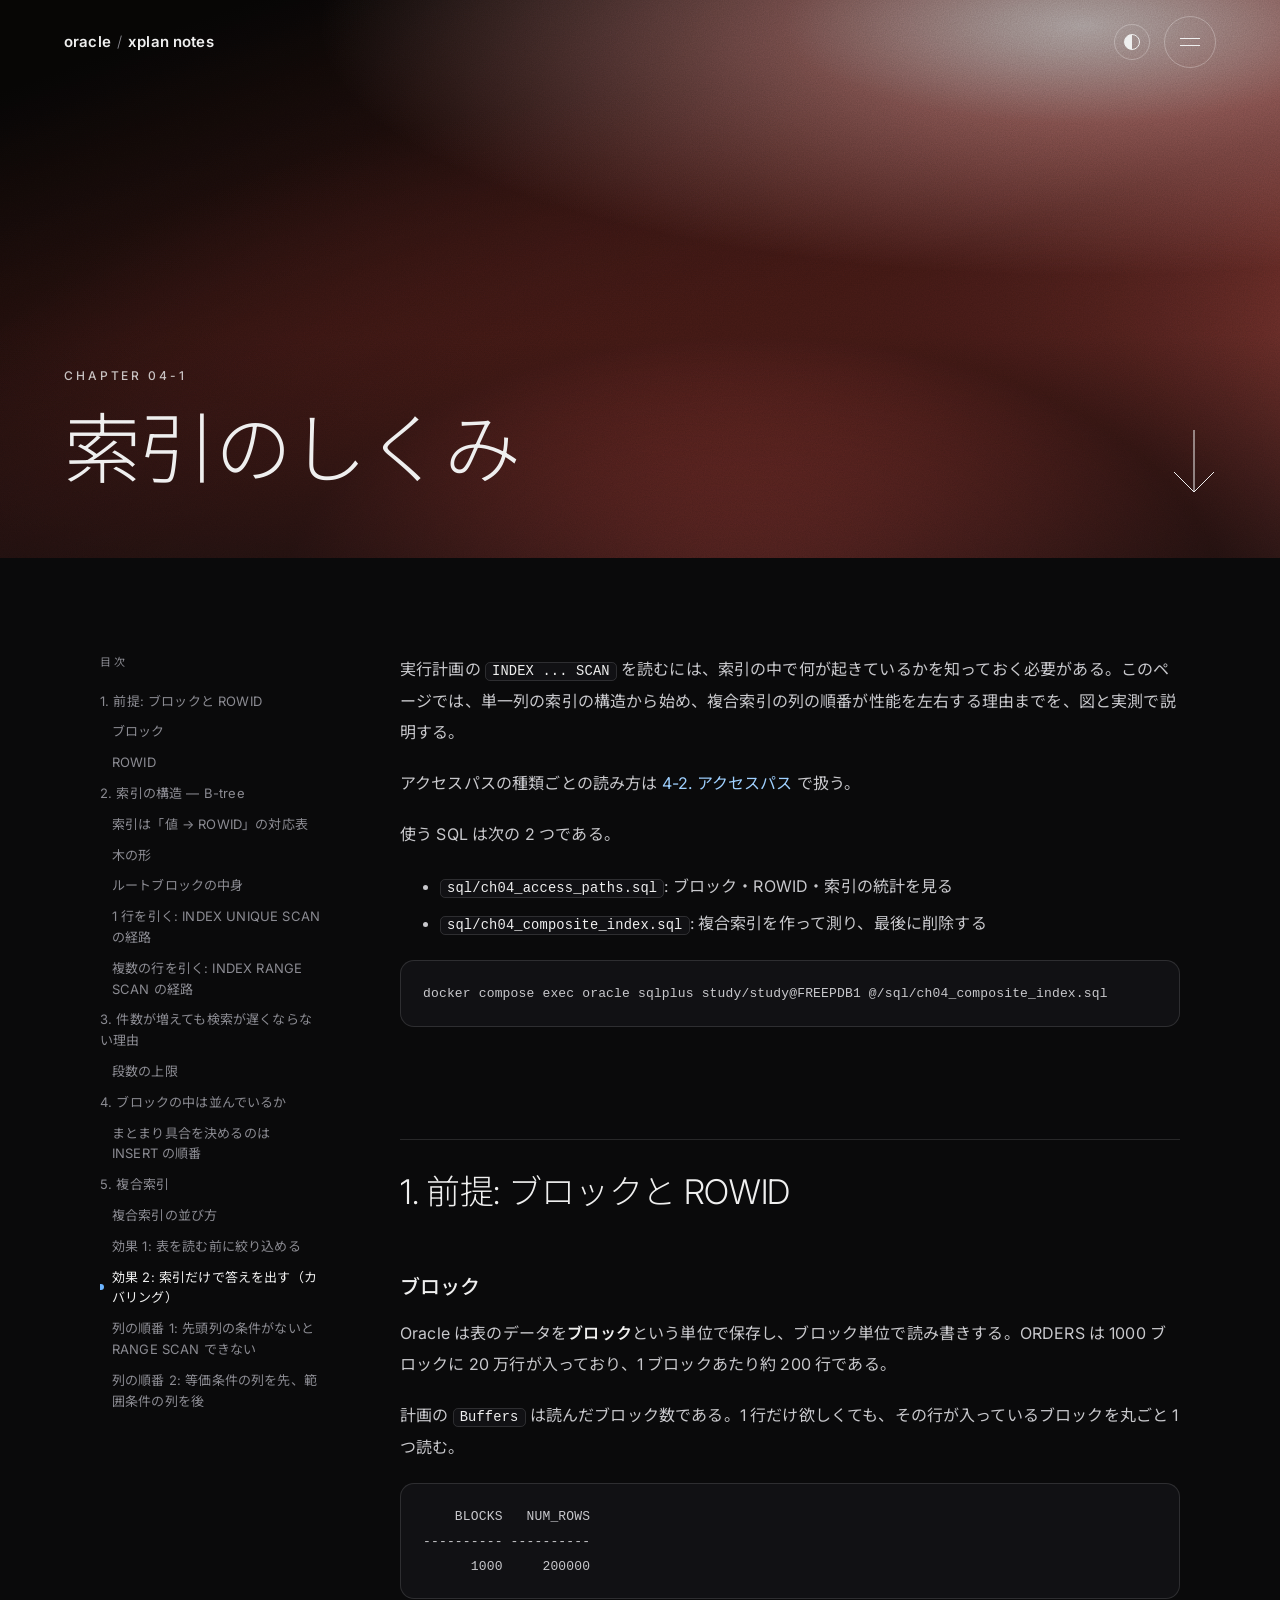
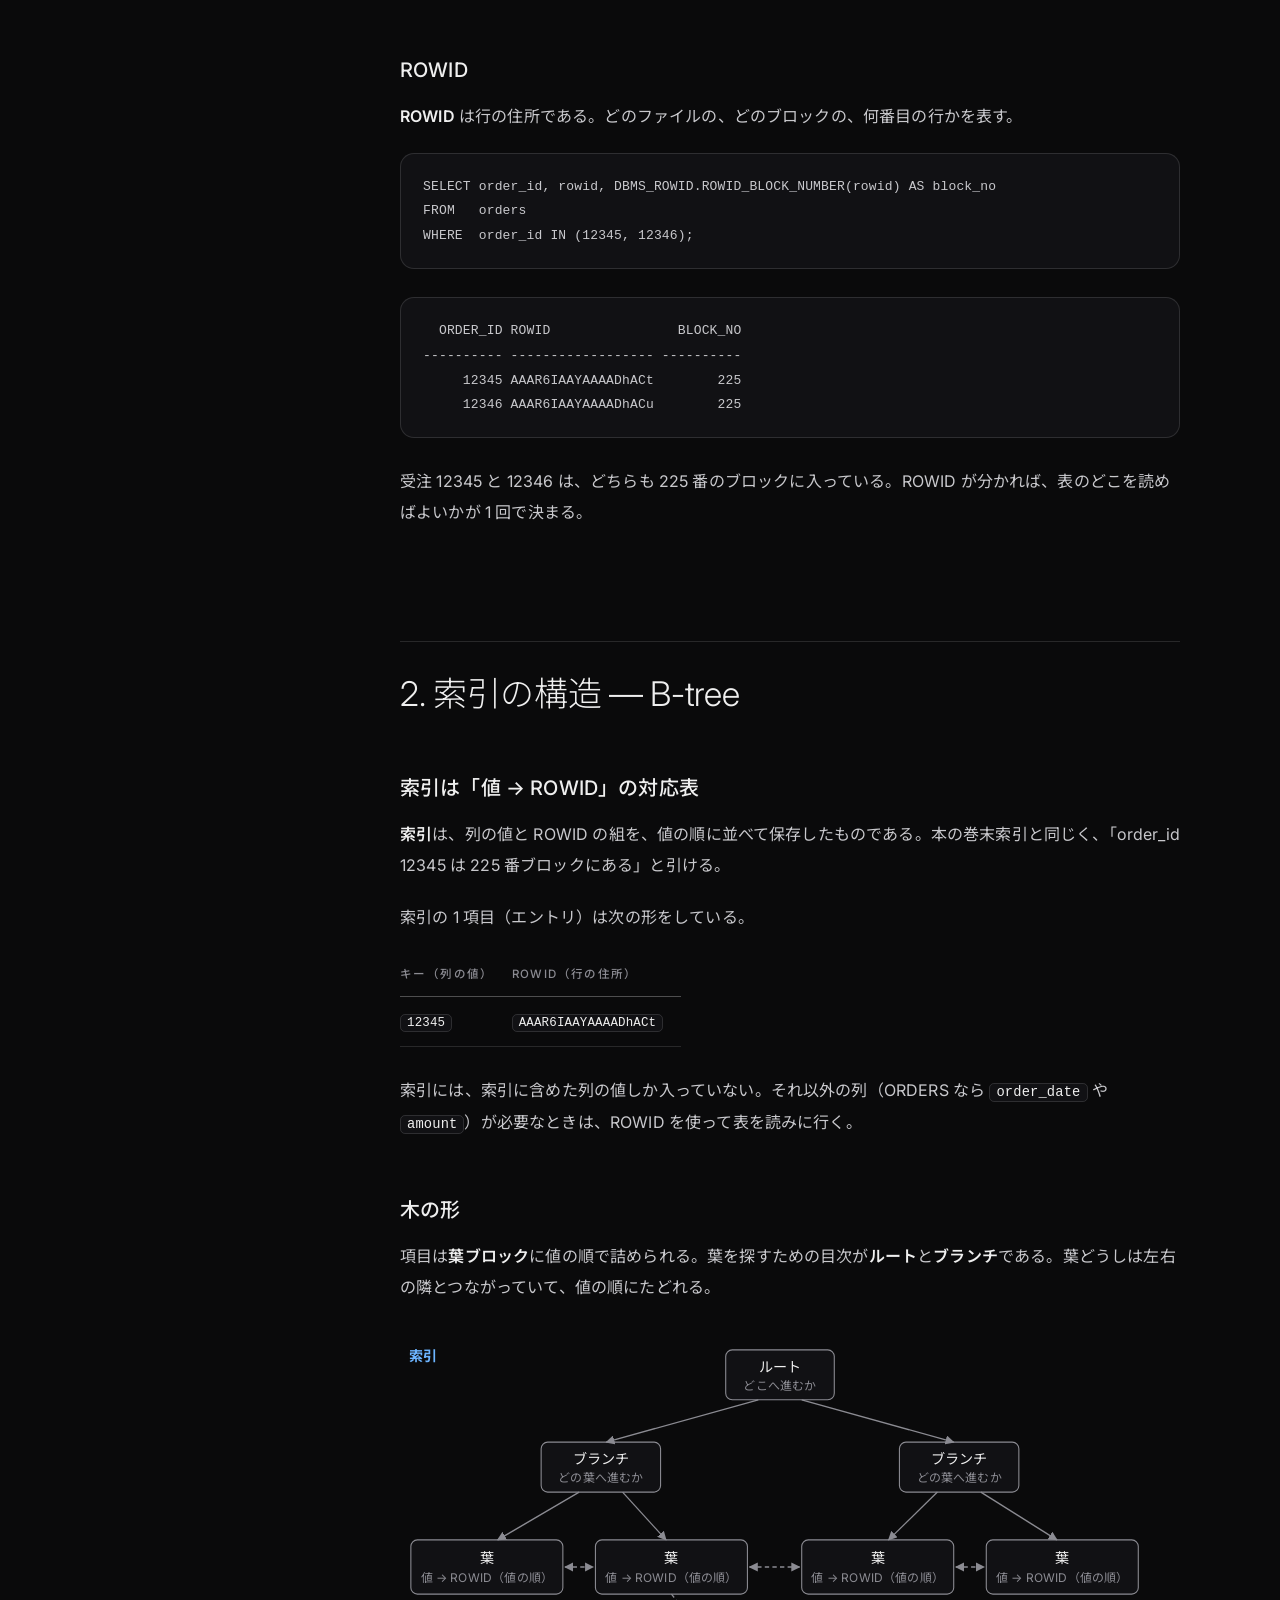
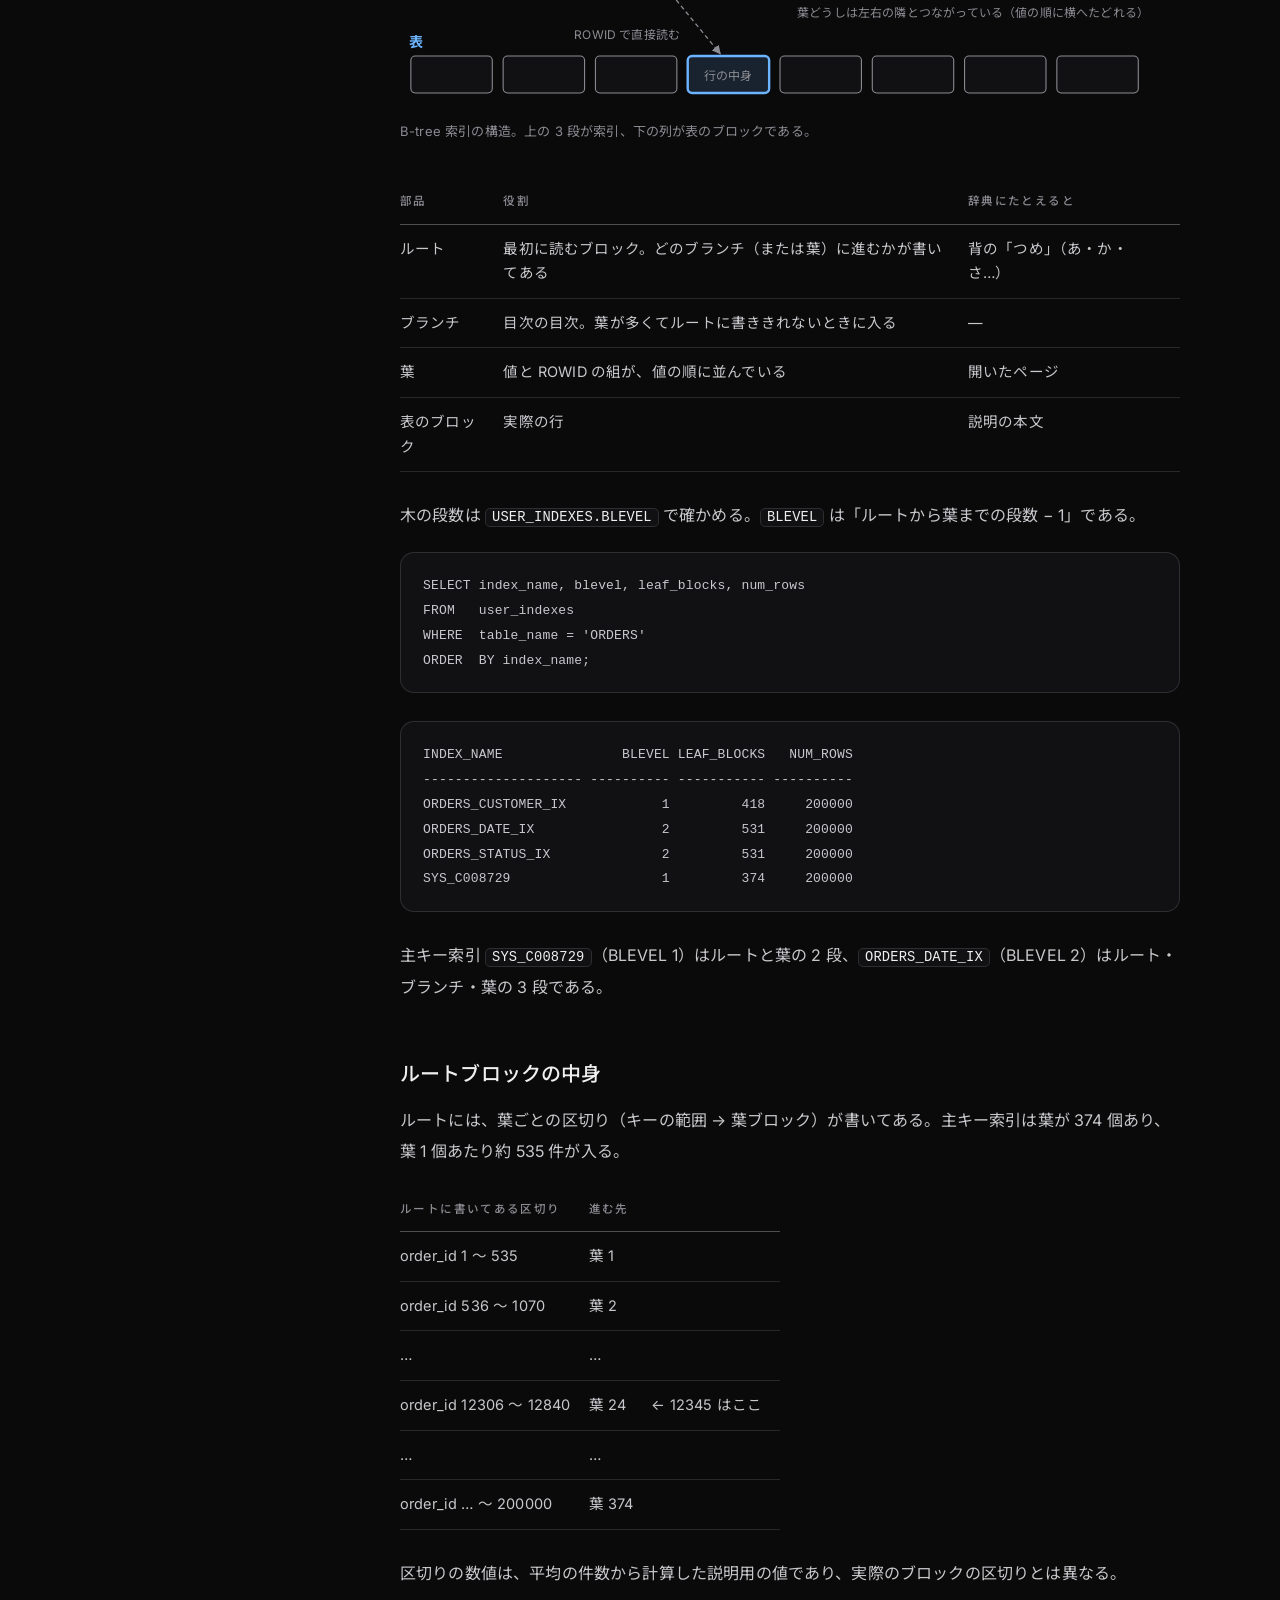
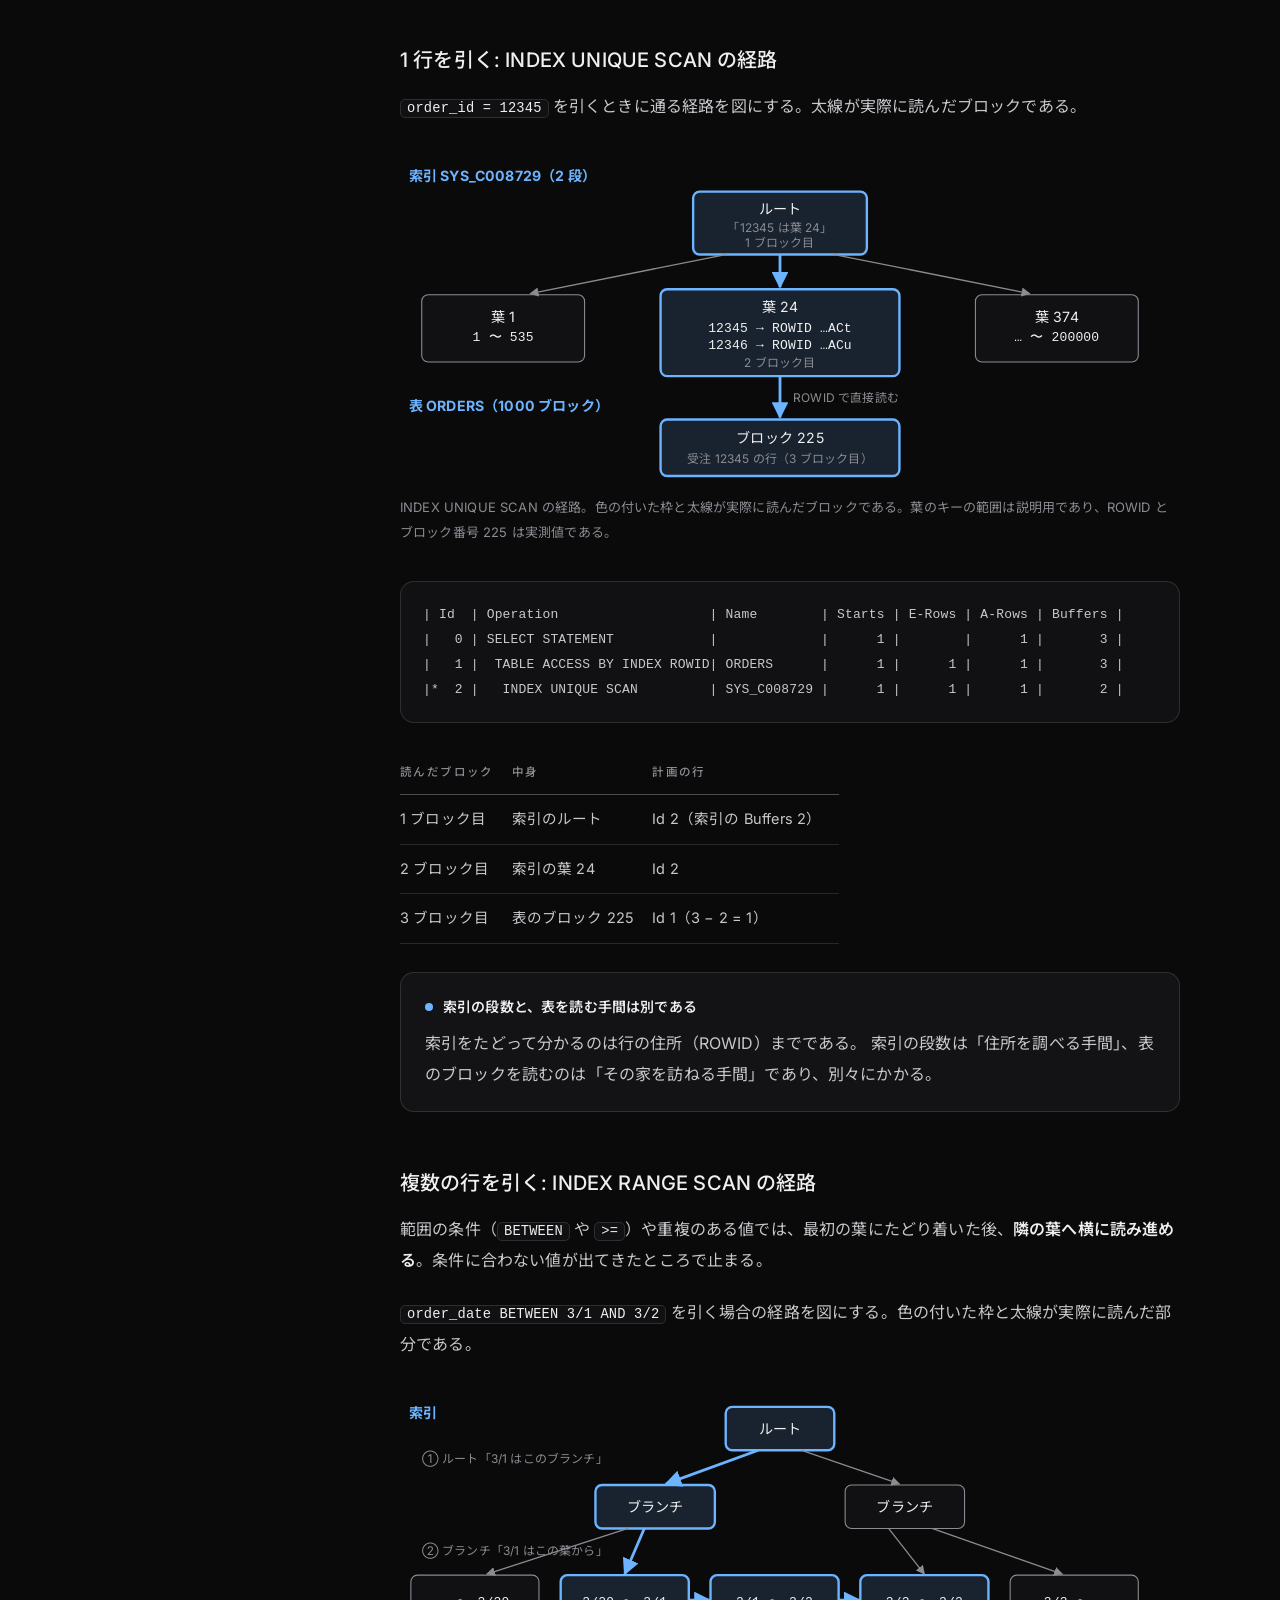
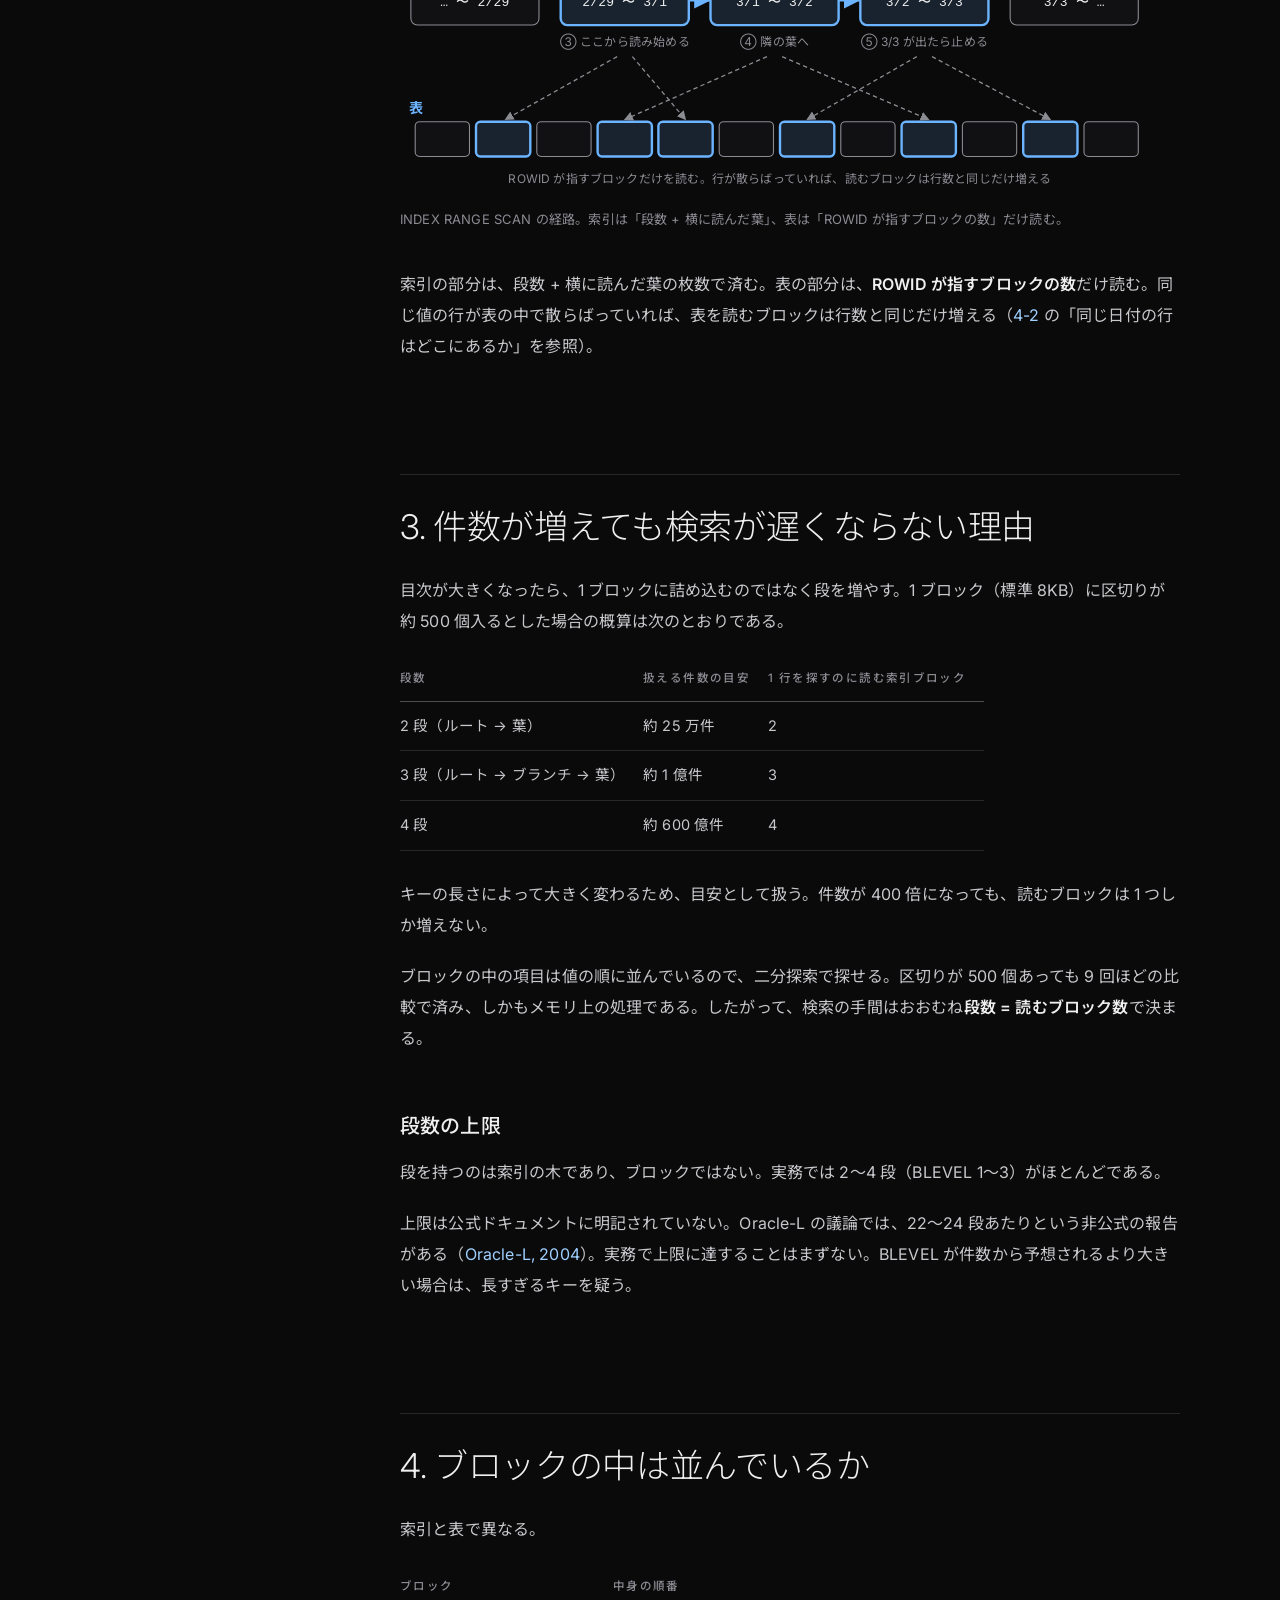
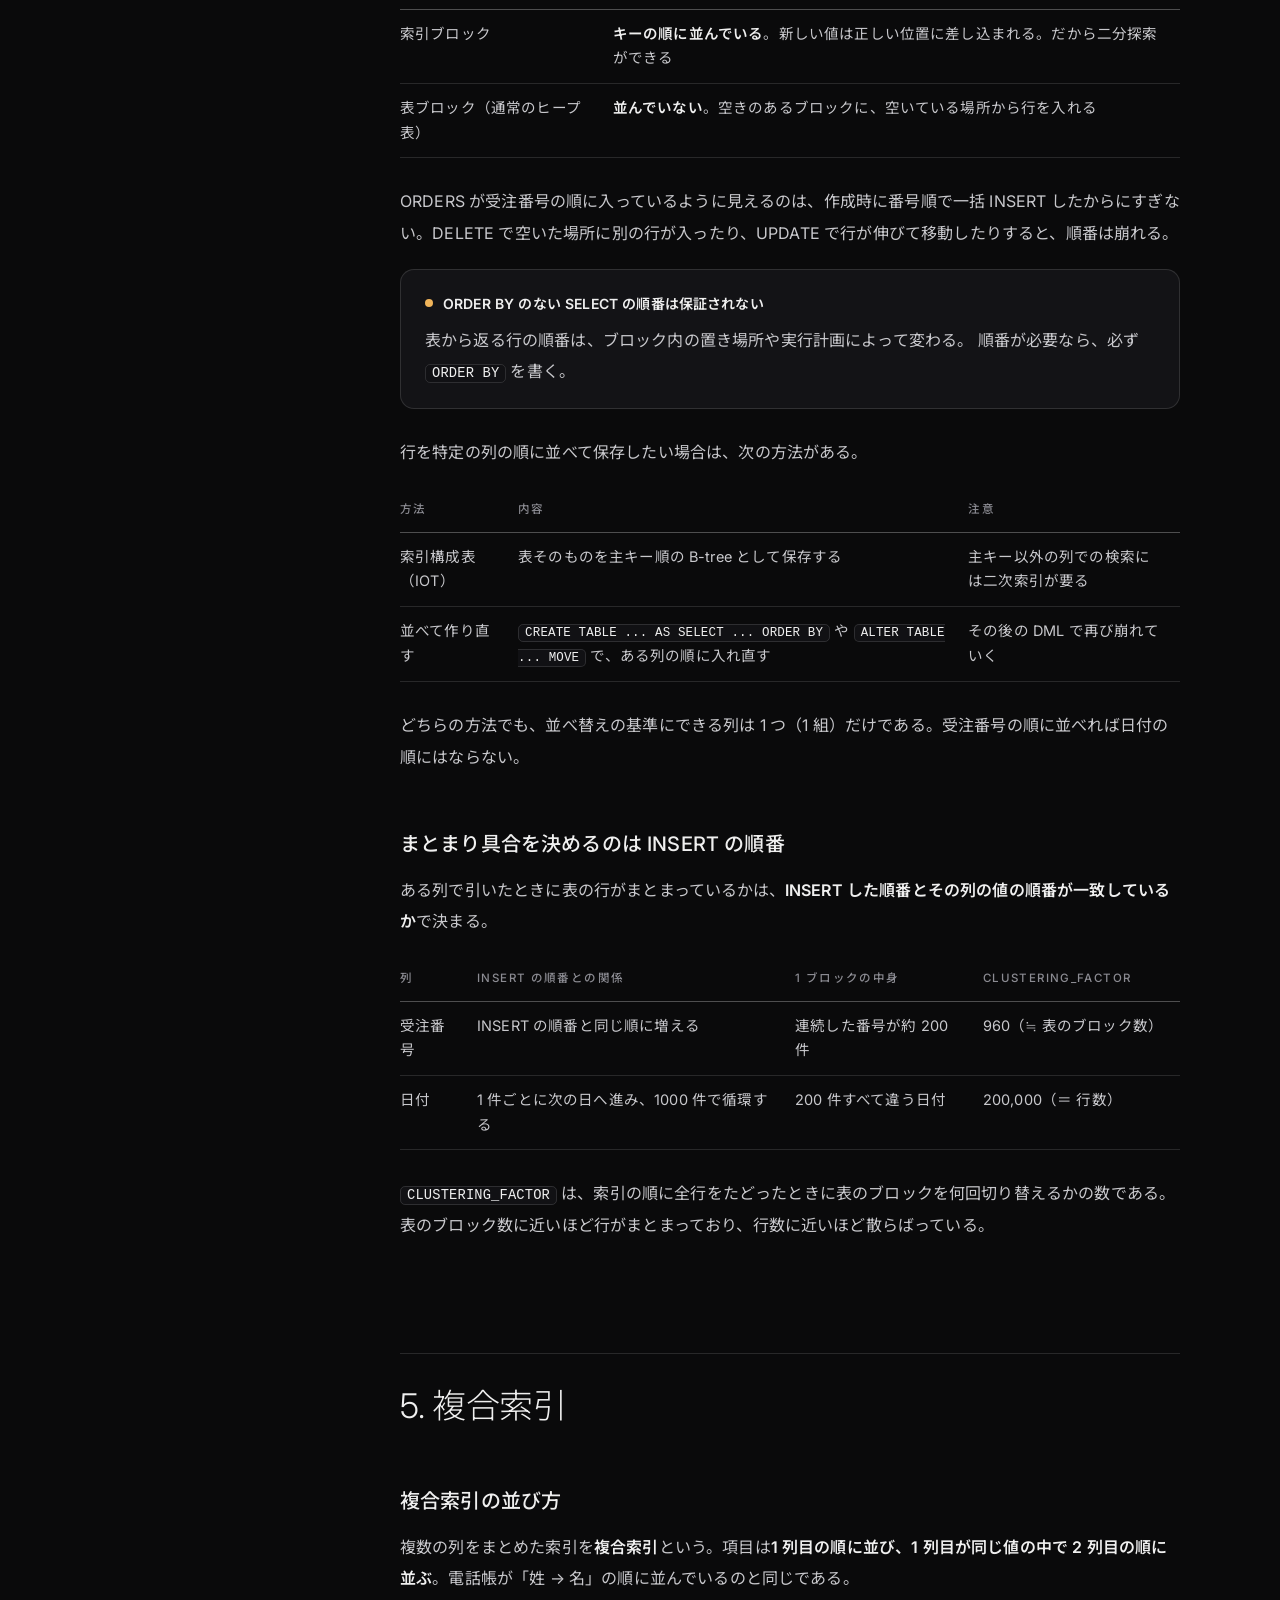
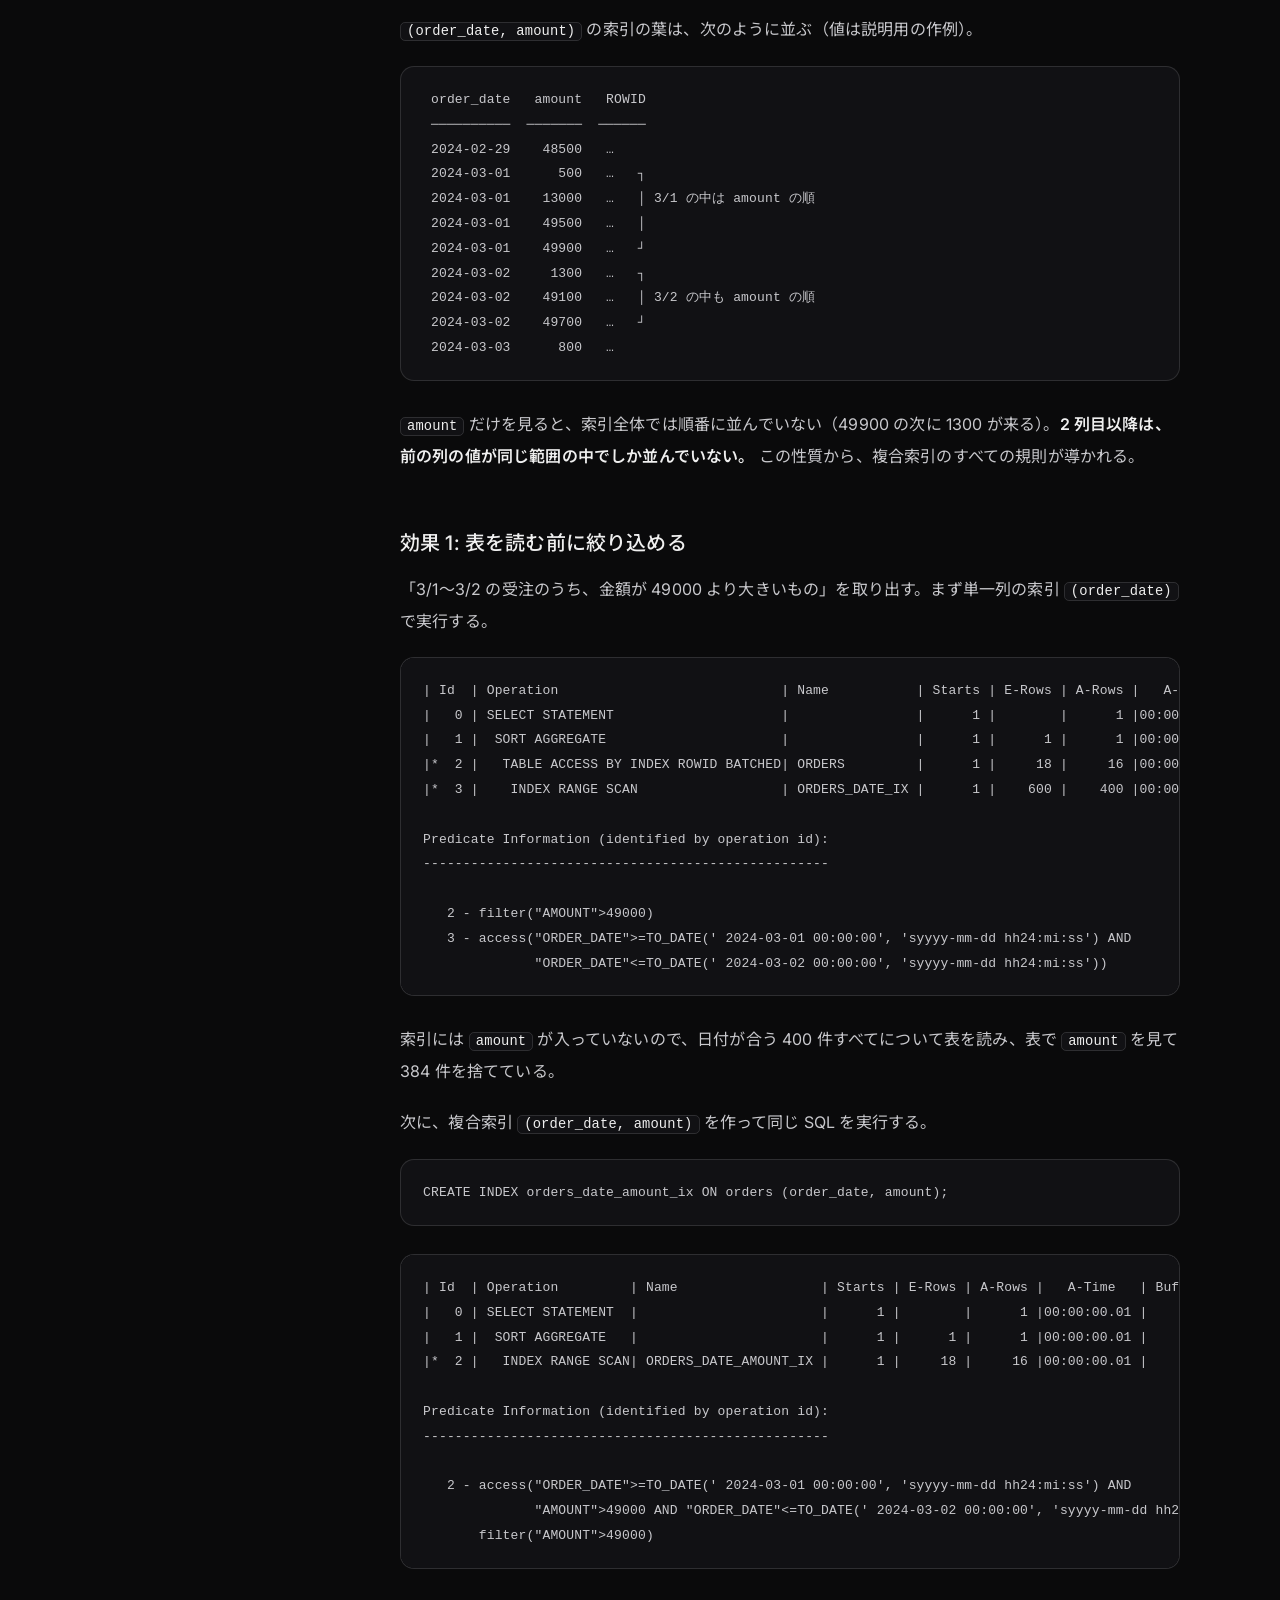
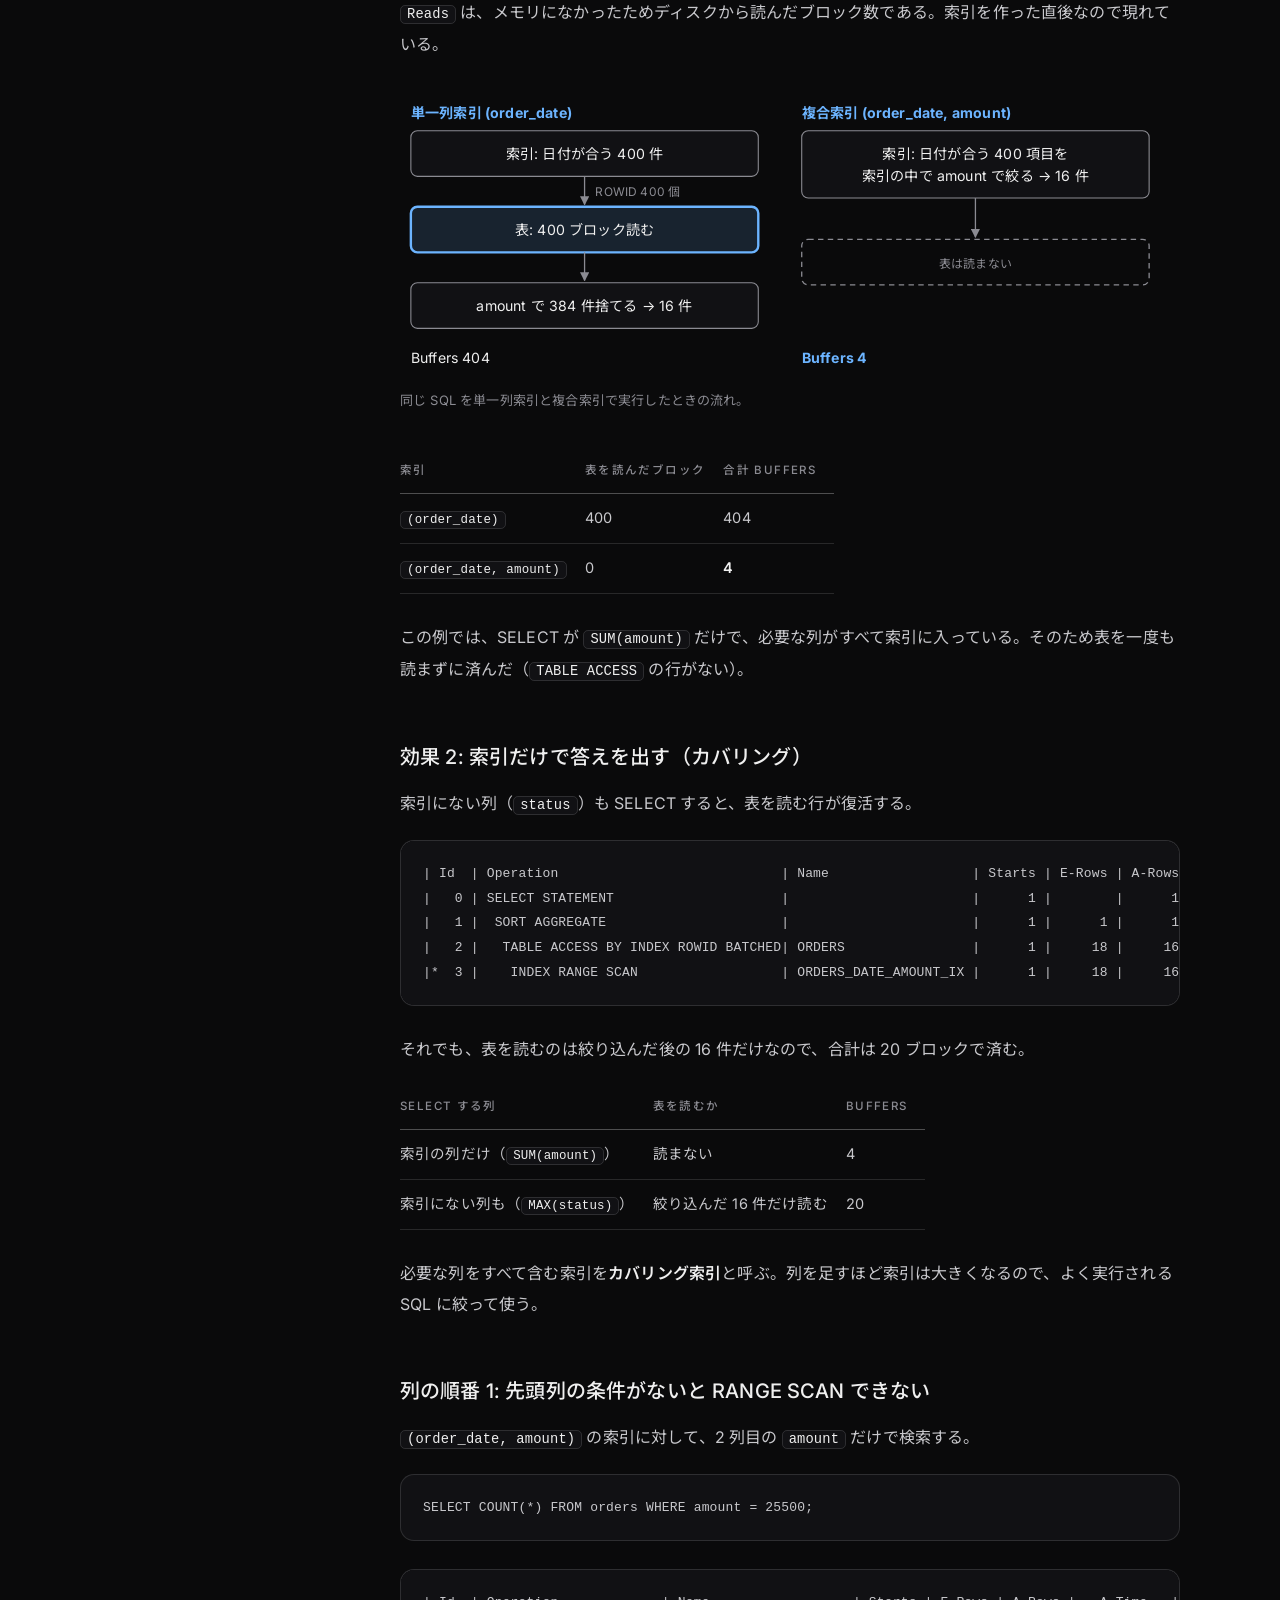
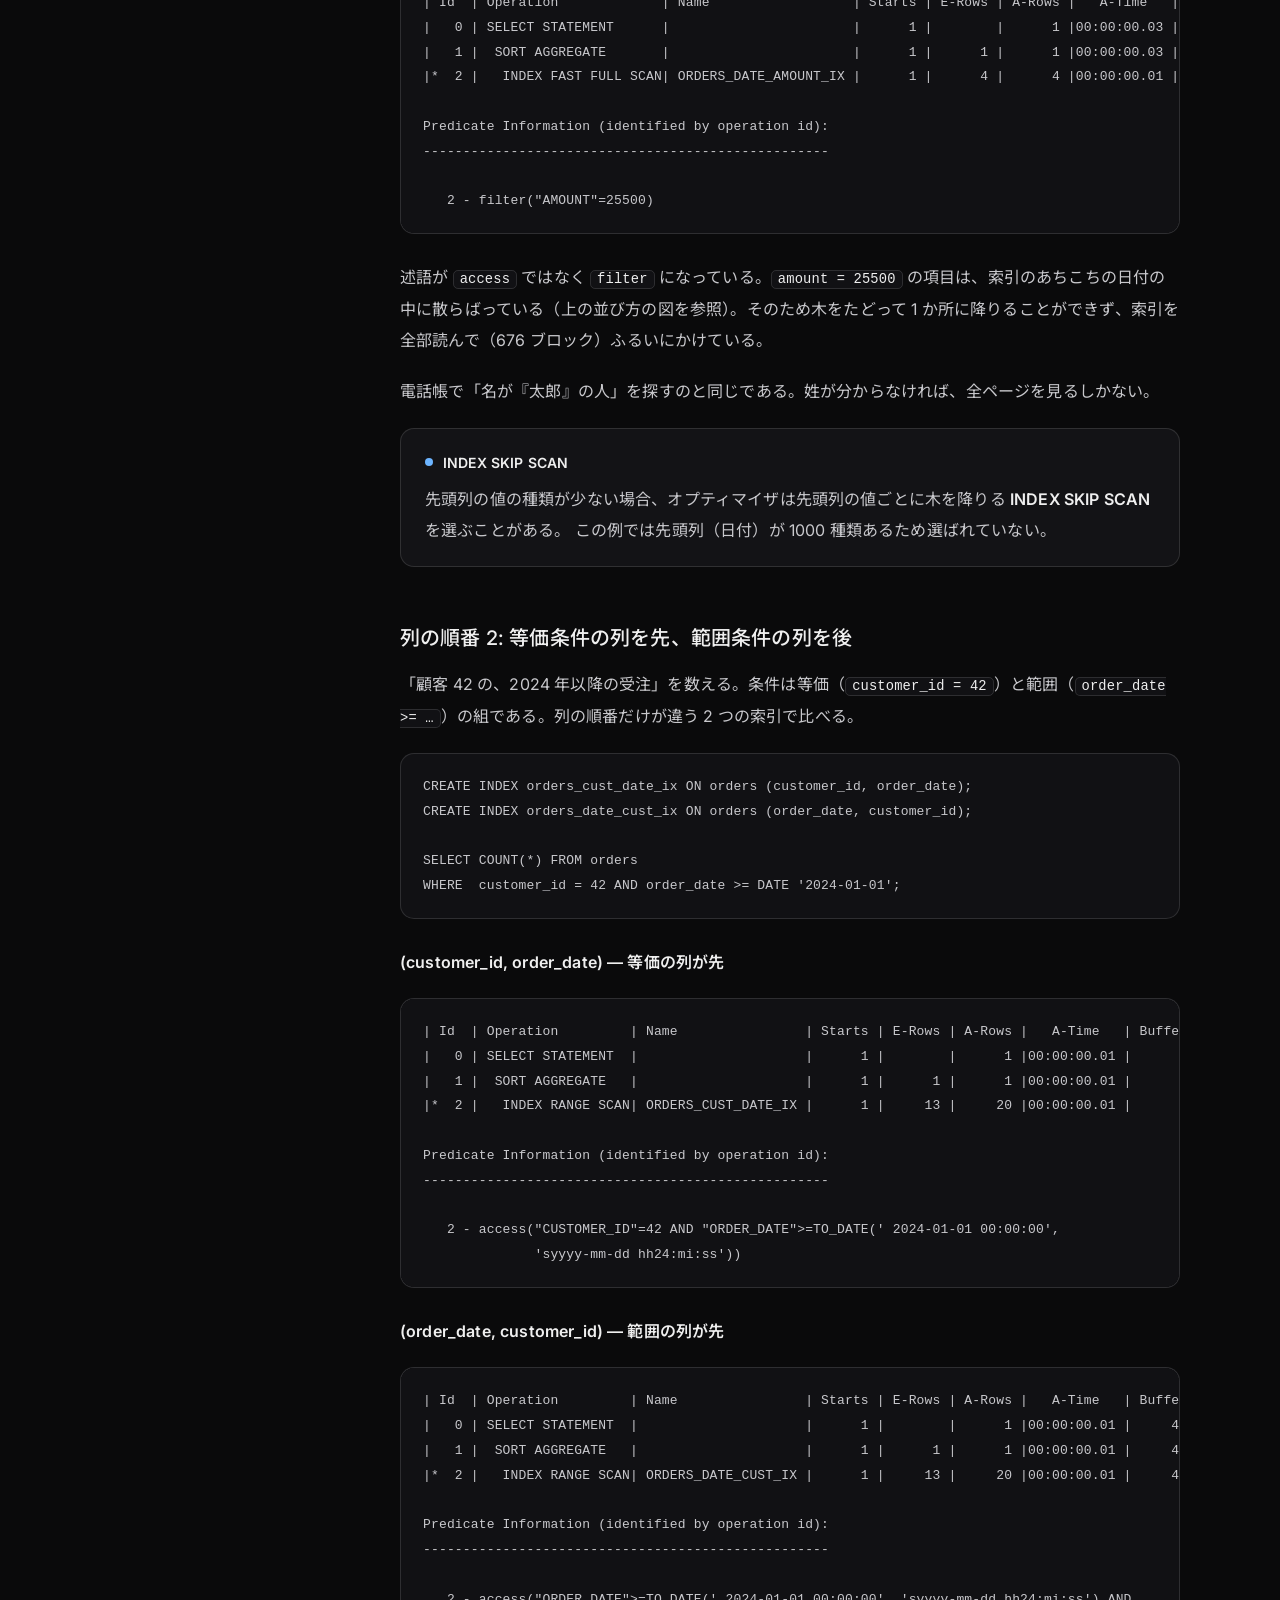
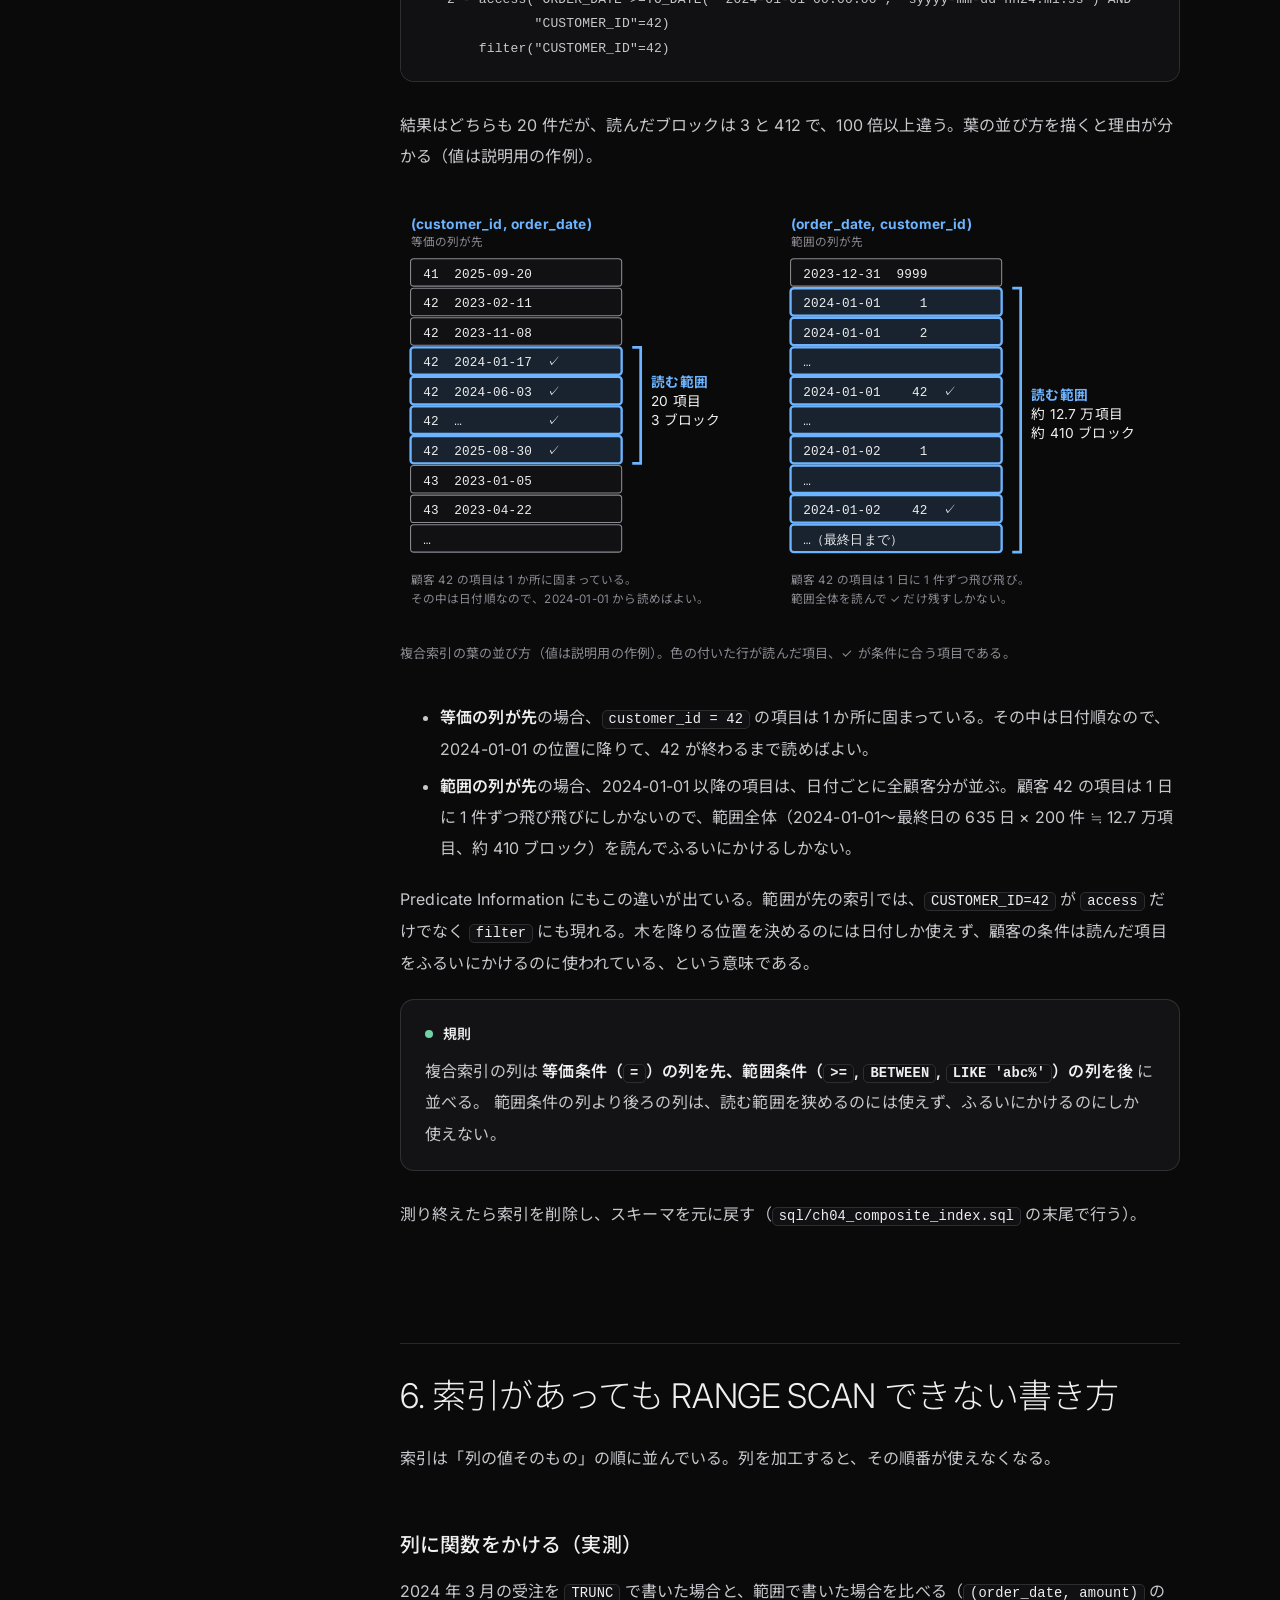
==== docs/chapters/04-index.html @ 9c8fb898 "Oracle 実行計画の学習ノートを追加する - 学習用の Oracle 26ai Free を Docker で起動する compose.yaml と、題材のスキーマ・各章の SQL を追加する -" ====
<!doctype html>
<html lang="ja">
<head>
<meta charset="utf-8">
<meta name="viewport" content="width=device-width, initial-scale=1">
<title>04-1 索引のしくみ — Oracle 実行計画の読み方</title>
<meta name="description" content="実行計画の INDEX ... SCAN を読むには、索引の中で何が起きているかを知っておく必要がある。このページでは、単一列の索引の構造から始め、複合索引の列の順番が性能を左右する理由までを、図と実測で説明する。">
<link rel="preconnect" href="https://fonts.googleapis.com">
<link rel="preconnect" href="https://fonts.gstatic.com" crossorigin>
<link rel="stylesheet" href="https://fonts.googleapis.com/css2?family=Inter:wght@200;300;400;500;600&amp;family=Noto+Sans+JP:wght@300;400;500;700&amp;display=swap">
<link rel="stylesheet" href="../assets/site.css">
<script src="../assets/theme.js"></script>
</head>
<body data-root="../" data-page="chapters/04-index.html">
<header class="site-header">
  <a class="brand" href="../index.html">oracle<span>/</span>xplan notes</a>
  <div class="header-actions">
    <button class="theme-toggle" type="button" aria-label="配色を切り替える"></button>
    <button class="menu-toggle" type="button" aria-label="章の一覧を開く" aria-expanded="false" aria-controls="menu"><span></span><span></span></button>
  </div>
</header>
<div class="menu-overlay" id="menu"><nav class="menu-list" aria-label="章の一覧"></nav></div>

<section class="hero">
  <div class="hero-bg" aria-hidden="true"></div>
  <div class="hero-inner">
    <p class="eyebrow">Chapter 04-1</p>
    <h1>索引のしくみ</h1>
  </div>
  <svg class="hero-arrow" viewBox="0 0 44 64" aria-hidden="true"><path d="M22 0v62M2 42l20 20 20-20"/></svg>
</section>

<div class="page-body">
  <aside class="page-toc" aria-label="このページの目次"><p class="toc-title">目次</p><ul><li><a href="#1-rowid">1. 前提: ブロックと ROWID</a><ul><li><a href="#_1">ブロック</a></li><li><a href="#rowid">ROWID</a></li></ul></li><li><a href="#2-b-tree">2. 索引の構造 — B-tree</a><ul><li><a href="#rowid_1">索引は「値 → ROWID」の対応表</a></li><li><a href="#_2">木の形</a></li><li><a href="#_3">ルートブロックの中身</a></li><li><a href="#1-index-unique-scan">1 行を引く: INDEX UNIQUE SCAN の経路</a></li><li><a href="#index-range-scan">複数の行を引く: INDEX RANGE SCAN の経路</a></li></ul></li><li><a href="#3">3. 件数が増えても検索が遅くならない理由</a><ul><li><a href="#_4">段数の上限</a></li></ul></li><li><a href="#4">4. ブロックの中は並んでいるか</a><ul><li><a href="#insert">まとまり具合を決めるのは INSERT の順番</a></li></ul></li><li><a href="#5">5. 複合索引</a><ul><li><a href="#_5">複合索引の並び方</a></li><li><a href="#1">効果 1: 表を読む前に絞り込める</a></li><li><a href="#2">効果 2: 索引だけで答えを出す（カバリング）</a></li><li><a href="#1-range-scan">列の順番 1: 先頭列の条件がないと RANGE SCAN できない</a></li><li><a href="#2_1">列の順番 2: 等価条件の列を先、範囲条件の列を後</a></li></ul></li><li><a href="#6-range-scan">6. 索引があっても RANGE SCAN できない書き方</a><ul><li><a href="#_6">列に関数をかける（実測）</a></li><li><a href="#_7">そのほかの典型例（この環境では測っていない）</a></li></ul></li><li><a href="#7">7. 索引の代償</a></li><li><a href="#_8">まとめ</a></li></ul></aside>
  <main class="content">
<article>
<p>実行計画の <code>INDEX ... SCAN</code> を読むには、索引の中で何が起きているかを知っておく必要がある。このページでは、単一列の索引の構造から始め、複合索引の列の順番が性能を左右する理由までを、図と実測で説明する。</p>
<p>アクセスパスの種類ごとの読み方は <a href="04-access-paths.html">4-2. アクセスパス</a> で扱う。</p>
<p>使う SQL は次の 2 つである。</p>
<ul>
<li><code>sql/ch04_access_paths.sql</code>: ブロック・ROWID・索引の統計を見る</li>
<li><code>sql/ch04_composite_index.sql</code>: 複合索引を作って測り、最後に削除する</li>
</ul>
<pre><code class="language-sh">docker compose exec oracle sqlplus study/study@FREEPDB1 @/sql/ch04_composite_index.sql
</code></pre>
<h2 id="1-rowid">1. 前提: ブロックと ROWID</h2>
<h3 id="_1">ブロック</h3>
<p>Oracle は表のデータを<strong>ブロック</strong>という単位で保存し、ブロック単位で読み書きする。ORDERS は 1000 ブロックに 20 万行が入っており、1 ブロックあたり約 200 行である。</p>
<p>計画の <code>Buffers</code> は読んだブロック数である。1 行だけ欲しくても、その行が入っているブロックを丸ごと 1 つ読む。</p>
<pre><code class="language-text">    BLOCKS   NUM_ROWS
---------- ----------
      1000     200000
</code></pre>
<h3 id="rowid">ROWID</h3>
<p><strong>ROWID</strong> は行の住所である。どのファイルの、どのブロックの、何番目の行かを表す。</p>
<pre><code class="language-sql">SELECT order_id, rowid, DBMS_ROWID.ROWID_BLOCK_NUMBER(rowid) AS block_no
FROM   orders
WHERE  order_id IN (12345, 12346);
</code></pre>
<pre><code class="language-text">  ORDER_ID ROWID                BLOCK_NO
---------- ------------------ ----------
     12345 AAAR6IAAYAAAADhACt        225
     12346 AAAR6IAAYAAAADhACu        225
</code></pre>
<p>受注 12345 と 12346 は、どちらも 225 番のブロックに入っている。ROWID が分かれば、表のどこを読めばよいかが 1 回で決まる。</p>
<h2 id="2-b-tree">2. 索引の構造 — B-tree</h2>
<h3 id="rowid_1">索引は「値 → ROWID」の対応表</h3>
<p><strong>索引</strong>は、列の値と ROWID の組を、値の順に並べて保存したものである。本の巻末索引と同じく、「order_id 12345 は 225 番ブロックにある」と引ける。</p>
<p>索引の 1 項目（エントリ）は次の形をしている。</p>
<table>
<thead>
<tr>
<th>キー（列の値）</th>
<th>ROWID（行の住所）</th>
</tr>
</thead>
<tbody>
<tr>
<td><code>12345</code></td>
<td><code>AAAR6IAAYAAAADhACt</code></td>
</tr>
</tbody>
</table>
<p>索引には、索引に含めた列の値しか入っていない。それ以外の列（ORDERS なら <code>order_date</code> や <code>amount</code>）が必要なときは、ROWID を使って表を読みに行く。</p>
<h3 id="_2">木の形</h3>
<p>項目は<strong>葉ブロック</strong>に値の順で詰められる。葉を探すための目次が<strong>ルート</strong>と<strong>ブランチ</strong>である。葉どうしは左右の隣とつながっていて、値の順にたどれる。</p>
<figure class="xp-figure">
<svg viewBox="0 0 700 340" role="img" aria-label="B-tree 索引の構造。ルートから 2 つのブランチ、4 つの葉へ枝分かれし、葉どうしは左右につながる。葉の ROWID から表のブロックを読む">
<defs>
<marker id="t-arr" viewBox="0 0 10 10" refX="9" refY="5" markerWidth="7" markerHeight="7" orient="auto-start-reverse"><path d="M0,0 L10,5 L0,10 z" class="xp-arrow"/></marker>
</defs>
<text x="8" y="20" class="xp-accent">索引</text>
<rect x="300" y="10" width="100" height="46" rx="6" class="xp-box"/>
<text x="350" y="30" text-anchor="middle" class="xp-text">ルート</text>
<text x="350" y="47" text-anchor="middle" class="xp-small">どこへ進むか</text>
<rect x="130" y="95" width="110" height="46" rx="6" class="xp-box"/>
<text x="185" y="115" text-anchor="middle" class="xp-text">ブランチ</text>
<text x="185" y="132" text-anchor="middle" class="xp-small">どの葉へ進むか</text>
<rect x="460" y="95" width="110" height="46" rx="6" class="xp-box"/>
<text x="515" y="115" text-anchor="middle" class="xp-text">ブランチ</text>
<text x="515" y="132" text-anchor="middle" class="xp-small">どの葉へ進むか</text>
<line x1="330" y1="56" x2="190" y2="95" class="xp-line" marker-end="url(#t-arr)"/>
<line x1="370" y1="56" x2="510" y2="95" class="xp-line" marker-end="url(#t-arr)"/>
<rect x="10" y="185" width="140" height="50" rx="6" class="xp-box"/>
<rect x="180" y="185" width="140" height="50" rx="6" class="xp-box"/>
<rect x="370" y="185" width="140" height="50" rx="6" class="xp-box"/>
<rect x="540" y="185" width="140" height="50" rx="6" class="xp-box"/>
<text x="80" y="206" text-anchor="middle" class="xp-text">葉</text>
<text x="80" y="224" text-anchor="middle" class="xp-small">値 → ROWID（値の順）</text>
<text x="250" y="206" text-anchor="middle" class="xp-text">葉</text>
<text x="250" y="224" text-anchor="middle" class="xp-small">値 → ROWID（値の順）</text>
<text x="440" y="206" text-anchor="middle" class="xp-text">葉</text>
<text x="440" y="224" text-anchor="middle" class="xp-small">値 → ROWID（値の順）</text>
<text x="610" y="206" text-anchor="middle" class="xp-text">葉</text>
<text x="610" y="224" text-anchor="middle" class="xp-small">値 → ROWID（値の順）</text>
<line x1="165" y1="141" x2="90" y2="185" class="xp-line" marker-end="url(#t-arr)"/>
<line x1="205" y1="141" x2="245" y2="185" class="xp-line" marker-end="url(#t-arr)"/>
<line x1="495" y1="141" x2="450" y2="185" class="xp-line" marker-end="url(#t-arr)"/>
<line x1="535" y1="141" x2="605" y2="185" class="xp-line" marker-end="url(#t-arr)"/>
<line x1="152" y1="210" x2="178" y2="210" class="xp-dash" marker-start="url(#t-arr)" marker-end="url(#t-arr)"/>
<line x1="322" y1="210" x2="368" y2="210" class="xp-dash" marker-start="url(#t-arr)" marker-end="url(#t-arr)"/>
<line x1="512" y1="210" x2="538" y2="210" class="xp-dash" marker-start="url(#t-arr)" marker-end="url(#t-arr)"/>
<text x="690" y="256" text-anchor="end" class="xp-small">葉どうしは左右の隣とつながっている（値の順に横へたどれる）</text>
<text x="8" y="284" class="xp-accent">表</text>
<rect x="10" y="292" width="75" height="34" rx="4" class="xp-box"/>
<rect x="95" y="292" width="75" height="34" rx="4" class="xp-box"/>
<rect x="180" y="292" width="75" height="34" rx="4" class="xp-box"/>
<rect x="265" y="292" width="75" height="34" rx="4" class="xp-hot"/>
<rect x="350" y="292" width="75" height="34" rx="4" class="xp-box"/>
<rect x="435" y="292" width="75" height="34" rx="4" class="xp-box"/>
<rect x="520" y="292" width="75" height="34" rx="4" class="xp-box"/>
<rect x="605" y="292" width="75" height="34" rx="4" class="xp-box"/>
<text x="302" y="314" text-anchor="middle" class="xp-small">行の中身</text>
<line x1="250" y1="235" x2="295" y2="290" class="xp-dash" marker-end="url(#t-arr)"/>
<text x="258" y="276" text-anchor="end" class="xp-small">ROWID で直接読む</text>
</svg>
<figcaption>B-tree 索引の構造。上の 3 段が索引、下の列が表のブロックである。</figcaption>
</figure>

<table>
<thead>
<tr>
<th>部品</th>
<th>役割</th>
<th>辞典にたとえると</th>
</tr>
</thead>
<tbody>
<tr>
<td>ルート</td>
<td>最初に読むブロック。どのブランチ（または葉）に進むかが書いてある</td>
<td>背の「つめ」（あ・か・さ…）</td>
</tr>
<tr>
<td>ブランチ</td>
<td>目次の目次。葉が多くてルートに書ききれないときに入る</td>
<td>—</td>
</tr>
<tr>
<td>葉</td>
<td>値と ROWID の組が、値の順に並んでいる</td>
<td>開いたページ</td>
</tr>
<tr>
<td>表のブロック</td>
<td>実際の行</td>
<td>説明の本文</td>
</tr>
</tbody>
</table>
<p>木の段数は <code>USER_INDEXES.BLEVEL</code> で確かめる。<code>BLEVEL</code> は「ルートから葉までの段数 − 1」である。</p>
<pre><code class="language-sql">SELECT index_name, blevel, leaf_blocks, num_rows
FROM   user_indexes
WHERE  table_name = 'ORDERS'
ORDER  BY index_name;
</code></pre>
<pre><code class="language-text">INDEX_NAME               BLEVEL LEAF_BLOCKS   NUM_ROWS
-------------------- ---------- ----------- ----------
ORDERS_CUSTOMER_IX            1         418     200000
ORDERS_DATE_IX                2         531     200000
ORDERS_STATUS_IX              2         531     200000
SYS_C008729                   1         374     200000
</code></pre>
<p>主キー索引 <code>SYS_C008729</code>（BLEVEL 1）はルートと葉の 2 段、<code>ORDERS_DATE_IX</code>（BLEVEL 2）はルート・ブランチ・葉の 3 段である。</p>
<h3 id="_3">ルートブロックの中身</h3>
<p>ルートには、葉ごとの区切り（キーの範囲 → 葉ブロック）が書いてある。主キー索引は葉が 374 個あり、葉 1 個あたり約 535 件が入る。</p>
<table>
<thead>
<tr>
<th>ルートに書いてある区切り</th>
<th>進む先</th>
<th></th>
</tr>
</thead>
<tbody>
<tr>
<td>order_id 1 〜 535</td>
<td>葉 1</td>
<td></td>
</tr>
<tr>
<td>order_id 536 〜 1070</td>
<td>葉 2</td>
<td></td>
</tr>
<tr>
<td>…</td>
<td>…</td>
<td></td>
</tr>
<tr>
<td>order_id 12306 〜 12840</td>
<td>葉 24</td>
<td>← 12345 はここ</td>
</tr>
<tr>
<td>…</td>
<td>…</td>
<td></td>
</tr>
<tr>
<td>order_id … 〜 200000</td>
<td>葉 374</td>
<td></td>
</tr>
</tbody>
</table>
<p>区切りの数値は、平均の件数から計算した説明用の値であり、実際のブロックの区切りとは異なる。</p>
<h3 id="1-index-unique-scan">1 行を引く: INDEX UNIQUE SCAN の経路</h3>
<p><code>order_id = 12345</code> を引くときに通る経路を図にする。太線が実際に読んだブロックである。</p>
<figure class="xp-figure">
<svg viewBox="0 0 700 300" role="img" aria-label="INDEX UNIQUE SCAN の経路。ルートで葉 24 と分かり、葉 24 で ROWID が分かり、表のブロック 225 を読む。合計 3 ブロック">
<defs>
<marker id="u-arr" viewBox="0 0 10 10" refX="9" refY="5" markerWidth="7" markerHeight="7" orient="auto"><path d="M0,0 L10,5 L0,10 z" class="xp-arrow"/></marker>
<marker id="u-hot" viewBox="0 0 10 10" refX="9" refY="5" markerWidth="6" markerHeight="6" orient="auto"><path d="M0,0 L10,5 L0,10 z" class="xp-arrow-hot"/></marker>
</defs>
<text x="8" y="20" class="xp-accent">索引 SYS_C008729（2 段）</text>
<rect x="270" y="30" width="160" height="58" rx="6" class="xp-hot"/>
<text x="350" y="51" text-anchor="middle" class="xp-text">ルート</text>
<text x="350" y="67" text-anchor="middle" class="xp-small">「12345 は葉 24」</text>
<text x="350" y="81" text-anchor="middle" class="xp-small">1 ブロック目</text>
<rect x="20" y="125" width="150" height="62" rx="6" class="xp-box"/>
<text x="95" y="150" text-anchor="middle" class="xp-text">葉 1</text>
<text x="95" y="168" text-anchor="middle" class="xp-mono">1 〜 535</text>
<rect x="240" y="120" width="220" height="80" rx="6" class="xp-hot"/>
<text x="350" y="141" text-anchor="middle" class="xp-text">葉 24</text>
<text x="350" y="159" text-anchor="middle" class="xp-mono">12345 → ROWID …ACt</text>
<text x="350" y="175" text-anchor="middle" class="xp-mono">12346 → ROWID …ACu</text>
<text x="350" y="192" text-anchor="middle" class="xp-small">2 ブロック目</text>
<rect x="530" y="125" width="150" height="62" rx="6" class="xp-box"/>
<text x="605" y="150" text-anchor="middle" class="xp-text">葉 374</text>
<text x="605" y="168" text-anchor="middle" class="xp-mono">… 〜 200000</text>
<line x1="300" y1="88" x2="120" y2="124" class="xp-line" marker-end="url(#u-arr)"/>
<line x1="350" y1="88" x2="350" y2="118" class="xp-path" marker-end="url(#u-hot)"/>
<line x1="400" y1="88" x2="580" y2="124" class="xp-line" marker-end="url(#u-arr)"/>
<text x="8" y="232" class="xp-accent">表 ORDERS（1000 ブロック）</text>
<rect x="240" y="240" width="220" height="52" rx="6" class="xp-hot"/>
<text x="350" y="262" text-anchor="middle" class="xp-text">ブロック 225</text>
<text x="350" y="280" text-anchor="middle" class="xp-small">受注 12345 の行（3 ブロック目）</text>
<line x1="350" y1="200" x2="350" y2="238" class="xp-path" marker-end="url(#u-hot)"/>
<text x="362" y="224" class="xp-small">ROWID で直接読む</text>
</svg>
<figcaption>INDEX UNIQUE SCAN の経路。色の付いた枠と太線が実際に読んだブロックである。葉のキーの範囲は説明用であり、ROWID とブロック番号 225 は実測値である。</figcaption>
</figure>

<pre><code class="language-text">| Id  | Operation                   | Name        | Starts | E-Rows | A-Rows | Buffers |
|   0 | SELECT STATEMENT            |             |      1 |        |      1 |       3 |
|   1 |  TABLE ACCESS BY INDEX ROWID| ORDERS      |      1 |      1 |      1 |       3 |
|*  2 |   INDEX UNIQUE SCAN         | SYS_C008729 |      1 |      1 |      1 |       2 |
</code></pre>
<table>
<thead>
<tr>
<th>読んだブロック</th>
<th>中身</th>
<th>計画の行</th>
</tr>
</thead>
<tbody>
<tr>
<td>1 ブロック目</td>
<td>索引のルート</td>
<td>Id 2（索引の Buffers 2）</td>
</tr>
<tr>
<td>2 ブロック目</td>
<td>索引の葉 24</td>
<td>Id 2</td>
</tr>
<tr>
<td>3 ブロック目</td>
<td>表のブロック 225</td>
<td>Id 1（3 − 2 = 1）</td>
</tr>
</tbody>
</table>
<div class="admonition note">
<p class="admonition-title">索引の段数と、表を読む手間は別である</p>
<p>索引をたどって分かるのは行の住所（ROWID）までである。
索引の段数は「住所を調べる手間」、表のブロックを読むのは「その家を訪ねる手間」であり、別々にかかる。</p>
</div>
<h3 id="index-range-scan">複数の行を引く: INDEX RANGE SCAN の経路</h3>
<p>範囲の条件（<code>BETWEEN</code> や <code>&gt;=</code>）や重複のある値では、最初の葉にたどり着いた後、<strong>隣の葉へ横に読み進める</strong>。条件に合わない値が出てきたところで止まる。</p>
<p><code>order_date BETWEEN 3/1 AND 3/2</code> を引く場合の経路を図にする。色の付いた枠と太線が実際に読んだ部分である。</p>
<figure class="xp-figure">
<svg viewBox="0 0 700 370" role="img" aria-label="INDEX RANGE SCAN の経路。ルートとブランチを降りて 3/1 の葉に着き、隣の葉へ横に読み進め、3/3 が出たら止める。葉の ROWID が指す表のブロックを読む">
<defs>
<marker id="r-arr" viewBox="0 0 10 10" refX="9" refY="5" markerWidth="7" markerHeight="7" orient="auto-start-reverse"><path d="M0,0 L10,5 L0,10 z" class="xp-arrow"/></marker>
<marker id="r-hot" viewBox="0 0 10 10" refX="9" refY="5" markerWidth="6" markerHeight="6" orient="auto"><path d="M0,0 L10,5 L0,10 z" class="xp-arrow-hot"/></marker>
</defs>
<text x="8" y="20" class="xp-accent">索引</text>
<rect x="300" y="10" width="100" height="40" rx="6" class="xp-hot"/>
<text x="350" y="35" text-anchor="middle" class="xp-text">ルート</text>
<rect x="180" y="82" width="110" height="40" rx="6" class="xp-hot"/>
<text x="235" y="107" text-anchor="middle" class="xp-text">ブランチ</text>
<rect x="410" y="82" width="110" height="40" rx="6" class="xp-box"/>
<text x="465" y="107" text-anchor="middle" class="xp-text">ブランチ</text>
<line x1="330" y1="50" x2="245" y2="81" class="xp-path" marker-end="url(#r-hot)"/>
<line x1="370" y1="50" x2="460" y2="81" class="xp-line" marker-end="url(#r-arr)"/>
<text x="20" y="62" class="xp-small">① ルート「3/1 はこのブランチ」</text>
<text x="20" y="146" class="xp-small">② ブランチ「3/1 はこの葉から」</text>
<rect x="10" y="165" width="118" height="46" rx="6" class="xp-box"/>
<rect x="148" y="165" width="118" height="46" rx="6" class="xp-hot"/>
<rect x="286" y="165" width="118" height="46" rx="6" class="xp-hot"/>
<rect x="424" y="165" width="118" height="46" rx="6" class="xp-hot"/>
<rect x="562" y="165" width="118" height="46" rx="6" class="xp-box"/>
<text x="69" y="193" text-anchor="middle" class="xp-mono">… 〜 2/29</text>
<text x="207" y="193" text-anchor="middle" class="xp-mono">2/29 〜 3/1</text>
<text x="345" y="193" text-anchor="middle" class="xp-mono">3/1 〜 3/2</text>
<text x="483" y="193" text-anchor="middle" class="xp-mono">3/2 〜 3/3</text>
<text x="621" y="193" text-anchor="middle" class="xp-mono">3/3 〜 …</text>
<line x1="225" y1="122" x2="207" y2="164" class="xp-path" marker-end="url(#r-hot)"/>
<line x1="210" y1="122" x2="80" y2="164" class="xp-line" marker-end="url(#r-arr)"/>
<line x1="450" y1="122" x2="483" y2="164" class="xp-line" marker-end="url(#r-arr)"/>
<line x1="490" y1="122" x2="610" y2="164" class="xp-line" marker-end="url(#r-arr)"/>
<line x1="266" y1="188" x2="285" y2="188" class="xp-path" marker-end="url(#r-hot)"/>
<line x1="404" y1="188" x2="423" y2="188" class="xp-path" marker-end="url(#r-hot)"/>
<text x="207" y="230" text-anchor="middle" class="xp-small">③ ここから読み始める</text>
<text x="345" y="230" text-anchor="middle" class="xp-small">④ 隣の葉へ</text>
<text x="483" y="230" text-anchor="middle" class="xp-small">⑤ 3/3 が出たら止める</text>
<text x="8" y="292" class="xp-accent">表</text>
<rect x="14" y="300" width="50" height="32" rx="4" class="xp-box"/>
<rect x="70" y="300" width="50" height="32" rx="4" class="xp-hot"/>
<rect x="126" y="300" width="50" height="32" rx="4" class="xp-box"/>
<rect x="182" y="300" width="50" height="32" rx="4" class="xp-hot"/>
<rect x="238" y="300" width="50" height="32" rx="4" class="xp-hot"/>
<rect x="294" y="300" width="50" height="32" rx="4" class="xp-box"/>
<rect x="350" y="300" width="50" height="32" rx="4" class="xp-hot"/>
<rect x="406" y="300" width="50" height="32" rx="4" class="xp-box"/>
<rect x="462" y="300" width="50" height="32" rx="4" class="xp-hot"/>
<rect x="518" y="300" width="50" height="32" rx="4" class="xp-box"/>
<rect x="574" y="300" width="50" height="32" rx="4" class="xp-hot"/>
<rect x="630" y="300" width="50" height="32" rx="4" class="xp-box"/>
<line x1="200" y1="240" x2="97" y2="298" class="xp-dash" marker-end="url(#r-arr)"/>
<line x1="214" y1="240" x2="263" y2="298" class="xp-dash" marker-end="url(#r-arr)"/>
<line x1="338" y1="240" x2="207" y2="298" class="xp-dash" marker-end="url(#r-arr)"/>
<line x1="352" y1="240" x2="487" y2="298" class="xp-dash" marker-end="url(#r-arr)"/>
<line x1="476" y1="240" x2="375" y2="298" class="xp-dash" marker-end="url(#r-arr)"/>
<line x1="490" y1="240" x2="599" y2="298" class="xp-dash" marker-end="url(#r-arr)"/>
<text x="350" y="356" text-anchor="middle" class="xp-small">ROWID が指すブロックだけを読む。行が散らばっていれば、読むブロックは行数と同じだけ増える</text>
</svg>
<figcaption>INDEX RANGE SCAN の経路。索引は「段数 + 横に読んだ葉」、表は「ROWID が指すブロックの数」だけ読む。</figcaption>
</figure>

<p>索引の部分は、段数 + 横に読んだ葉の枚数で済む。表の部分は、<strong>ROWID が指すブロックの数</strong>だけ読む。同じ値の行が表の中で散らばっていれば、表を読むブロックは行数と同じだけ増える（<a href="04-access-paths.html">4-2</a> の「同じ日付の行はどこにあるか」を参照）。</p>
<h2 id="3">3. 件数が増えても検索が遅くならない理由</h2>
<p>目次が大きくなったら、1 ブロックに詰め込むのではなく段を増やす。1 ブロック（標準 8KB）に区切りが約 500 個入るとした場合の概算は次のとおりである。</p>
<table>
<thead>
<tr>
<th>段数</th>
<th>扱える件数の目安</th>
<th>1 行を探すのに読む索引ブロック</th>
</tr>
</thead>
<tbody>
<tr>
<td>2 段（ルート → 葉）</td>
<td>約 25 万件</td>
<td>2</td>
</tr>
<tr>
<td>3 段（ルート → ブランチ → 葉）</td>
<td>約 1 億件</td>
<td>3</td>
</tr>
<tr>
<td>4 段</td>
<td>約 600 億件</td>
<td>4</td>
</tr>
</tbody>
</table>
<p>キーの長さによって大きく変わるため、目安として扱う。件数が 400 倍になっても、読むブロックは 1 つしか増えない。</p>
<p>ブロックの中の項目は値の順に並んでいるので、二分探索で探せる。区切りが 500 個あっても 9 回ほどの比較で済み、しかもメモリ上の処理である。したがって、検索の手間はおおむね<strong>段数 = 読むブロック数</strong>で決まる。</p>
<h3 id="_4">段数の上限</h3>
<p>段を持つのは索引の木であり、ブロックではない。実務では 2〜4 段（BLEVEL 1〜3）がほとんどである。</p>
<p>上限は公式ドキュメントに明記されていない。Oracle-L の議論では、22〜24 段あたりという非公式の報告がある（<a href="https://www.orafaq.com/maillist/oracle-l/2004/03/10/1339.htm">Oracle-L, 2004</a>）。実務で上限に達することはまずない。BLEVEL が件数から予想されるより大きい場合は、長すぎるキーを疑う。</p>
<h2 id="4">4. ブロックの中は並んでいるか</h2>
<p>索引と表で異なる。</p>
<table>
<thead>
<tr>
<th>ブロック</th>
<th>中身の順番</th>
</tr>
</thead>
<tbody>
<tr>
<td>索引ブロック</td>
<td><strong>キーの順に並んでいる</strong>。新しい値は正しい位置に差し込まれる。だから二分探索ができる</td>
</tr>
<tr>
<td>表ブロック（通常のヒープ表）</td>
<td><strong>並んでいない</strong>。空きのあるブロックに、空いている場所から行を入れる</td>
</tr>
</tbody>
</table>
<p>ORDERS が受注番号の順に入っているように見えるのは、作成時に番号順で一括 INSERT したからにすぎない。DELETE で空いた場所に別の行が入ったり、UPDATE で行が伸びて移動したりすると、順番は崩れる。</p>
<div class="admonition warning">
<p class="admonition-title">ORDER BY のない SELECT の順番は保証されない</p>
<p>表から返る行の順番は、ブロック内の置き場所や実行計画によって変わる。
順番が必要なら、必ず <code>ORDER BY</code> を書く。</p>
</div>
<p>行を特定の列の順に並べて保存したい場合は、次の方法がある。</p>
<table>
<thead>
<tr>
<th>方法</th>
<th>内容</th>
<th>注意</th>
</tr>
</thead>
<tbody>
<tr>
<td>索引構成表（IOT）</td>
<td>表そのものを主キー順の B-tree として保存する</td>
<td>主キー以外の列での検索には二次索引が要る</td>
</tr>
<tr>
<td>並べて作り直す</td>
<td><code>CREATE TABLE ... AS SELECT ... ORDER BY</code> や <code>ALTER TABLE ... MOVE</code> で、ある列の順に入れ直す</td>
<td>その後の DML で再び崩れていく</td>
</tr>
</tbody>
</table>
<p>どちらの方法でも、並べ替えの基準にできる列は 1 つ（1 組）だけである。受注番号の順に並べれば日付の順にはならない。</p>
<h3 id="insert">まとまり具合を決めるのは INSERT の順番</h3>
<p>ある列で引いたときに表の行がまとまっているかは、<strong>INSERT した順番とその列の値の順番が一致しているか</strong>で決まる。</p>
<table>
<thead>
<tr>
<th>列</th>
<th>INSERT の順番との関係</th>
<th>1 ブロックの中身</th>
<th>CLUSTERING_FACTOR</th>
</tr>
</thead>
<tbody>
<tr>
<td>受注番号</td>
<td>INSERT の順番と同じ順に増える</td>
<td>連続した番号が約 200 件</td>
<td>960（≒ 表のブロック数）</td>
</tr>
<tr>
<td>日付</td>
<td>1 件ごとに次の日へ進み、1000 件で循環する</td>
<td>200 件すべて違う日付</td>
<td>200,000（＝ 行数）</td>
</tr>
</tbody>
</table>
<p><code>CLUSTERING_FACTOR</code> は、索引の順に全行をたどったときに表のブロックを何回切り替えるかの数である。表のブロック数に近いほど行がまとまっており、行数に近いほど散らばっている。</p>
<h2 id="5">5. 複合索引</h2>
<h3 id="_5">複合索引の並び方</h3>
<p>複数の列をまとめた索引を<strong>複合索引</strong>という。項目は<strong>1 列目の順に並び、1 列目が同じ値の中で 2 列目の順に並ぶ</strong>。電話帳が「姓 → 名」の順に並んでいるのと同じである。</p>
<p><code>(order_date, amount)</code> の索引の葉は、次のように並ぶ（値は説明用の作例）。</p>
<pre><code class="language-text"> order_date   amount   ROWID
 ──────────  ───────  ──────
 2024-02-29    48500   …
 2024-03-01      500   …   ┐
 2024-03-01    13000   …   │ 3/1 の中は amount の順
 2024-03-01    49500   …   │
 2024-03-01    49900   …   ┘
 2024-03-02     1300   …   ┐
 2024-03-02    49100   …   │ 3/2 の中も amount の順
 2024-03-02    49700   …   ┘
 2024-03-03      800   …
</code></pre>
<p><code>amount</code> だけを見ると、索引全体では順番に並んでいない（49900 の次に 1300 が来る）。<strong>2 列目以降は、前の列の値が同じ範囲の中でしか並んでいない。</strong> この性質から、複合索引のすべての規則が導かれる。</p>
<h3 id="1">効果 1: 表を読む前に絞り込める</h3>
<p>「3/1〜3/2 の受注のうち、金額が 49000 より大きいもの」を取り出す。まず単一列の索引 <code>(order_date)</code> で実行する。</p>
<pre><code class="language-text">| Id  | Operation                            | Name           | Starts | E-Rows | A-Rows |   A-Time   | Buffers |
|   0 | SELECT STATEMENT                     |                |      1 |        |      1 |00:00:00.01 |     404 |
|   1 |  SORT AGGREGATE                      |                |      1 |      1 |      1 |00:00:00.01 |     404 |
|*  2 |   TABLE ACCESS BY INDEX ROWID BATCHED| ORDERS         |      1 |     18 |     16 |00:00:00.01 |     404 |
|*  3 |    INDEX RANGE SCAN                  | ORDERS_DATE_IX |      1 |    600 |    400 |00:00:00.01 |       4 |

Predicate Information (identified by operation id):
---------------------------------------------------

   2 - filter(&quot;AMOUNT&quot;&gt;49000)
   3 - access(&quot;ORDER_DATE&quot;&gt;=TO_DATE(' 2024-03-01 00:00:00', 'syyyy-mm-dd hh24:mi:ss') AND
              &quot;ORDER_DATE&quot;&lt;=TO_DATE(' 2024-03-02 00:00:00', 'syyyy-mm-dd hh24:mi:ss'))
</code></pre>
<p>索引には <code>amount</code> が入っていないので、日付が合う 400 件すべてについて表を読み、表で <code>amount</code> を見て 384 件を捨てている。</p>
<p>次に、複合索引 <code>(order_date, amount)</code> を作って同じ SQL を実行する。</p>
<pre><code class="language-sql">CREATE INDEX orders_date_amount_ix ON orders (order_date, amount);
</code></pre>
<pre><code class="language-text">| Id  | Operation         | Name                  | Starts | E-Rows | A-Rows |   A-Time   | Buffers | Reads  |
|   0 | SELECT STATEMENT  |                       |      1 |        |      1 |00:00:00.01 |       4 |      3 |
|   1 |  SORT AGGREGATE   |                       |      1 |      1 |      1 |00:00:00.01 |       4 |      3 |
|*  2 |   INDEX RANGE SCAN| ORDERS_DATE_AMOUNT_IX |      1 |     18 |     16 |00:00:00.01 |       4 |      3 |

Predicate Information (identified by operation id):
---------------------------------------------------

   2 - access(&quot;ORDER_DATE&quot;&gt;=TO_DATE(' 2024-03-01 00:00:00', 'syyyy-mm-dd hh24:mi:ss') AND
              &quot;AMOUNT&quot;&gt;49000 AND &quot;ORDER_DATE&quot;&lt;=TO_DATE(' 2024-03-02 00:00:00', 'syyyy-mm-dd hh24:mi:ss'))
       filter(&quot;AMOUNT&quot;&gt;49000)
</code></pre>
<p><code>Reads</code> は、メモリになかったためディスクから読んだブロック数である。索引を作った直後なので現れている。</p>
<figure class="xp-figure">
<svg viewBox="0 0 700 260" role="img" aria-label="単一列索引では 400 件分の表ブロックを読んでから 384 件を捨てる。複合索引では索引の中で 16 件に絞り、表は読まない">
<defs>
<marker id="c-arr" viewBox="0 0 10 10" refX="9" refY="5" markerWidth="7" markerHeight="7" orient="auto"><path d="M0,0 L10,5 L0,10 z" class="xp-arrow"/></marker>
</defs>
<text x="10" y="20" class="xp-accent">単一列索引 (order_date)</text>
<rect x="10" y="32" width="320" height="42" rx="6" class="xp-box"/>
<text x="170" y="58" text-anchor="middle" class="xp-text">索引: 日付が合う 400 件</text>
<line x1="170" y1="74" x2="170" y2="100" class="xp-line" marker-end="url(#c-arr)"/>
<text x="180" y="92" class="xp-small">ROWID 400 個</text>
<rect x="10" y="102" width="320" height="42" rx="6" class="xp-hot"/>
<text x="170" y="128" text-anchor="middle" class="xp-text">表: 400 ブロック読む</text>
<line x1="170" y1="144" x2="170" y2="170" class="xp-line" marker-end="url(#c-arr)"/>
<rect x="10" y="172" width="320" height="42" rx="6" class="xp-box"/>
<text x="170" y="198" text-anchor="middle" class="xp-text">amount で 384 件捨てる → 16 件</text>
<text x="10" y="246" class="xp-text">Buffers 404</text>
<text x="370" y="20" class="xp-accent">複合索引 (order_date, amount)</text>
<rect x="370" y="32" width="320" height="62" rx="6" class="xp-box"/>
<text x="530" y="58" text-anchor="middle" class="xp-text">索引: 日付が合う 400 項目を</text>
<text x="530" y="78" text-anchor="middle" class="xp-text">索引の中で amount で絞る → 16 件</text>
<line x1="530" y1="94" x2="530" y2="130" class="xp-line" marker-end="url(#c-arr)"/>
<rect x="370" y="132" width="320" height="42" rx="6" class="xp-dashbox"/>
<text x="530" y="158" text-anchor="middle" class="xp-small">表は読まない</text>
<text x="370" y="246" class="xp-accent">Buffers 4</text>
</svg>
<figcaption>同じ SQL を単一列索引と複合索引で実行したときの流れ。</figcaption>
</figure>

<table>
<thead>
<tr>
<th>索引</th>
<th>表を読んだブロック</th>
<th>合計 Buffers</th>
</tr>
</thead>
<tbody>
<tr>
<td><code>(order_date)</code></td>
<td>400</td>
<td>404</td>
</tr>
<tr>
<td><code>(order_date, amount)</code></td>
<td>0</td>
<td><strong>4</strong></td>
</tr>
</tbody>
</table>
<p>この例では、SELECT が <code>SUM(amount)</code> だけで、必要な列がすべて索引に入っている。そのため表を一度も読まずに済んだ（<code>TABLE ACCESS</code> の行がない）。</p>
<h3 id="2">効果 2: 索引だけで答えを出す（カバリング）</h3>
<p>索引にない列（<code>status</code>）も SELECT すると、表を読む行が復活する。</p>
<pre><code class="language-text">| Id  | Operation                            | Name                  | Starts | E-Rows | A-Rows |   A-Time   | Buffers |
|   0 | SELECT STATEMENT                     |                       |      1 |        |      1 |00:00:00.01 |      20 |
|   1 |  SORT AGGREGATE                      |                       |      1 |      1 |      1 |00:00:00.01 |      20 |
|   2 |   TABLE ACCESS BY INDEX ROWID BATCHED| ORDERS                |      1 |     18 |     16 |00:00:00.01 |      20 |
|*  3 |    INDEX RANGE SCAN                  | ORDERS_DATE_AMOUNT_IX |      1 |     18 |     16 |00:00:00.01 |       4 |
</code></pre>
<p>それでも、表を読むのは絞り込んだ後の 16 件だけなので、合計は 20 ブロックで済む。</p>
<table>
<thead>
<tr>
<th>SELECT する列</th>
<th>表を読むか</th>
<th>Buffers</th>
</tr>
</thead>
<tbody>
<tr>
<td>索引の列だけ（<code>SUM(amount)</code>）</td>
<td>読まない</td>
<td>4</td>
</tr>
<tr>
<td>索引にない列も（<code>MAX(status)</code>）</td>
<td>絞り込んだ 16 件だけ読む</td>
<td>20</td>
</tr>
</tbody>
</table>
<p>必要な列をすべて含む索引を<strong>カバリング索引</strong>と呼ぶ。列を足すほど索引は大きくなるので、よく実行される SQL に絞って使う。</p>
<h3 id="1-range-scan">列の順番 1: 先頭列の条件がないと RANGE SCAN できない</h3>
<p><code>(order_date, amount)</code> の索引に対して、2 列目の <code>amount</code> だけで検索する。</p>
<pre><code class="language-sql">SELECT COUNT(*) FROM orders WHERE amount = 25500;
</code></pre>
<pre><code class="language-text">| Id  | Operation             | Name                  | Starts | E-Rows | A-Rows |   A-Time   | Buffers | Reads  |
|   0 | SELECT STATEMENT      |                       |      1 |        |      1 |00:00:00.03 |     676 |    664 |
|   1 |  SORT AGGREGATE       |                       |      1 |      1 |      1 |00:00:00.03 |     676 |    664 |
|*  2 |   INDEX FAST FULL SCAN| ORDERS_DATE_AMOUNT_IX |      1 |      4 |      4 |00:00:00.01 |     676 |    664 |

Predicate Information (identified by operation id):
---------------------------------------------------

   2 - filter(&quot;AMOUNT&quot;=25500)
</code></pre>
<p>述語が <code>access</code> ではなく <code>filter</code> になっている。<code>amount = 25500</code> の項目は、索引のあちこちの日付の中に散らばっている（上の並び方の図を参照）。そのため木をたどって 1 か所に降りることができず、索引を全部読んで（676 ブロック）ふるいにかけている。</p>
<p>電話帳で「名が『太郎』の人」を探すのと同じである。姓が分からなければ、全ページを見るしかない。</p>
<div class="admonition note">
<p class="admonition-title">INDEX SKIP SCAN</p>
<p>先頭列の値の種類が少ない場合、オプティマイザは先頭列の値ごとに木を降りる <strong>INDEX SKIP SCAN</strong> を選ぶことがある。
この例では先頭列（日付）が 1000 種類あるため選ばれていない。</p>
</div>
<h3 id="2_1">列の順番 2: 等価条件の列を先、範囲条件の列を後</h3>
<p>「顧客 42 の、2024 年以降の受注」を数える。条件は等価（<code>customer_id = 42</code>）と範囲（<code>order_date &gt;= …</code>）の組である。列の順番だけが違う 2 つの索引で比べる。</p>
<pre><code class="language-sql">CREATE INDEX orders_cust_date_ix ON orders (customer_id, order_date);
CREATE INDEX orders_date_cust_ix ON orders (order_date, customer_id);

SELECT COUNT(*) FROM orders
WHERE  customer_id = 42 AND order_date &gt;= DATE '2024-01-01';
</code></pre>
<p><strong>(customer_id, order_date) — 等価の列が先</strong></p>
<pre><code class="language-text">| Id  | Operation         | Name                | Starts | E-Rows | A-Rows |   A-Time   | Buffers |
|   0 | SELECT STATEMENT  |                     |      1 |        |      1 |00:00:00.01 |       3 |
|   1 |  SORT AGGREGATE   |                     |      1 |      1 |      1 |00:00:00.01 |       3 |
|*  2 |   INDEX RANGE SCAN| ORDERS_CUST_DATE_IX |      1 |     13 |     20 |00:00:00.01 |       3 |

Predicate Information (identified by operation id):
---------------------------------------------------

   2 - access(&quot;CUSTOMER_ID&quot;=42 AND &quot;ORDER_DATE&quot;&gt;=TO_DATE(' 2024-01-01 00:00:00',
              'syyyy-mm-dd hh24:mi:ss'))
</code></pre>
<p><strong>(order_date, customer_id) — 範囲の列が先</strong></p>
<pre><code class="language-text">| Id  | Operation         | Name                | Starts | E-Rows | A-Rows |   A-Time   | Buffers | Reads  |
|   0 | SELECT STATEMENT  |                     |      1 |        |      1 |00:00:00.01 |     412 |    410 |
|   1 |  SORT AGGREGATE   |                     |      1 |      1 |      1 |00:00:00.01 |     412 |    410 |
|*  2 |   INDEX RANGE SCAN| ORDERS_DATE_CUST_IX |      1 |     13 |     20 |00:00:00.01 |     412 |    410 |

Predicate Information (identified by operation id):
---------------------------------------------------

   2 - access(&quot;ORDER_DATE&quot;&gt;=TO_DATE(' 2024-01-01 00:00:00', 'syyyy-mm-dd hh24:mi:ss') AND
              &quot;CUSTOMER_ID&quot;=42)
       filter(&quot;CUSTOMER_ID&quot;=42)
</code></pre>
<p>結果はどちらも 20 件だが、読んだブロックは 3 と 412 で、100 倍以上違う。葉の並び方を描くと理由が分かる（値は説明用の作例）。</p>
<figure class="xp-figure">
<svg viewBox="0 0 720 400" role="img" aria-label="複合索引の列の順番による違い。等価の列が先なら顧客 42 の項目は連続しており 20 項目だけ読む。範囲の列が先なら 2024-01-01 以降の全項目を読んで顧客 42 をふるいにかける">
<text x="10" y="20" class="xp-accent">(customer_id, order_date)</text>
<text x="10" y="36" class="xp-small">等価の列が先</text>
<text x="370" y="20" class="xp-accent">(order_date, customer_id)</text>
<text x="370" y="36" class="xp-small">範囲の列が先</text>
<rect x="10" y="48" width="200" height="26" rx="3" class="xp-box"/>
<rect x="10" y="76" width="200" height="26" rx="3" class="xp-box"/>
<rect x="10" y="104" width="200" height="26" rx="3" class="xp-box"/>
<rect x="10" y="132" width="200" height="26" rx="3" class="xp-hot"/>
<rect x="10" y="160" width="200" height="26" rx="3" class="xp-hot"/>
<rect x="10" y="188" width="200" height="26" rx="3" class="xp-hot"/>
<rect x="10" y="216" width="200" height="26" rx="3" class="xp-hot"/>
<rect x="10" y="244" width="200" height="26" rx="3" class="xp-box"/>
<rect x="10" y="272" width="200" height="26" rx="3" class="xp-box"/>
<rect x="10" y="300" width="200" height="26" rx="3" class="xp-box"/>
<text x="22" y="66" class="xp-mono">41  2025-09-20</text>
<text x="22" y="94" class="xp-mono">42  2023-02-11</text>
<text x="22" y="122" class="xp-mono">42  2023-11-08</text>
<text x="22" y="150" class="xp-mono">42  2024-01-17  ✓</text>
<text x="22" y="178" class="xp-mono">42  2024-06-03  ✓</text>
<text x="22" y="206" class="xp-mono">42  …           ✓</text>
<text x="22" y="234" class="xp-mono">42  2025-08-30  ✓</text>
<text x="22" y="262" class="xp-mono">43  2023-01-05</text>
<text x="22" y="290" class="xp-mono">43  2023-04-22</text>
<text x="22" y="318" class="xp-mono">…</text>
<path d="M220,132 h8 v110 h-8" class="xp-path"/>
<text x="238" y="170" class="xp-accent">読む範囲</text>
<text x="238" y="188" class="xp-text">20 項目</text>
<text x="238" y="206" class="xp-text">3 ブロック</text>
<rect x="370" y="48" width="200" height="26" rx="3" class="xp-box"/>
<rect x="370" y="76" width="200" height="26" rx="3" class="xp-hot"/>
<rect x="370" y="104" width="200" height="26" rx="3" class="xp-hot"/>
<rect x="370" y="132" width="200" height="26" rx="3" class="xp-hot"/>
<rect x="370" y="160" width="200" height="26" rx="3" class="xp-hot"/>
<rect x="370" y="188" width="200" height="26" rx="3" class="xp-hot"/>
<rect x="370" y="216" width="200" height="26" rx="3" class="xp-hot"/>
<rect x="370" y="244" width="200" height="26" rx="3" class="xp-hot"/>
<rect x="370" y="272" width="200" height="26" rx="3" class="xp-hot"/>
<rect x="370" y="300" width="200" height="26" rx="3" class="xp-hot"/>
<text x="382" y="66" class="xp-mono">2023-12-31  9999</text>
<text x="382" y="94" class="xp-mono">2024-01-01     1</text>
<text x="382" y="122" class="xp-mono">2024-01-01     2</text>
<text x="382" y="150" class="xp-mono">…</text>
<text x="382" y="178" class="xp-mono">2024-01-01    42  ✓</text>
<text x="382" y="206" class="xp-mono">…</text>
<text x="382" y="234" class="xp-mono">2024-01-02     1</text>
<text x="382" y="262" class="xp-mono">…</text>
<text x="382" y="290" class="xp-mono">2024-01-02    42  ✓</text>
<text x="382" y="318" class="xp-mono">…（最終日まで）</text>
<path d="M580,76 h8 v250 h-8" class="xp-path"/>
<text x="598" y="182" class="xp-accent">読む範囲</text>
<text x="598" y="200" class="xp-text">約 12.7 万項目</text>
<text x="598" y="218" class="xp-text">約 410 ブロック</text>
<text x="10" y="356" class="xp-small">顧客 42 の項目は 1 か所に固まっている。</text>
<text x="10" y="374" class="xp-small">その中は日付順なので、2024-01-01 から読めばよい。</text>
<text x="370" y="356" class="xp-small">顧客 42 の項目は 1 日に 1 件ずつ飛び飛び。</text>
<text x="370" y="374" class="xp-small">範囲全体を読んで ✓ だけ残すしかない。</text>
</svg>
<figcaption>複合索引の葉の並び方（値は説明用の作例）。色の付いた行が読んだ項目、✓ が条件に合う項目である。</figcaption>
</figure>

<ul>
<li><strong>等価の列が先</strong>の場合、<code>customer_id = 42</code> の項目は 1 か所に固まっている。その中は日付順なので、2024-01-01 の位置に降りて、42 が終わるまで読めばよい。</li>
<li><strong>範囲の列が先</strong>の場合、2024-01-01 以降の項目は、日付ごとに全顧客分が並ぶ。顧客 42 の項目は 1 日に 1 件ずつ飛び飛びにしかないので、範囲全体（2024-01-01〜最終日の 635 日 × 200 件 ≒ 12.7 万項目、約 410 ブロック）を読んでふるいにかけるしかない。</li>
</ul>
<p>Predicate Information にもこの違いが出ている。範囲が先の索引では、<code>CUSTOMER_ID=42</code> が <code>access</code> だけでなく <code>filter</code> にも現れる。木を降りる位置を決めるのには日付しか使えず、顧客の条件は読んだ項目をふるいにかけるのに使われている、という意味である。</p>
<div class="admonition tip">
<p class="admonition-title">規則</p>
<p>複合索引の列は <strong>等価条件（<code>=</code>）の列を先、範囲条件（<code>&gt;=</code>, <code>BETWEEN</code>, <code>LIKE 'abc%'</code>）の列を後</strong> に並べる。
範囲条件の列より後ろの列は、読む範囲を狭めるのには使えず、ふるいにかけるのにしか使えない。</p>
</div>
<p>測り終えたら索引を削除し、スキーマを元に戻す（<code>sql/ch04_composite_index.sql</code> の末尾で行う）。</p>
<h2 id="6-range-scan">6. 索引があっても RANGE SCAN できない書き方</h2>
<p>索引は「列の値そのもの」の順に並んでいる。列を加工すると、その順番が使えなくなる。</p>
<h3 id="_6">列に関数をかける（実測）</h3>
<p>2024 年 3 月の受注を <code>TRUNC</code> で書いた場合と、範囲で書いた場合を比べる（<code>(order_date, amount)</code> の索引がある状態で測った）。</p>
<pre><code class="language-sql">-- 列に関数をかける
WHERE TRUNC(order_date, 'MM') = DATE '2024-03-01'
-- 同じ意味を範囲で書く
WHERE order_date &gt;= DATE '2024-03-01' AND order_date &lt; DATE '2024-04-01'
</code></pre>
<pre><code class="language-text">TRUNC で書いた場合
| Id  | Operation             | Name                  | Starts | E-Rows | A-Rows |   A-Time   | Buffers |
|*  2 |   INDEX FAST FULL SCAN| ORDERS_DATE_AMOUNT_IX |      1 |   2000 |   6200 |00:00:00.02 |     676 |

   2 - filter(TRUNC(INTERNAL_FUNCTION(&quot;ORDER_DATE&quot;),'fmmm')=TO_DATE(' 2024-03-01 00:00:00',
              'syyyy-mm-dd hh24:mi:ss'))

範囲で書いた場合
| Id  | Operation         | Name                  | Starts | E-Rows | A-Rows |   A-Time   | Buffers |
|*  2 |   INDEX RANGE SCAN| ORDERS_DATE_AMOUNT_IX |      1 |   6406 |   6200 |00:00:00.01 |      23 |

   2 - access(&quot;ORDER_DATE&quot;&gt;=TO_DATE(' 2024-03-01 00:00:00', 'syyyy-mm-dd hh24:mi:ss') AND
              &quot;ORDER_DATE&quot;&lt;TO_DATE(' 2024-04-01 00:00:00', 'syyyy-mm-dd hh24:mi:ss'))
</code></pre>
<table>
<thead>
<tr>
<th>書き方</th>
<th>操作</th>
<th>Buffers</th>
</tr>
</thead>
<tbody>
<tr>
<td><code>TRUNC(order_date, 'MM') = …</code></td>
<td>INDEX FAST FULL SCAN（全部読んでふるい）</td>
<td>676</td>
</tr>
<tr>
<td><code>order_date &gt;= … AND order_date &lt; …</code></td>
<td>INDEX RANGE SCAN</td>
<td><strong>23</strong></td>
</tr>
</tbody>
</table>
<p>索引に入っているのは <code>order_date</code> の値であり、<code>TRUNC(order_date, 'MM')</code> の値ではない。そのため木を降りる位置を決められない。関数の結果で探す必要があるなら、関数の式そのものに索引を作る（<strong>ファンクション索引</strong>）。</p>
<p>TRUNC 版では見積りも外れている（E-Rows 2000 に対して A-Rows 6200）。関数をかけた列には統計がないので、オプティマイザが決め打ちの選択率で見積もるためである。</p>
<h3 id="_7">そのほかの典型例（この環境では測っていない）</h3>
<table>
<thead>
<tr>
<th>書き方</th>
<th>RANGE SCAN できない理由</th>
<th>書き換えの例</th>
</tr>
</thead>
<tbody>
<tr>
<td>文字列の列と数値を比べる <code>WHERE code = 123</code></td>
<td>暗黙の型変換で <code>TO_NUMBER(code) = 123</code> になり、列に関数がかかる</td>
<td><code>WHERE code = '123'</code></td>
</tr>
<tr>
<td>前方が不定の LIKE <code>WHERE name LIKE '%田'</code></td>
<td>先頭の文字が決まらないと、木を降りる位置が決まらない</td>
<td>後方一致で探す設計を見直す</td>
</tr>
<tr>
<td>単一列の索引で <code>IS NULL</code></td>
<td>すべての列が NULL の項目は B-tree 索引に格納されない</td>
<td>NOT NULL の列と組み合わせた複合索引にする</td>
</tr>
<tr>
<td>複合索引の先頭列に条件がない</td>
<td>2 列目以降は飛び飛びにしか並んでいない（5 節）</td>
<td>よく使う条件の列を先頭にする</td>
</tr>
</tbody>
</table>
<h2 id="7">7. 索引の代償</h2>
<p>索引は検索を速くするが、無料ではない。</p>
<ul>
<li><strong>更新が遅くなる</strong>: 行を INSERT・DELETE するたびに、すべての索引の項目も追加・削除する。索引の列を UPDATE すると、項目を削除して正しい位置に入れ直す</li>
<li><strong>領域を使う</strong>: ORDERS の索引は 1 つあたり葉が 374〜531 ブロックあり、表（1000 ブロック）の半分前後の大きさがある</li>
<li><strong>重複した索引は無駄になる</strong>: <code>(order_date)</code> と <code>(order_date, amount)</code> があれば、前者でできることは後者でもほぼできる。先頭の列が同じ索引は統合を検討する</li>
</ul>
<h2 id="_8">まとめ</h2>
<ul>
<li>索引は「値 → ROWID」の組を値の順に並べた B-tree である。ルート・ブランチが目次、葉が本体で、葉どうしは隣とつながっている</li>
<li>索引でたどり着けるのは ROWID（住所）までである。索引にない列が必要なら、表のブロックを読む</li>
<li>検索の手間は、索引の段数（ほぼ一定）と、表を読むブロック数（ROWID の散らばり方しだい）の合計である</li>
<li>複合索引は 1 列目の順に並び、2 列目は 1 列目が同じ範囲の中でしか並ばない</li>
<li>複合索引に条件の列を含めると、表を読む前に索引の中で絞り込める。必要な列がすべて揃えば表を読まない</li>
<li>複合索引の列は「等価条件の列を先、範囲条件の列を後」に並べる。先頭列の条件がなければ RANGE SCAN できない</li>
<li>列に関数をかけたり、型変換を起こしたりすると、索引の順番が使えなくなる</li>
</ul>
</article>
  </main>
</div>

<nav class="pager" aria-label="ほかの章へ"></nav>
<footer class="site-footer">
  <span>Oracle 実行計画の読み方 — 学習ノート</span>
  <span>実行計画はすべて Oracle AI Database 26ai Free（23.26.3）で実測</span>
</footer>
<script src="../assets/nav.js"></script>
</body>
</html>
---- docs/assets/site.css ----
/* Oracle 実行計画の読み方 — サイト共通スタイル
   既定は暗い配色。:root[data-theme="light"] で明るい配色に切り替える */

:root {
  --bg: #0a0a0b;
  --bg-elev: #131316;
  --fg: #efefef;
  --fg-soft: #c8c8cc;
  --muted: #8b8b92;
  --line: rgba(255, 255, 255, 0.12);
  --line-strong: rgba(255, 255, 255, 0.28);
  --code-bg: #111114;
  --accent: #6cb4ff;
  --accent-weak: rgba(108, 180, 255, 0.15);
  --link: #9fd0ff;
  --note: #6cb4ff;
  --warn: #f0b45a;
  --tip: #6fd3a4;
  --hero-a: rgba(255, 255, 255, 0.55);
  --hero-b: rgba(150, 195, 230, 0.35);
  --hero-c: #1c5d93;
  --hero-d: #0b2236;
  --hero-e: #3f7fb3;
  --hero-base: #050506;
  --grain-opacity: 0.22;
  --display: "Inter", "Noto Sans JP", "Hiragino Sans", sans-serif;
  --font: "Inter", "Noto Sans JP", "Hiragino Sans", "Hiragino Kaku Gothic ProN", "Yu Gothic UI", sans-serif;
  --mono: "SFMono-Regular", "Menlo", "Consolas", "Liberation Mono", monospace;
  --gutter: clamp(16px, 5vw, 96px);
  color-scheme: dark;
}

:root[data-theme="light"] {
  --bg: #f3f3f1;
  --bg-elev: #ffffff;
  --fg: #111113;
  --fg-soft: #2b2b30;
  --muted: #6b6b72;
  --line: rgba(0, 0, 0, 0.12);
  --line-strong: rgba(0, 0, 0, 0.3);
  --code-bg: #e9e9e6;
  --accent: #1d5fd1;
  --accent-weak: rgba(29, 95, 209, 0.12);
  --link: #1d5fd1;
  --note: #1d5fd1;
  --warn: #a96a12;
  --tip: #1f7a52;
  --hero-a: rgba(255, 255, 255, 0.9);
  --hero-b: rgba(255, 255, 255, 0.5);
  --hero-c: #7fb0de;
  --hero-d: #c9dcee;
  --hero-e: #4b86bf;
  --hero-base: #eef1f4;
  --grain-opacity: 0.16;
  color-scheme: light;
}

* { box-sizing: border-box; }
html { scroll-padding-top: 96px; }

body {
  margin: 0;
  background: var(--bg);
  color: var(--fg-soft);
  font-family: var(--font);
  font-size: 16px;
  line-height: 1.95;
  letter-spacing: 0.01em;
  -webkit-font-smoothing: antialiased;
  -webkit-text-size-adjust: 100%;
}

a { color: var(--link); text-decoration: none; }
a:hover { text-decoration: underline; text-underline-offset: 3px; }
::selection { background: var(--accent); color: var(--bg); }

/* ───── ヘッダー ───── */
.site-header {
  position: fixed;
  inset: 0 0 auto 0;
  z-index: 30;
  display: flex;
  align-items: center;
  justify-content: space-between;
  height: 84px;
  padding: 0 var(--gutter);
  transition: background 0.3s ease, height 0.3s ease;
}
.site-header.is-scrolled {
  height: 68px;
  background: color-mix(in srgb, var(--bg) 82%, transparent);
  backdrop-filter: blur(14px);
  -webkit-backdrop-filter: blur(14px);
  border-bottom: 1px solid var(--line);
}
.brand {
  color: var(--fg);
  font-family: var(--display);
  font-weight: 600;
  font-size: 15px;
  letter-spacing: 0.01em;
}
.brand span { font-weight: 300; color: var(--muted); margin: 0 6px; }
.brand:hover { text-decoration: none; }
.header-actions { display: flex; align-items: center; gap: 14px; }

.theme-toggle, .menu-toggle {
  display: grid;
  place-items: center;
  border: 1px solid var(--line-strong);
  background: transparent;
  color: var(--fg);
  border-radius: 50%;
  cursor: pointer;
  transition: border-color 0.2s ease, transform 0.2s ease;
}
.theme-toggle { width: 36px; height: 36px; }
.theme-toggle::before {
  content: "";
  width: 14px;
  height: 14px;
  border-radius: 50%;
  border: 1px solid var(--fg);
  background: linear-gradient(90deg, var(--fg) 50%, transparent 50%);
}
.menu-toggle { width: 52px; height: 52px; gap: 6px; align-content: center; }
.menu-toggle span {
  display: block;
  width: 20px;
  height: 1px;
  background: var(--fg);
  transition: transform 0.3s ease;
}
.theme-toggle:hover, .menu-toggle:hover { border-color: var(--fg); }
.menu-toggle[aria-expanded="true"] span:first-child { transform: translateY(3.5px) rotate(45deg); }
.menu-toggle[aria-expanded="true"] span:last-child { transform: translateY(-3.5px) rotate(-45deg); }

/* ───── 全画面メニュー ───── */
.menu-overlay {
  position: fixed;
  inset: 0;
  z-index: 25;
  overflow-y: auto;
  padding: 120px var(--gutter) 64px;
  background: var(--bg);
  opacity: 0;
  visibility: hidden;
  transition: opacity 0.35s ease, visibility 0.35s ease;
}
.menu-overlay.is-open { opacity: 1; visibility: visible; }
body.menu-open { overflow: hidden; }
.menu-list ol { list-style: none; margin: 0; padding: 0; max-width: 1100px; }
.menu-list li { border-top: 1px solid var(--line); }
.menu-list li:last-child { border-bottom: 1px solid var(--line); }
.menu-list a, .menu-list .is-planned {
  display: grid;
  grid-template-columns: 88px 1fr auto;
  align-items: baseline;
  gap: 16px;
  padding: 18px 0;
  color: var(--fg);
  font-family: var(--display);
  font-weight: 300;
  font-size: clamp(20px, 3vw, 34px);
  line-height: 1.35;
}
.menu-list a:hover { text-decoration: none; color: var(--accent); }
.menu-list .num { font-size: 13px; font-weight: 400; color: var(--muted); letter-spacing: 0.16em; }
.menu-list a[aria-current="page"] { color: var(--accent); }
.menu-list .is-planned { color: var(--muted); }
.menu-list .state { font-size: 12px; font-weight: 400; color: var(--muted); letter-spacing: 0.08em; }

/* ───── ヒーロー（冒頭の帯） ───── */
.hero {
  position: relative;
  display: flex;
  align-items: flex-end;
  min-height: 62vh;
  padding: 140px var(--gutter) 64px;
  overflow: hidden;
  color: var(--fg);
  isolation: isolate;
}
.hero--top { min-height: 92vh; }
.hero-bg {
  position: absolute;
  inset: 0;
  z-index: -2;
  background:
    radial-gradient(120% 90% at 82% 8%, var(--hero-a) 0%, var(--hero-b) 18%, transparent 46%),
    radial-gradient(90% 120% at 58% 105%, var(--hero-c) 0%, var(--hero-d) 38%, transparent 72%),
    linear-gradient(160deg, var(--hero-base) 12%, var(--hero-d) 58%, var(--hero-e) 100%);
  filter: hue-rotate(var(--hue, 0deg)) saturate(1.05);
  transform: scale(1.08);
  animation: drift 22s ease-in-out infinite alternate;
}
.hero::after {
  content: "";
  position: absolute;
  inset: 0;
  z-index: -1;
  pointer-events: none;
  opacity: var(--grain-opacity);
  mix-blend-mode: overlay;
  background-image: url("data:image/svg+xml;utf8,<svg xmlns='http://www.w3.org/2000/svg' width='180' height='180'><filter id='n'><feTurbulence type='fractalNoise' baseFrequency='0.85' numOctaves='3' stitchTiles='stitch'/><feColorMatrix values='0 0 0 0 1 0 0 0 0 1 0 0 0 0 1 0 0 0 0.9 0'/></filter><rect width='100%25' height='100%25' filter='url(%23n)'/></svg>");
}
.hero::before {
  content: "";
  position: absolute;
  inset: auto 0 0 0;
  height: 40%;
  z-index: -1;
  background: linear-gradient(to bottom, transparent, color-mix(in srgb, var(--bg) 55%, transparent));
}
@keyframes drift {
  from { transform: scale(1.08) translate3d(0, 0, 0); }
  to   { transform: scale(1.16) translate3d(-2%, 1.5%, 0); }
}
@media (prefers-reduced-motion: reduce) {
  .hero-bg { animation: none; }
}
.hero-inner { position: relative; width: 100%; max-width: 1280px; }
.eyebrow {
  margin: 0 0 18px;
  font-family: var(--display);
  font-size: 12px;
  font-weight: 500;
  letter-spacing: 0.24em;
  text-transform: uppercase;
  color: var(--fg);
  opacity: 0.8;
}
.hero h1 {
  margin: 0;
  font-family: var(--display);
  font-weight: 300;
  font-size: clamp(36px, 6vw, 84px);
  line-height: 1.15;
  letter-spacing: -0.02em;
  color: var(--fg);
}
.hero--top h1 {
  font-weight: 200;
  font-size: clamp(56px, 11vw, 168px);
  line-height: 0.98;
  letter-spacing: -0.045em;
}
.hero .sub {
  margin: 22px 0 0;
  max-width: 720px;
  font-size: clamp(15px, 1.6vw, 19px);
  line-height: 1.8;
  color: var(--fg);
  opacity: 0.82;
}
.hero-arrow {
  position: absolute;
  right: var(--gutter);
  bottom: 64px;
  width: 44px;
  height: 64px;
  stroke: var(--fg);
  stroke-width: 1;
  fill: none;
}

/* ───── トップ: 章のカード ───── */
.section { padding: 120px var(--gutter) 0; max-width: 1440px; margin: 0 auto; }
.section-head {
  display: flex;
  flex-wrap: wrap;
  align-items: baseline;
  justify-content: space-between;
  gap: 24px;
  margin-bottom: 40px;
}
.section-title {
  margin: 0;
  font-family: var(--display);
  font-weight: 200;
  font-size: clamp(40px, 6vw, 80px);
  line-height: 1;
  letter-spacing: -0.03em;
  color: var(--fg);
}
.lead {
  max-width: 760px;
  font-size: clamp(17px, 1.8vw, 21px);
  line-height: 1.9;
  font-weight: 300;
  color: var(--fg);
}
.goals { list-style: none; padding: 0; margin: 48px 0 0; display: grid; grid-template-columns: repeat(auto-fit, minmax(260px, 1fr)); gap: 0; border-top: 1px solid var(--line); }
.goals li { padding: 28px 28px 28px 0; border-bottom: 1px solid var(--line); }
.goals .n { display: block; font-family: var(--display); font-size: 12px; letter-spacing: 0.2em; color: var(--muted); margin-bottom: 10px; }


.grid {
  display: grid;
  grid-template-columns: repeat(3, minmax(0, 1fr));
  gap: 64px 40px;
}
.card { display: block; color: var(--fg); }
.card:hover { text-decoration: none; }
.card-cover {
  position: relative;
  aspect-ratio: 4 / 3;
  overflow: hidden;
  isolation: isolate;
  background:
    radial-gradient(90% 80% at var(--bx, 80%) var(--by, 15%), var(--hero-a) 0%, transparent 45%),
    radial-gradient(100% 100% at var(--cx, 30%) 110%, var(--hero-c) 0%, transparent 65%),
    linear-gradient(150deg, var(--hero-base) 10%, var(--hero-d) 60%, var(--hero-e) 100%);
  filter: hue-rotate(var(--hue, 0deg));
  transition: transform 0.6s cubic-bezier(0.2, 0.7, 0.2, 1);
}
.card-cover::after {
  content: "";
  position: absolute;
  inset: 0;
  opacity: var(--grain-opacity);
  mix-blend-mode: overlay;
  background-image: url("data:image/svg+xml;utf8,<svg xmlns='http://www.w3.org/2000/svg' width='180' height='180'><filter id='n'><feTurbulence type='fractalNoise' baseFrequency='0.85' numOctaves='3' stitchTiles='stitch'/><feColorMatrix values='0 0 0 0 1 0 0 0 0 1 0 0 0 0 1 0 0 0 0.9 0'/></filter><rect width='100%25' height='100%25' filter='url(%23n)'/></svg>");
}
.card-num {
  position: absolute;
  left: 22px;
  bottom: 10px;
  font-family: var(--display);
  font-weight: 200;
  font-size: clamp(64px, 8vw, 120px);
  line-height: 1;
  letter-spacing: -0.05em;
  color: #fff;
  mix-blend-mode: overlay;
}
:root[data-theme="light"] .card-num { color: #0a0a0b; mix-blend-mode: soft-light; }
.card:hover .card-cover { transform: scale(0.97); }
.card.is-planned { cursor: default; }
.card.is-planned .card-cover { opacity: 0.45; }
.card.is-planned:hover .card-cover { transform: none; }
.card.is-planned .card-title, .card.is-planned .card-tags { color: var(--muted); }
.card-state {
  display: inline-block;
  margin-top: 14px;
  padding: 3px 12px;
  border: 1px solid var(--line-strong);
  border-radius: 999px;
  font-size: 11px;
  letter-spacing: 0.08em;
  color: var(--muted);
}
.card-title {
  margin: 22px 0 10px;
  font-family: var(--display);
  font-size: 20px;
  font-weight: 400;
  line-height: 1.5;
  color: var(--fg);
}
.card-tags {
  margin: 0;
  font-family: var(--display);
  font-size: 12px;
  line-height: 1.7;
  letter-spacing: 0.04em;
  text-transform: uppercase;
  color: var(--muted);
}

.policy { list-style: none; padding: 0; margin: 0; max-width: 900px; }
.policy li { padding: 22px 0; border-top: 1px solid var(--line); }
.policy li:last-child { border-bottom: 1px solid var(--line); }

/* ───── 章のページ: 本文 ───── */
.page-body {
  display: grid;
  grid-template-columns: 220px minmax(0, 780px);
  gap: 80px;
  justify-content: center;
  padding: 96px var(--gutter) 0;
}
.page-toc {
  position: sticky;
  top: 100px;
  align-self: start;
  max-height: calc(100vh - 130px);
  overflow-y: auto;
  font-size: 13px;
  line-height: 1.6;
}
.page-toc .toc-title {
  margin: 0 0 14px;
  font-family: var(--display);
  font-size: 11px;
  letter-spacing: 0.24em;
  text-transform: uppercase;
  color: var(--muted);
}
.page-toc ul { list-style: none; margin: 0; padding: 0; }
.page-toc li a { display: block; padding: 5px 0; color: var(--muted); transition: color 0.2s ease; }
.page-toc li a:hover, .page-toc li a.is-active { color: var(--fg); text-decoration: none; }
.page-toc li a.is-active { position: relative; }
.page-toc li a.is-active::before {
  content: "";
  position: absolute;
  left: -14px;
  top: 50%;
  width: 6px;
  height: 6px;
  margin-top: -3px;
  border-radius: 50%;
  background: var(--accent);
}
.page-toc ul ul { padding-left: 12px; }

.content { min-width: 0; }
article > :first-child { margin-top: 0; }
article h2 {
  margin: 112px 0 24px;
  padding-top: 28px;
  border-top: 1px solid var(--line);
  font-family: var(--display);
  font-size: clamp(26px, 3vw, 34px);
  font-weight: 300;
  line-height: 1.4;
  letter-spacing: -0.01em;
  color: var(--fg);
}
article h3 {
  margin: 56px 0 16px;
  font-family: var(--display);
  font-size: 20px;
  font-weight: 500;
  line-height: 1.5;
  color: var(--fg);
}
article h4 { margin: 32px 0 10px; font-size: 16px; font-weight: 600; color: var(--fg); }
article p, article ul, article ol { margin: 0 0 20px; }
article li { margin: 6px 0; }
article strong { color: var(--fg); font-weight: 600; }

code {
  font-family: var(--mono);
  font-size: 0.86em;
  padding: 1px 6px;
  border: 1px solid var(--line);
  border-radius: 5px;
  background: var(--code-bg);
  color: var(--fg);
}
pre {
  margin: 0 0 28px;
  padding: 20px 22px;
  overflow-x: auto;
  border: 1px solid var(--line);
  border-radius: 14px;
  background: var(--code-bg);
  line-height: 1.55;
}
pre code { padding: 0; border: 0; background: none; font-size: 13px; white-space: pre; color: var(--fg-soft); }

table {
  display: block;
  overflow-x: auto;
  margin: 0 0 28px;
  border-collapse: collapse;
  font-size: 14.5px;
  line-height: 1.7;
}
th, td { padding: 12px 18px 12px 0; text-align: left; vertical-align: top; border-bottom: 1px solid var(--line); }
th {
  font-family: var(--display);
  font-size: 11.5px;
  font-weight: 500;
  letter-spacing: 0.12em;
  text-transform: uppercase;
  color: var(--muted);
  white-space: nowrap;
  border-bottom-color: var(--line-strong);
}
td { color: var(--fg-soft); }

.admonition {
  margin: 0 0 28px;
  padding: 20px 24px;
  border: 1px solid var(--line);
  border-radius: 14px;
  background: var(--bg-elev);
}
.admonition p:last-child { margin-bottom: 0; }
.admonition-title {
  display: flex;
  align-items: center;
  gap: 10px;
  margin-bottom: 8px !important;
  font-family: var(--display);
  font-size: 14px;
  font-weight: 600;
  color: var(--fg);
}
.admonition-title::before { content: ""; width: 8px; height: 8px; border-radius: 50%; background: var(--note); flex: none; }
.admonition.warning .admonition-title::before { background: var(--warn); }
.admonition.tip .admonition-title::before { background: var(--tip); }

/* ───── 次のページ ───── */
.pager { margin: 160px 0 0; border-top: 1px solid var(--line); }
.pager a { display: block; padding: 56px var(--gutter) 64px; color: var(--fg); transition: background 0.3s ease; }
.pager a:hover { text-decoration: none; background: var(--bg-elev); }
.pager .label {
  display: block;
  margin-bottom: 14px;
  font-family: var(--display);
  font-size: 12px;
  letter-spacing: 0.24em;
  text-transform: uppercase;
  color: var(--muted);
}
.pager .title {
  display: flex;
  align-items: center;
  justify-content: space-between;
  gap: 24px;
  font-family: var(--display);
  font-weight: 200;
  font-size: clamp(30px, 5vw, 68px);
  line-height: 1.2;
  letter-spacing: -0.02em;
}
.pager .title svg { flex: none; width: 48px; height: 48px; stroke: currentColor; stroke-width: 1; fill: none; transition: transform 0.3s ease; }
.pager a:hover .title svg { transform: translateX(10px); }
.pager .prev { padding-top: 28px; padding-bottom: 28px; border-top: 1px solid var(--line); }
.pager .prev .title { font-size: 18px; font-weight: 400; justify-content: flex-start; }

.site-footer {
  display: flex;
  flex-wrap: wrap;
  justify-content: space-between;
  gap: 16px;
  padding: 40px var(--gutter);
  border-top: 1px solid var(--line);
  font-size: 12px;
  letter-spacing: 0.06em;
  color: var(--muted);
}
.home .site-footer { margin-top: 160px; }

/* ───── 図（インライン SVG）。色は上のトークンから取る ───── */
.xp-figure { margin: 36px 0; overflow-x: auto; }
.xp-figure svg { display: block; width: 100%; max-width: 760px; height: auto; font-family: var(--font); }
.xp-figure figcaption { margin-top: 10px; font-size: 13px; color: var(--muted); }
.xp-box     { fill: var(--code-bg); stroke: var(--muted); stroke-width: 1; }
.xp-hot     { fill: var(--accent-weak); stroke: var(--accent); stroke-width: 2.2; }
.xp-dashbox { fill: none; stroke: var(--muted); stroke-width: 1.2; stroke-dasharray: 5 4; }
.xp-line    { stroke: var(--muted); stroke-width: 1.2; fill: none; }
.xp-dash    { stroke: var(--muted); stroke-width: 1.2; fill: none; stroke-dasharray: 4 3; }
.xp-path    { stroke: var(--accent); stroke-width: 2.6; fill: none; }
.xp-text    { fill: var(--fg); font-size: 13px; }
.xp-small   { fill: var(--muted); font-size: 11px; }
.xp-mono    { fill: var(--fg); font-size: 12px; font-family: var(--mono); white-space: pre; }
.xp-accent  { fill: var(--accent); font-size: 13px; font-weight: 700; }
.xp-arrow   { fill: var(--muted); }
.xp-arrow-hot { fill: var(--accent); }

/* ───── 画面幅に応じた調整 ───── */
@media (max-width: 1100px) {
  .grid { grid-template-columns: repeat(2, minmax(0, 1fr)); }
  .page-body { grid-template-columns: minmax(0, 780px); }
  .page-toc { display: none; }
}
@media (max-width: 680px) {
  .site-header { height: 68px; }
  .menu-toggle { width: 44px; height: 44px; }
  .grid { grid-template-columns: 1fr; gap: 48px; }
  .hero { min-height: 52vh; padding-bottom: 48px; }
  .hero--top { min-height: 84vh; }
  .hero-arrow { display: none; }
  .section { padding-top: 88px; }
  .page-body { padding-top: 64px; }
  article h2 { margin-top: 80px; }
  .menu-list a, .menu-list .is-planned { grid-template-columns: 56px 1fr; }
  .menu-list .state { grid-column: 2; }
  .pager { margin-top: 112px; }
}
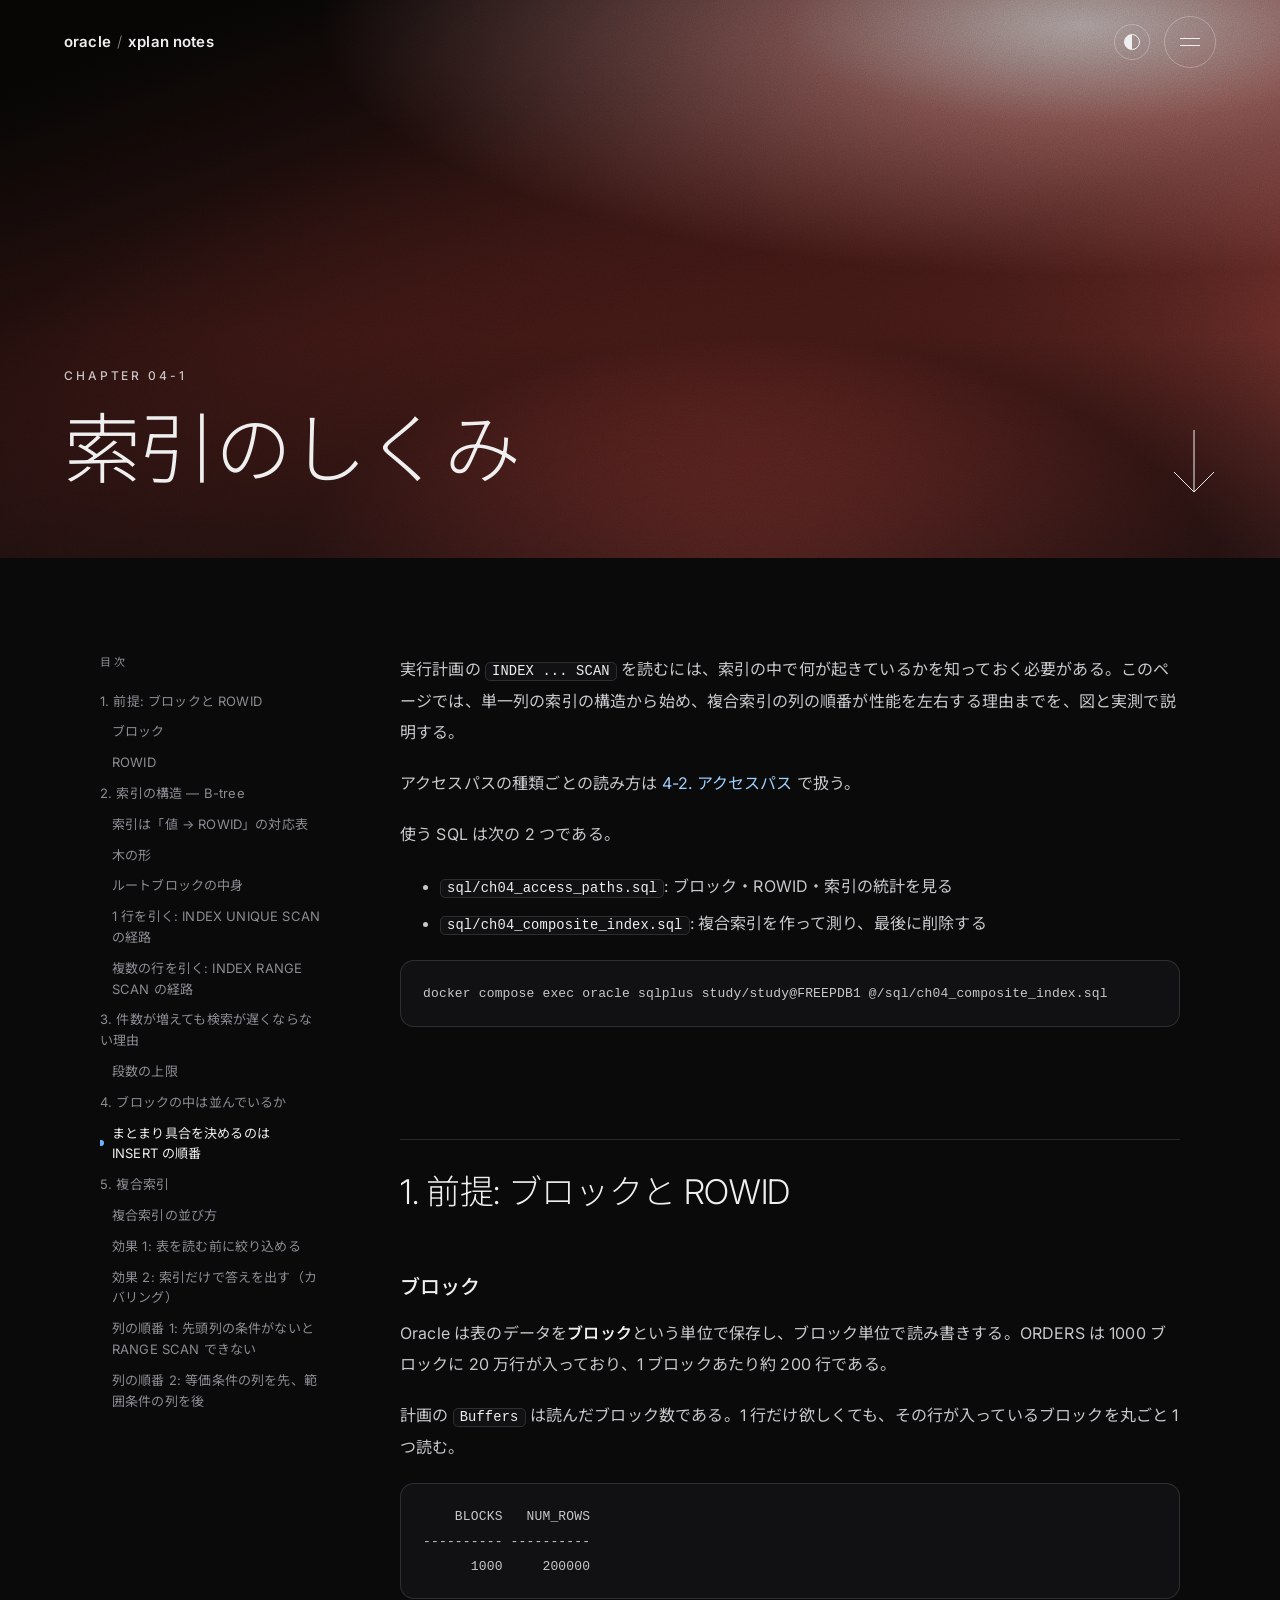
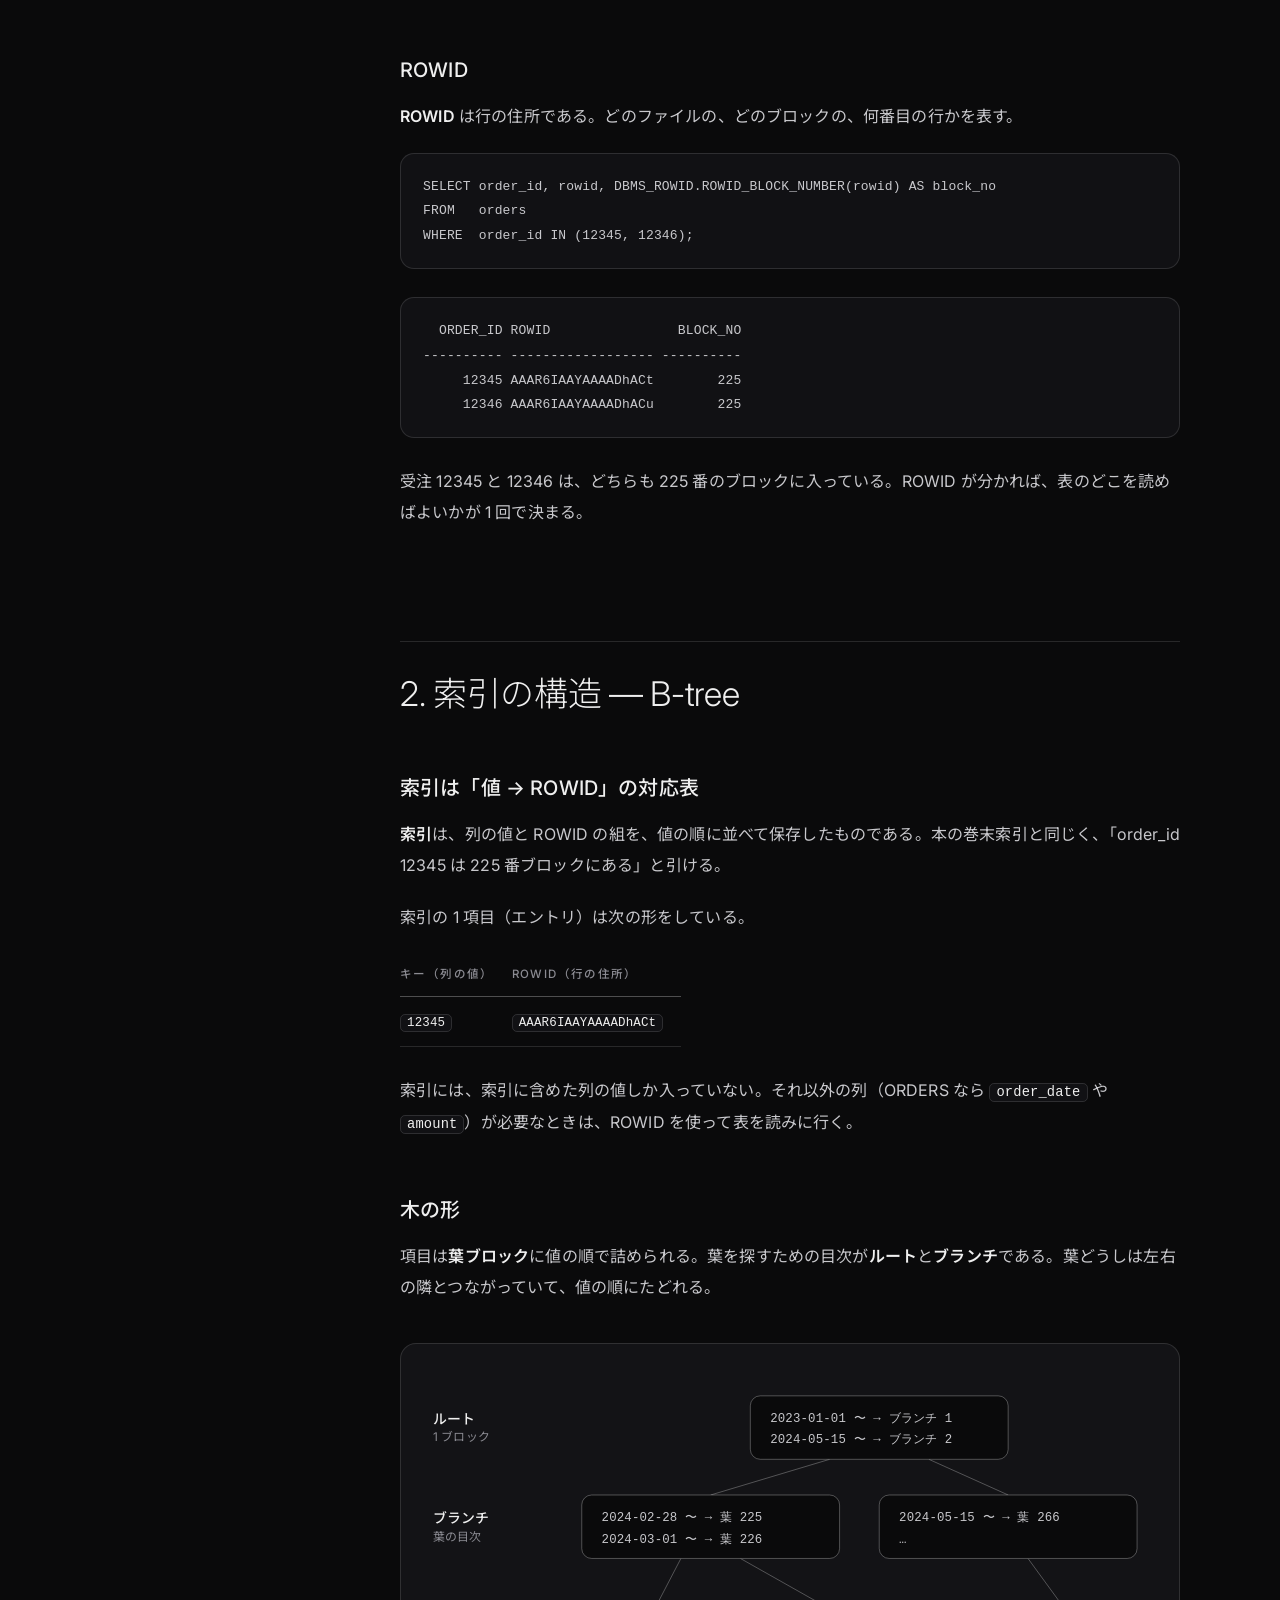
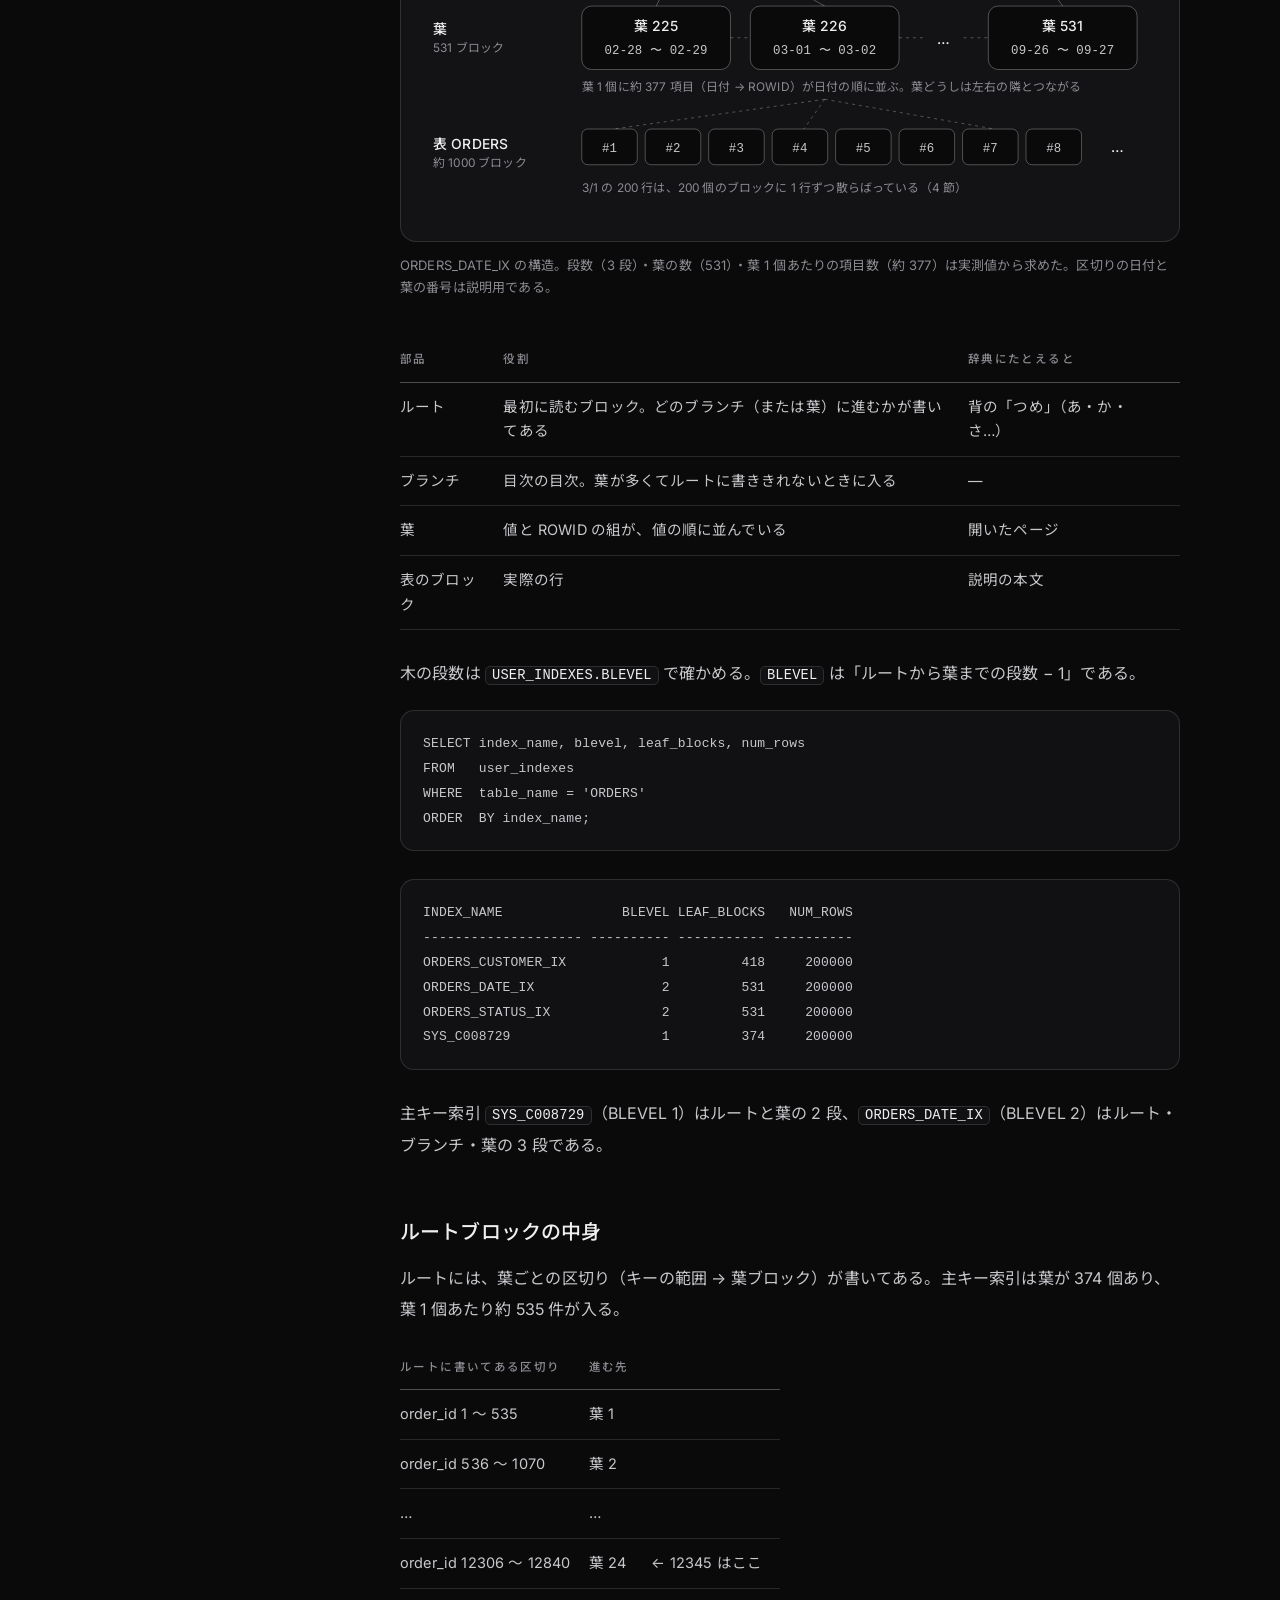
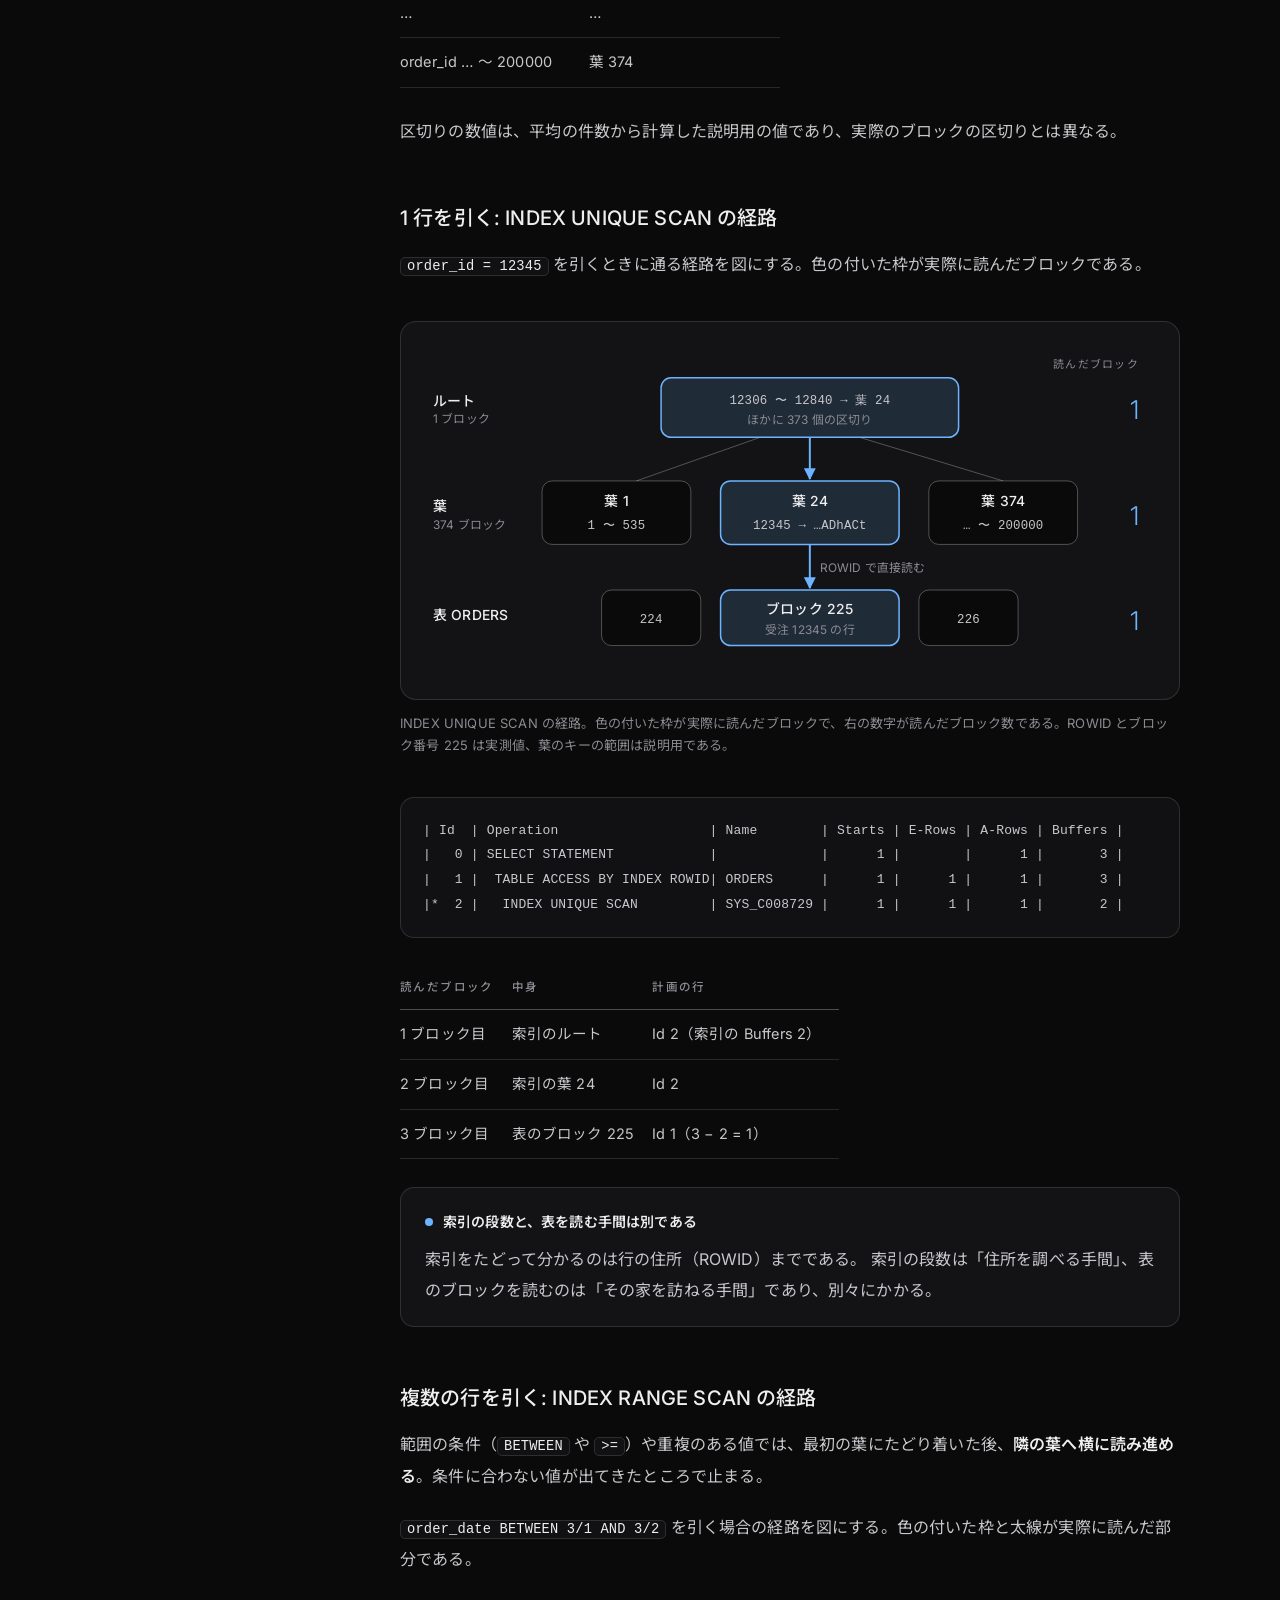
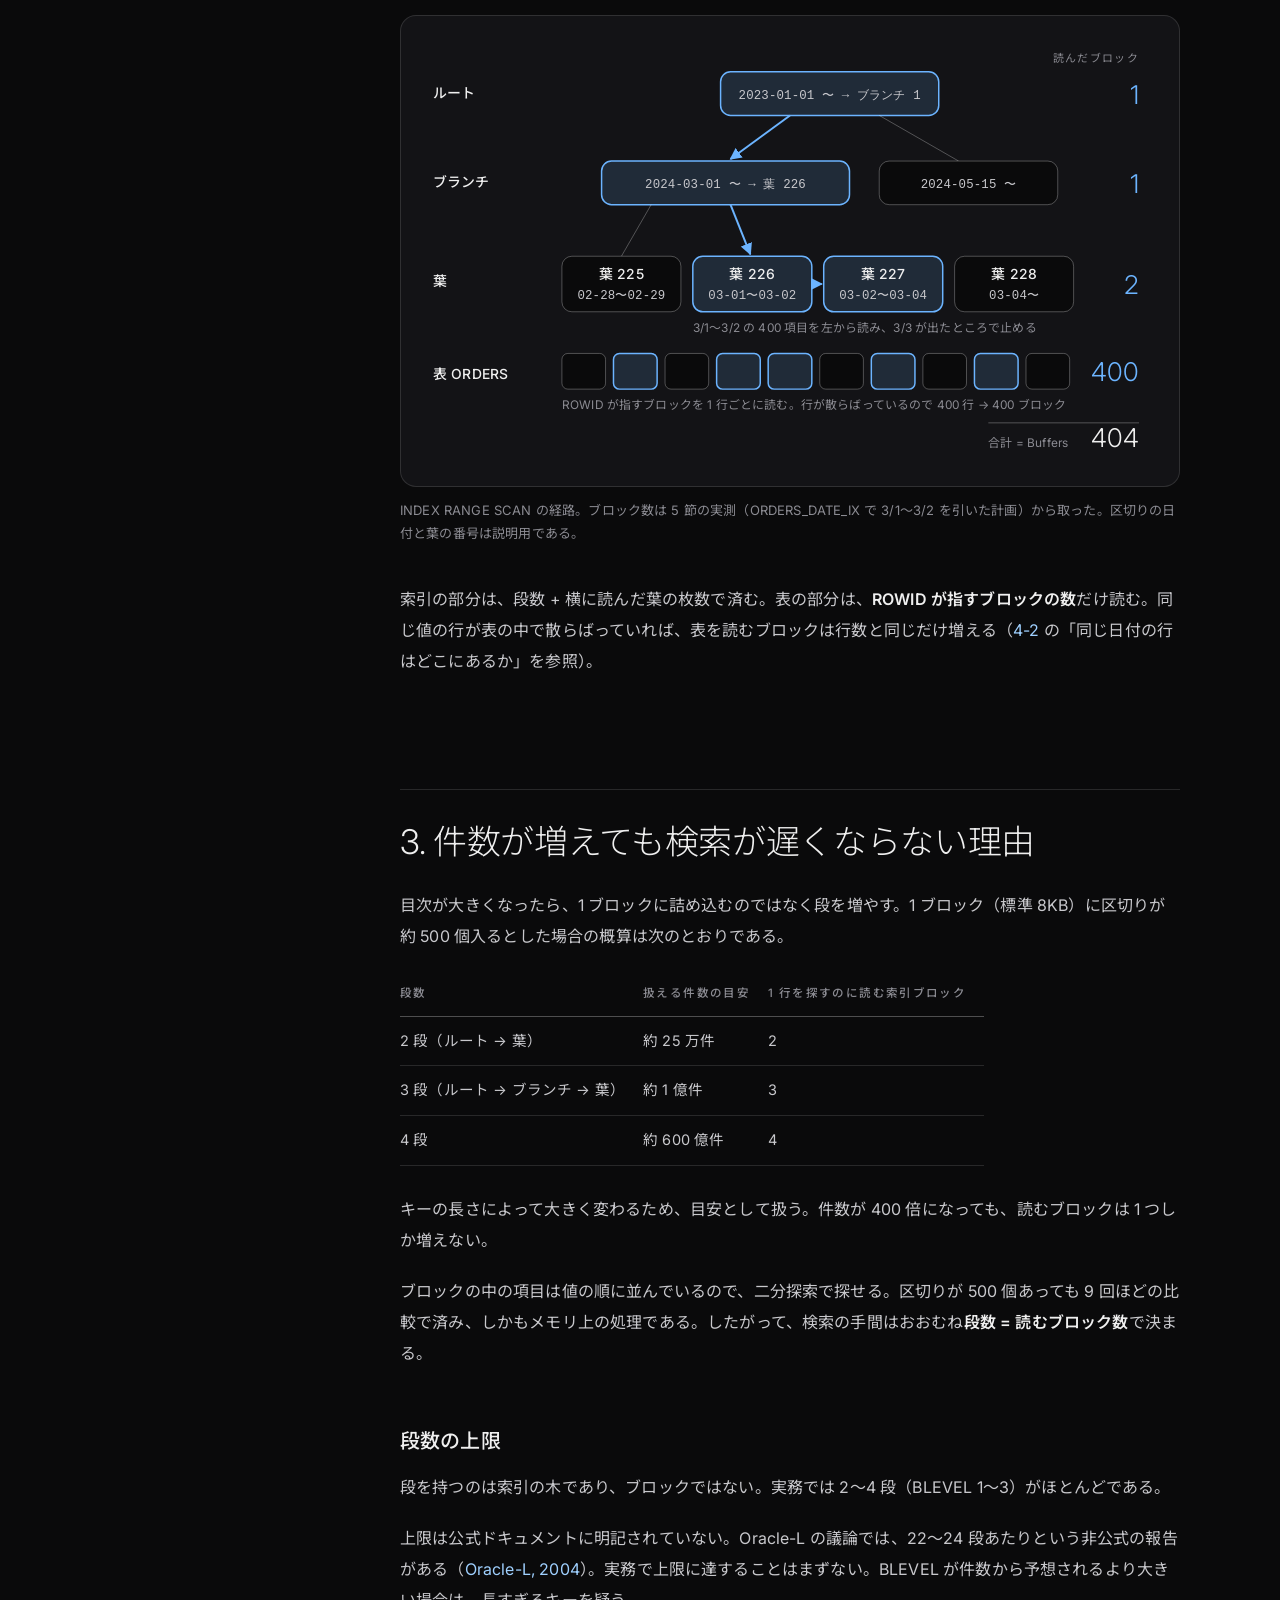
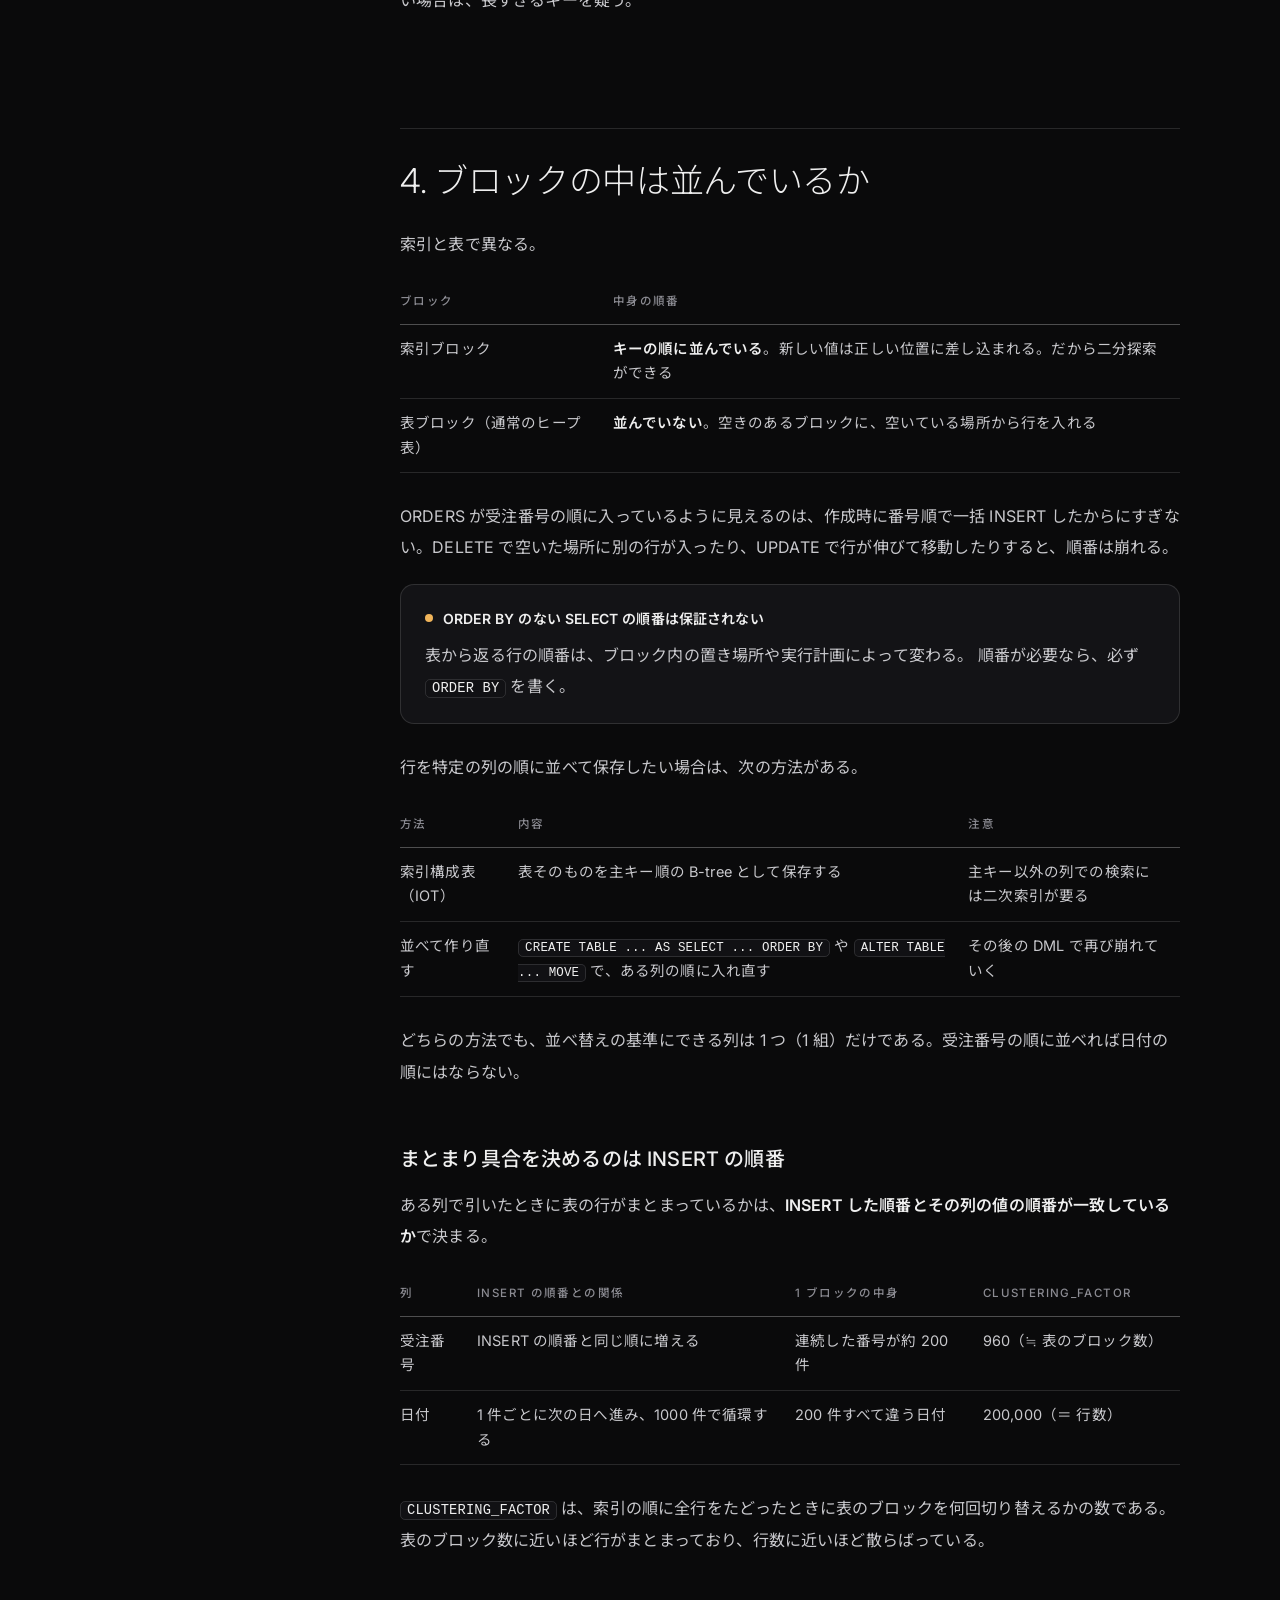
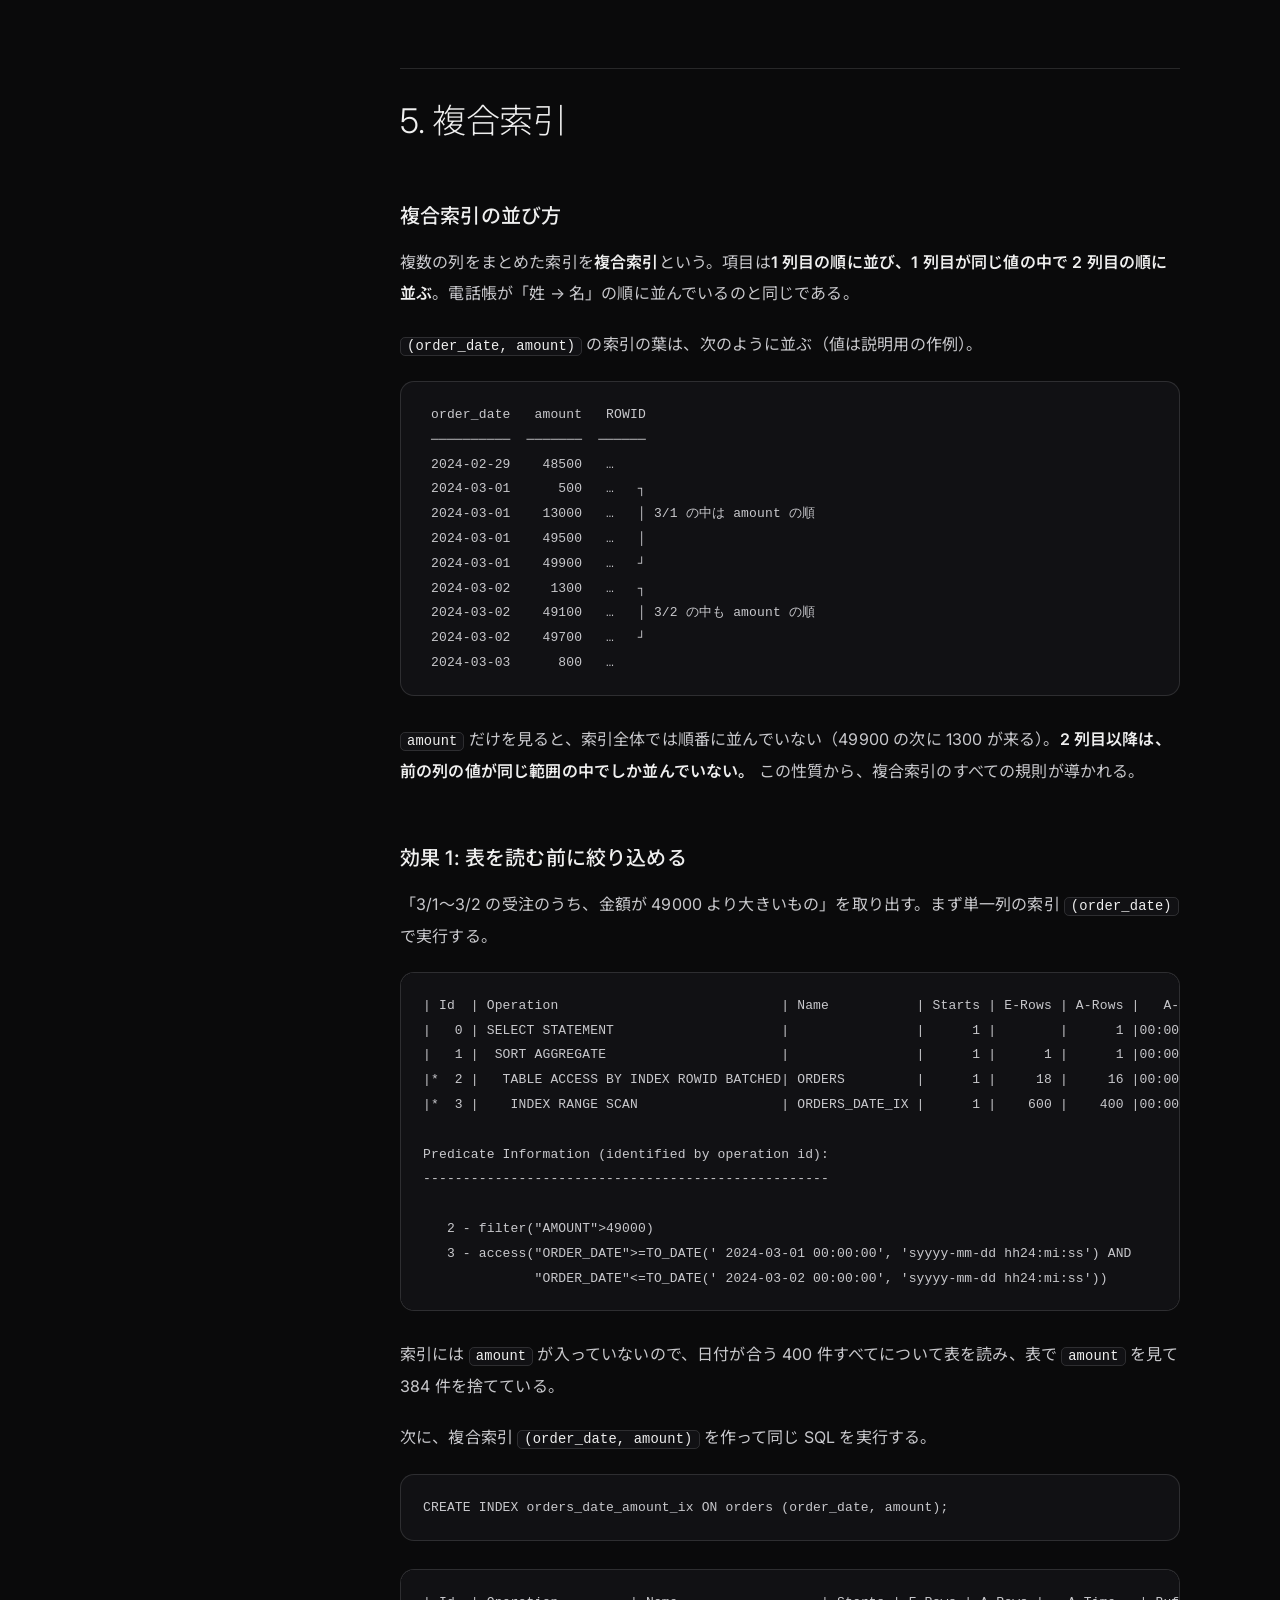
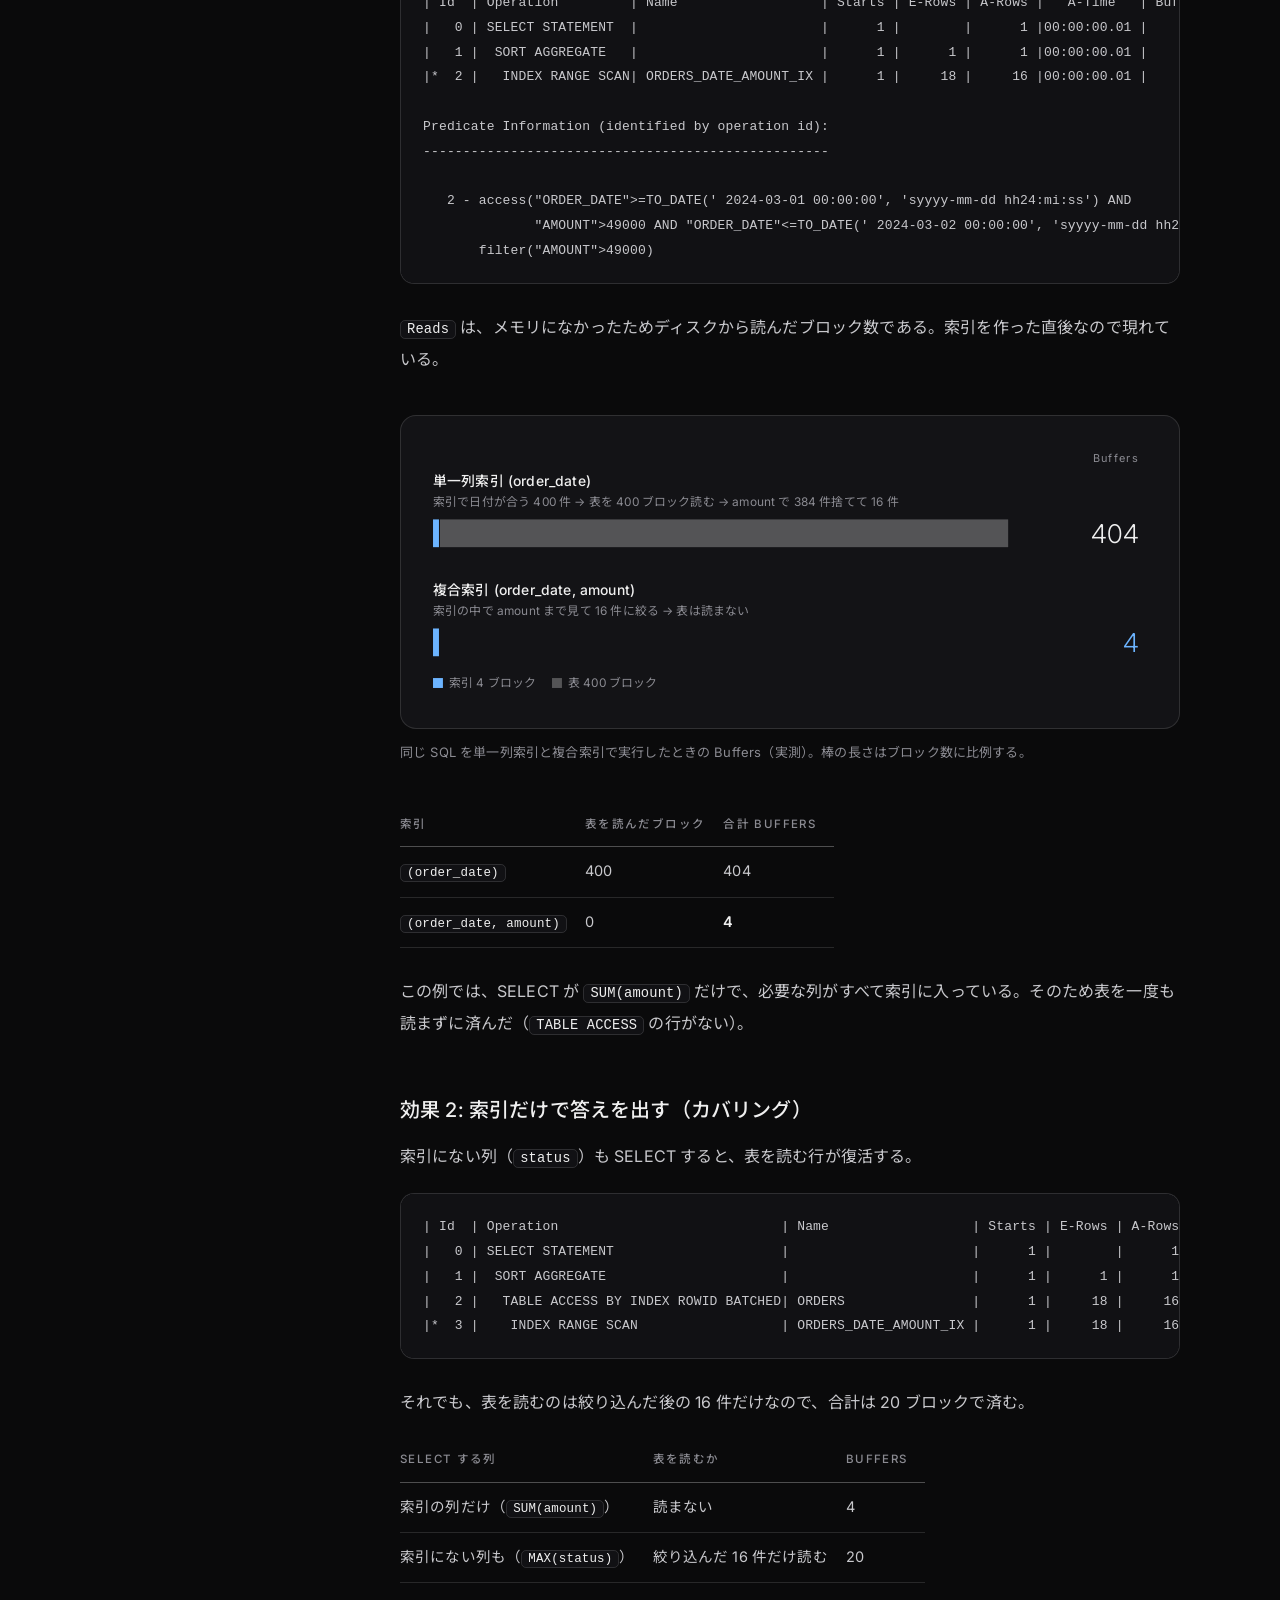
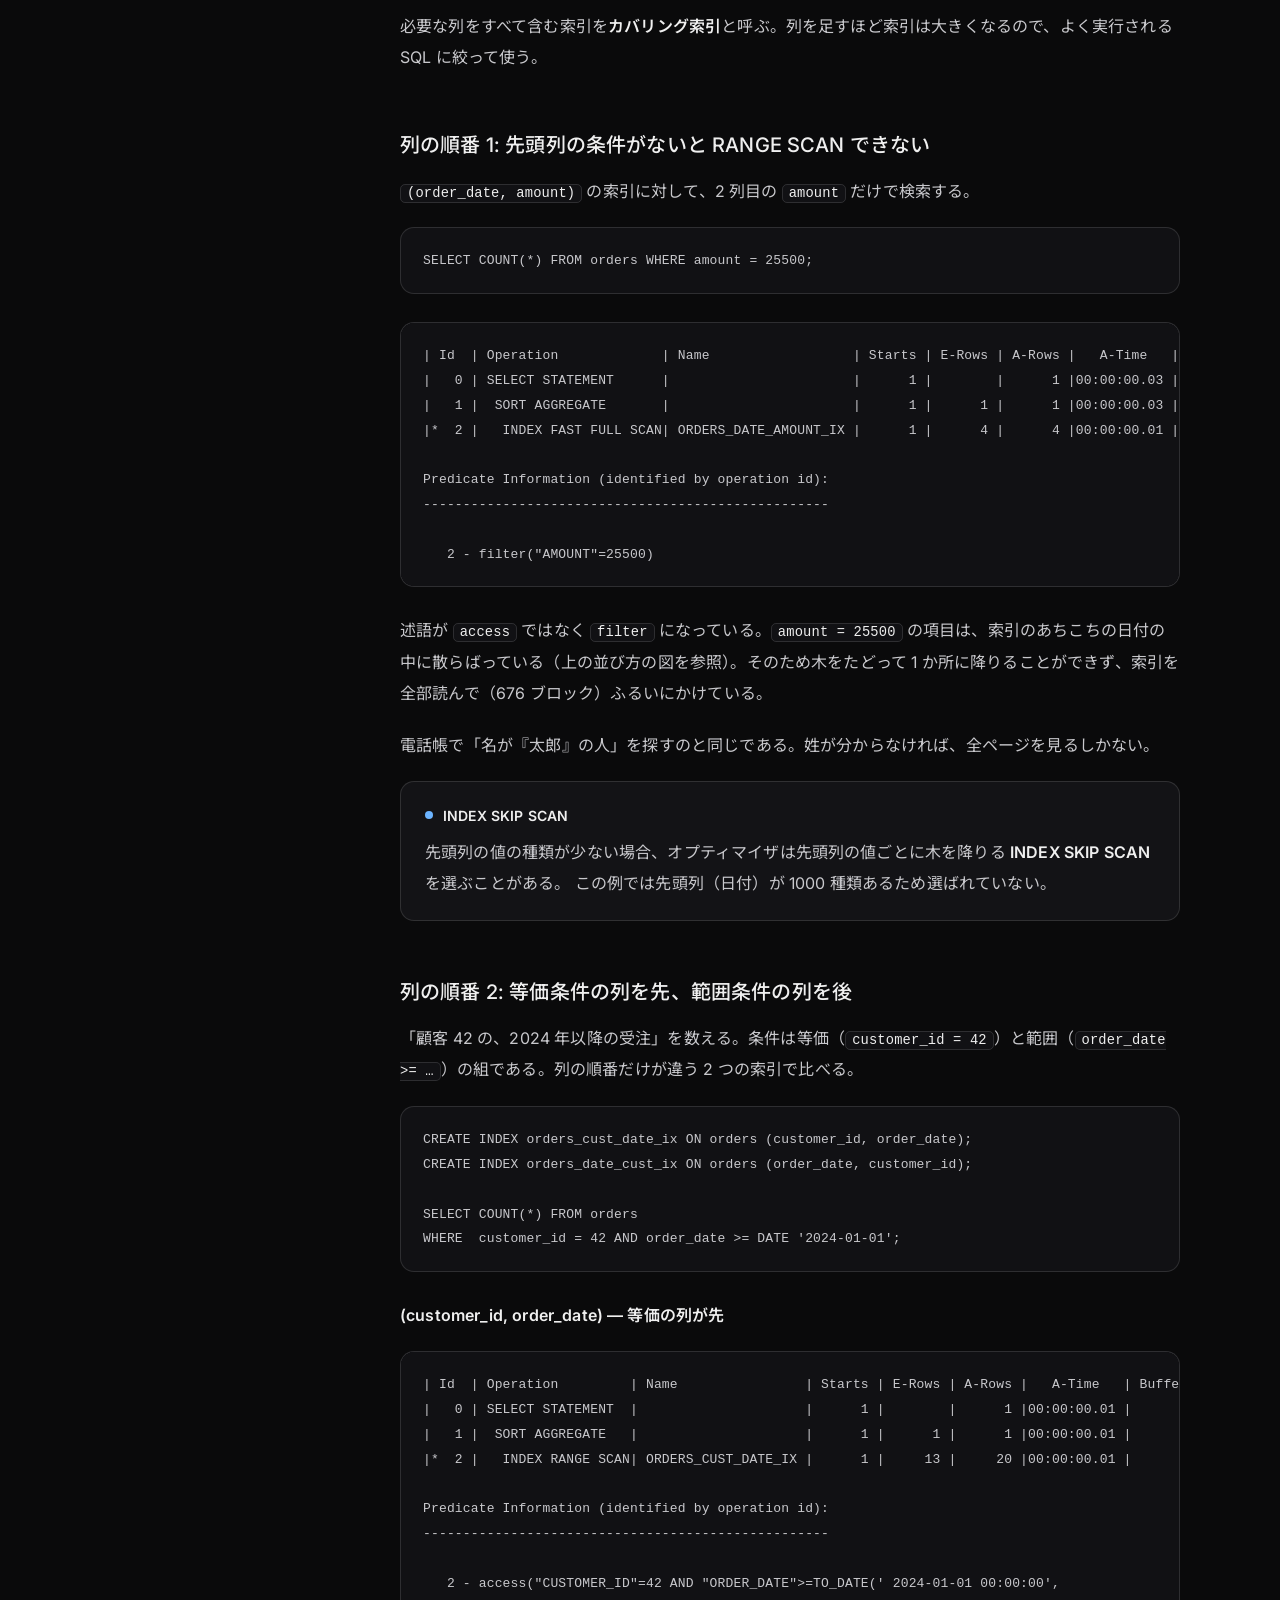
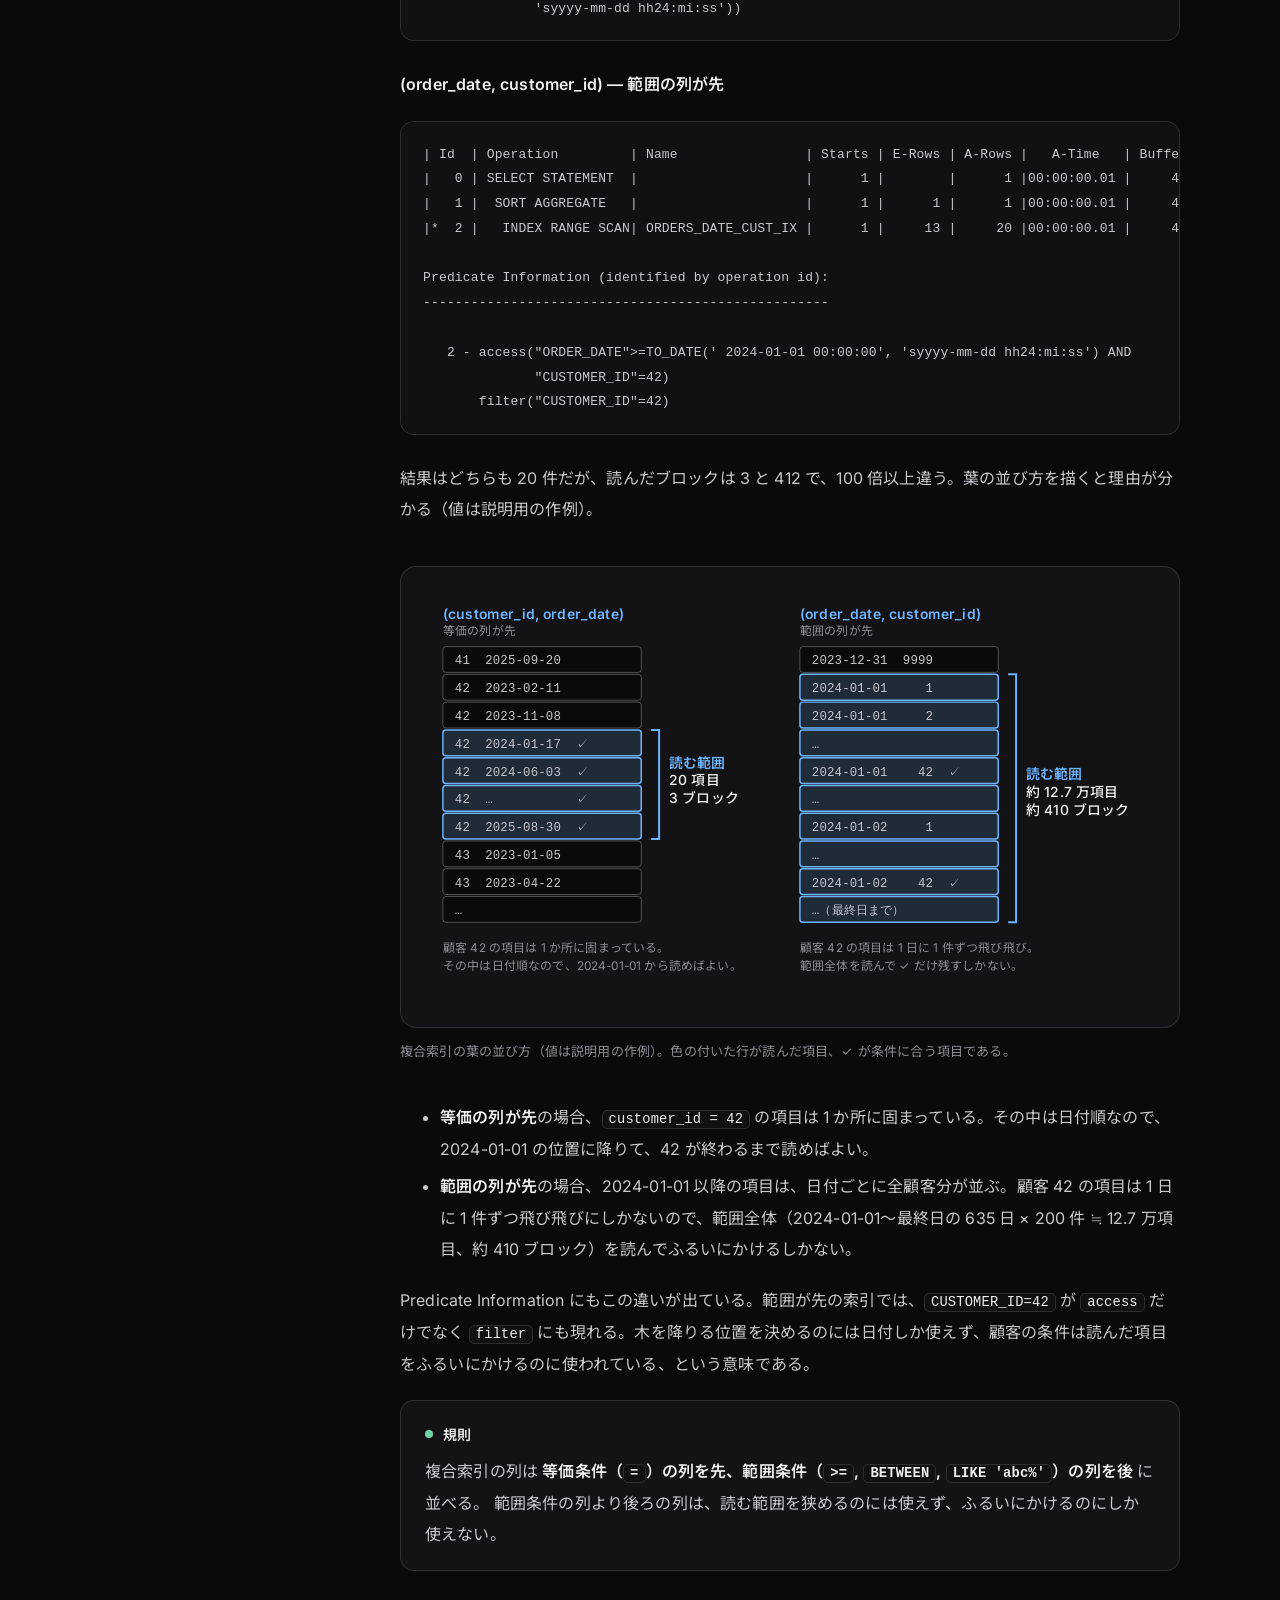
==== commit 51e608c8: "索引の章の図を簡素にし、ブロック数などの数字を入れる Co-Authored-By: Claude Opus 5.5 <noreply@anthropic.com>" ====
--- a/docs/chapters/04-index.html
+++ b/docs/chapters/04-index.html
@@ -85,56 +85,66 @@
 <h3 id="_2">木の形</h3>
 <p>項目は<strong>葉ブロック</strong>に値の順で詰められる。葉を探すための目次が<strong>ルート</strong>と<strong>ブランチ</strong>である。葉どうしは左右の隣とつながっていて、値の順にたどれる。</p>
 <figure class="xp-figure">
-<svg viewBox="0 0 700 340" role="img" aria-label="B-tree 索引の構造。ルートから 2 つのブランチ、4 つの葉へ枝分かれし、葉どうしは左右につながる。葉の ROWID から表のブロックを読む">
-<defs>
-<marker id="t-arr" viewBox="0 0 10 10" refX="9" refY="5" markerWidth="7" markerHeight="7" orient="auto-start-reverse"><path d="M0,0 L10,5 L0,10 z" class="xp-arrow"/></marker>
-</defs>
-<text x="8" y="20" class="xp-accent">索引</text>
-<rect x="300" y="10" width="100" height="46" rx="6" class="xp-box"/>
-<text x="350" y="30" text-anchor="middle" class="xp-text">ルート</text>
-<text x="350" y="47" text-anchor="middle" class="xp-small">どこへ進むか</text>
-<rect x="130" y="95" width="110" height="46" rx="6" class="xp-box"/>
-<text x="185" y="115" text-anchor="middle" class="xp-text">ブランチ</text>
-<text x="185" y="132" text-anchor="middle" class="xp-small">どの葉へ進むか</text>
-<rect x="460" y="95" width="110" height="46" rx="6" class="xp-box"/>
-<text x="515" y="115" text-anchor="middle" class="xp-text">ブランチ</text>
-<text x="515" y="132" text-anchor="middle" class="xp-small">どの葉へ進むか</text>
-<line x1="330" y1="56" x2="190" y2="95" class="xp-line" marker-end="url(#t-arr)"/>
-<line x1="370" y1="56" x2="510" y2="95" class="xp-line" marker-end="url(#t-arr)"/>
-<rect x="10" y="185" width="140" height="50" rx="6" class="xp-box"/>
-<rect x="180" y="185" width="140" height="50" rx="6" class="xp-box"/>
-<rect x="370" y="185" width="140" height="50" rx="6" class="xp-box"/>
-<rect x="540" y="185" width="140" height="50" rx="6" class="xp-box"/>
-<text x="80" y="206" text-anchor="middle" class="xp-text">葉</text>
-<text x="80" y="224" text-anchor="middle" class="xp-small">値 → ROWID（値の順）</text>
-<text x="250" y="206" text-anchor="middle" class="xp-text">葉</text>
-<text x="250" y="224" text-anchor="middle" class="xp-small">値 → ROWID（値の順）</text>
-<text x="440" y="206" text-anchor="middle" class="xp-text">葉</text>
-<text x="440" y="224" text-anchor="middle" class="xp-small">値 → ROWID（値の順）</text>
-<text x="610" y="206" text-anchor="middle" class="xp-text">葉</text>
-<text x="610" y="224" text-anchor="middle" class="xp-small">値 → ROWID（値の順）</text>
-<line x1="165" y1="141" x2="90" y2="185" class="xp-line" marker-end="url(#t-arr)"/>
-<line x1="205" y1="141" x2="245" y2="185" class="xp-line" marker-end="url(#t-arr)"/>
-<line x1="495" y1="141" x2="450" y2="185" class="xp-line" marker-end="url(#t-arr)"/>
-<line x1="535" y1="141" x2="605" y2="185" class="xp-line" marker-end="url(#t-arr)"/>
-<line x1="152" y1="210" x2="178" y2="210" class="xp-dash" marker-start="url(#t-arr)" marker-end="url(#t-arr)"/>
-<line x1="322" y1="210" x2="368" y2="210" class="xp-dash" marker-start="url(#t-arr)" marker-end="url(#t-arr)"/>
-<line x1="512" y1="210" x2="538" y2="210" class="xp-dash" marker-start="url(#t-arr)" marker-end="url(#t-arr)"/>
-<text x="690" y="256" text-anchor="end" class="xp-small">葉どうしは左右の隣とつながっている（値の順に横へたどれる）</text>
-<text x="8" y="284" class="xp-accent">表</text>
-<rect x="10" y="292" width="75" height="34" rx="4" class="xp-box"/>
-<rect x="95" y="292" width="75" height="34" rx="4" class="xp-box"/>
-<rect x="180" y="292" width="75" height="34" rx="4" class="xp-box"/>
-<rect x="265" y="292" width="75" height="34" rx="4" class="xp-hot"/>
-<rect x="350" y="292" width="75" height="34" rx="4" class="xp-box"/>
-<rect x="435" y="292" width="75" height="34" rx="4" class="xp-box"/>
-<rect x="520" y="292" width="75" height="34" rx="4" class="xp-box"/>
-<rect x="605" y="292" width="75" height="34" rx="4" class="xp-box"/>
-<text x="302" y="314" text-anchor="middle" class="xp-small">行の中身</text>
-<line x1="250" y1="235" x2="295" y2="290" class="xp-dash" marker-end="url(#t-arr)"/>
-<text x="258" y="276" text-anchor="end" class="xp-small">ROWID で直接読む</text>
+<svg viewBox="0 0 720 436" role="img" aria-label="ORDERS_DATE_IX の構造。ルート 1 ブロックからブランチ、葉 531 ブロックへ枝分かれする。葉には日付と ROWID が日付の順に約 377 項目ずつ並び、ROWID が表のブロックを指す">
+<text x="0" y="48" class="xp-text">ルート</text>
+<text x="0" y="66" class="xp-small">1 ブロック</text>
+<text x="0" y="148" class="xp-text">ブランチ</text>
+<text x="0" y="166" class="xp-small">葉の目次</text>
+<text x="0" y="260" class="xp-text">葉</text>
+<text x="0" y="278" class="xp-small">531 ブロック</text>
+<text x="0" y="376" class="xp-text">表 ORDERS</text>
+<text x="0" y="394" class="xp-small">約 1000 ブロック</text>
+<line x1="400" y1="84" x2="280" y2="120" class="xp-line"/>
+<line x1="500" y1="84" x2="580" y2="120" class="xp-line"/>
+<line x1="250" y1="184" x2="225" y2="232" class="xp-line"/>
+<line x1="310" y1="184" x2="395" y2="232" class="xp-line"/>
+<line x1="600" y1="184" x2="635" y2="232" class="xp-line"/>
+<rect x="320" y="20" width="260" height="64" rx="10" class="xp-box"/>
+<text x="340" y="46" class="xp-mono">2023-01-01 〜 → ブランチ 1</text>
+<text x="340" y="68" class="xp-mono">2024-05-15 〜 → ブランチ 2</text>
+<rect x="150" y="120" width="260" height="64" rx="10" class="xp-box"/>
+<text x="170" y="146" class="xp-mono">2024-02-28 〜 → 葉 225</text>
+<text x="170" y="168" class="xp-mono">2024-03-01 〜 → 葉 226</text>
+<rect x="450" y="120" width="260" height="64" rx="10" class="xp-box"/>
+<text x="470" y="146" class="xp-mono">2024-05-15 〜 → 葉 266</text>
+<text x="470" y="168" class="xp-mono">…</text>
+<rect x="150" y="232" width="150" height="64" rx="10" class="xp-box"/>
+<text x="225" y="257" text-anchor="middle" class="xp-text">葉 225</text>
+<text x="225" y="280" text-anchor="middle" class="xp-mono">02-28 〜 02-29</text>
+<rect x="320" y="232" width="150" height="64" rx="10" class="xp-box"/>
+<text x="395" y="257" text-anchor="middle" class="xp-text">葉 226</text>
+<text x="395" y="280" text-anchor="middle" class="xp-mono">03-01 〜 03-02</text>
+<text x="515" y="270" text-anchor="middle" class="xp-text">…</text>
+<rect x="560" y="232" width="150" height="64" rx="10" class="xp-box"/>
+<text x="635" y="257" text-anchor="middle" class="xp-text">葉 531</text>
+<text x="635" y="280" text-anchor="middle" class="xp-mono">09-26 〜 09-27</text>
+<line x1="300" y1="264" x2="320" y2="264" class="xp-dash"/>
+<line x1="470" y1="264" x2="495" y2="264" class="xp-dash"/>
+<line x1="535" y1="264" x2="560" y2="264" class="xp-dash"/>
+<text x="150" y="318" class="xp-small">葉 1 個に約 377 項目（日付 → ROWID）が日付の順に並ぶ。葉どうしは左右の隣とつながる</text>
+<line x1="395" y1="326" x2="182" y2="356" class="xp-dash"/>
+<line x1="395" y1="326" x2="374" y2="356" class="xp-dash"/>
+<line x1="395" y1="326" x2="566" y2="356" class="xp-dash"/>
+<rect x="150" y="356" width="56" height="36" rx="6" class="xp-box"/>
+<rect x="214" y="356" width="56" height="36" rx="6" class="xp-box"/>
+<rect x="278" y="356" width="56" height="36" rx="6" class="xp-box"/>
+<rect x="342" y="356" width="56" height="36" rx="6" class="xp-box"/>
+<rect x="406" y="356" width="56" height="36" rx="6" class="xp-box"/>
+<rect x="470" y="356" width="56" height="36" rx="6" class="xp-box"/>
+<rect x="534" y="356" width="56" height="36" rx="6" class="xp-box"/>
+<rect x="598" y="356" width="56" height="36" rx="6" class="xp-box"/>
+<text x="178" y="379" text-anchor="middle" class="xp-mono">#1</text>
+<text x="242" y="379" text-anchor="middle" class="xp-mono">#2</text>
+<text x="306" y="379" text-anchor="middle" class="xp-mono">#3</text>
+<text x="370" y="379" text-anchor="middle" class="xp-mono">#4</text>
+<text x="434" y="379" text-anchor="middle" class="xp-mono">#5</text>
+<text x="498" y="379" text-anchor="middle" class="xp-mono">#6</text>
+<text x="562" y="379" text-anchor="middle" class="xp-mono">#7</text>
+<text x="626" y="379" text-anchor="middle" class="xp-mono">#8</text>
+<text x="690" y="379" text-anchor="middle" class="xp-text">…</text>
+<text x="150" y="420" class="xp-small">3/1 の 200 行は、200 個のブロックに 1 行ずつ散らばっている（4 節）</text>
 </svg>
-<figcaption>B-tree 索引の構造。上の 3 段が索引、下の列が表のブロックである。</figcaption>
+<figcaption>ORDERS_DATE_IX の構造。段数（3 段）・葉の数（531）・葉 1 個あたりの項目数（約 377）は実測値から求めた。区切りの日付と葉の番号は説明用である。</figcaption>
 </figure>
 
 <table>
@@ -227,40 +237,45 @@
 </table>
 <p>区切りの数値は、平均の件数から計算した説明用の値であり、実際のブロックの区切りとは異なる。</p>
 <h3 id="1-index-unique-scan">1 行を引く: INDEX UNIQUE SCAN の経路</h3>
-<p><code>order_id = 12345</code> を引くときに通る経路を図にする。太線が実際に読んだブロックである。</p>
+<p><code>order_id = 12345</code> を引くときに通る経路を図にする。色の付いた枠が実際に読んだブロックである。</p>
 <figure class="xp-figure">
-<svg viewBox="0 0 700 300" role="img" aria-label="INDEX UNIQUE SCAN の経路。ルートで葉 24 と分かり、葉 24 で ROWID が分かり、表のブロック 225 を読む。合計 3 ブロック">
-<defs>
-<marker id="u-arr" viewBox="0 0 10 10" refX="9" refY="5" markerWidth="7" markerHeight="7" orient="auto"><path d="M0,0 L10,5 L0,10 z" class="xp-arrow"/></marker>
-<marker id="u-hot" viewBox="0 0 10 10" refX="9" refY="5" markerWidth="6" markerHeight="6" orient="auto"><path d="M0,0 L10,5 L0,10 z" class="xp-arrow-hot"/></marker>
-</defs>
-<text x="8" y="20" class="xp-accent">索引 SYS_C008729（2 段）</text>
-<rect x="270" y="30" width="160" height="58" rx="6" class="xp-hot"/>
-<text x="350" y="51" text-anchor="middle" class="xp-text">ルート</text>
-<text x="350" y="67" text-anchor="middle" class="xp-small">「12345 は葉 24」</text>
-<text x="350" y="81" text-anchor="middle" class="xp-small">1 ブロック目</text>
-<rect x="20" y="125" width="150" height="62" rx="6" class="xp-box"/>
-<text x="95" y="150" text-anchor="middle" class="xp-text">葉 1</text>
-<text x="95" y="168" text-anchor="middle" class="xp-mono">1 〜 535</text>
-<rect x="240" y="120" width="220" height="80" rx="6" class="xp-hot"/>
-<text x="350" y="141" text-anchor="middle" class="xp-text">葉 24</text>
-<text x="350" y="159" text-anchor="middle" class="xp-mono">12345 → ROWID …ACt</text>
-<text x="350" y="175" text-anchor="middle" class="xp-mono">12346 → ROWID …ACu</text>
-<text x="350" y="192" text-anchor="middle" class="xp-small">2 ブロック目</text>
-<rect x="530" y="125" width="150" height="62" rx="6" class="xp-box"/>
-<text x="605" y="150" text-anchor="middle" class="xp-text">葉 374</text>
-<text x="605" y="168" text-anchor="middle" class="xp-mono">… 〜 200000</text>
-<line x1="300" y1="88" x2="120" y2="124" class="xp-line" marker-end="url(#u-arr)"/>
-<line x1="350" y1="88" x2="350" y2="118" class="xp-path" marker-end="url(#u-hot)"/>
-<line x1="400" y1="88" x2="580" y2="124" class="xp-line" marker-end="url(#u-arr)"/>
-<text x="8" y="232" class="xp-accent">表 ORDERS（1000 ブロック）</text>
-<rect x="240" y="240" width="220" height="52" rx="6" class="xp-hot"/>
-<text x="350" y="262" text-anchor="middle" class="xp-text">ブロック 225</text>
-<text x="350" y="280" text-anchor="middle" class="xp-small">受注 12345 の行（3 ブロック目）</text>
-<line x1="350" y1="200" x2="350" y2="238" class="xp-path" marker-end="url(#u-hot)"/>
-<text x="362" y="224" class="xp-small">ROWID で直接読む</text>
+<svg viewBox="0 0 720 316" role="img" aria-label="INDEX UNIQUE SCAN の経路。ルートで葉 24 と分かり、葉 24 で ROWID が分かり、表のブロック 225 を読む。合計 3 ブロック">
+<defs><marker id="u-hot" viewBox="0 0 10 10" refX="9" refY="5" markerWidth="6" markerHeight="6" orient="auto"><path d="M0,0 L10,5 L0,10 z" class="xp-arrow-hot"/></marker></defs>
+<text x="712" y="14" text-anchor="end" class="xp-label">読んだブロック</text>
+<text x="0" y="52" class="xp-text">ルート</text>
+<text x="0" y="70" class="xp-small">1 ブロック</text>
+<text x="0" y="158" class="xp-text">葉</text>
+<text x="0" y="176" class="xp-small">374 ブロック</text>
+<text x="0" y="268" class="xp-text">表 ORDERS</text>
+<line x1="330" y1="84" x2="205" y2="128" class="xp-line"/>
+<line x1="430" y1="84" x2="575" y2="128" class="xp-line"/>
+<rect x="230" y="24" width="300" height="60" rx="10" class="xp-hot"/>
+<text x="380" y="50" text-anchor="middle" class="xp-mono">12306 〜 12840 → 葉 24</text>
+<text x="380" y="71" text-anchor="middle" class="xp-small">ほかに 373 個の区切り</text>
+<line x1="380" y1="84" x2="380" y2="126" class="xp-path" marker-end="url(#u-hot)"/>
+<rect x="110" y="128" width="150" height="64" rx="10" class="xp-box"/>
+<text x="185" y="153" text-anchor="middle" class="xp-text">葉 1</text>
+<text x="185" y="176" text-anchor="middle" class="xp-mono">1 〜 535</text>
+<rect x="290" y="128" width="180" height="64" rx="10" class="xp-hot"/>
+<text x="380" y="153" text-anchor="middle" class="xp-text">葉 24</text>
+<text x="380" y="176" text-anchor="middle" class="xp-mono">12345 → …ADhACt</text>
+<rect x="500" y="128" width="150" height="64" rx="10" class="xp-box"/>
+<text x="575" y="153" text-anchor="middle" class="xp-text">葉 374</text>
+<text x="575" y="176" text-anchor="middle" class="xp-mono">… 〜 200000</text>
+<line x1="380" y1="192" x2="380" y2="236" class="xp-path" marker-end="url(#u-hot)"/>
+<text x="390" y="220" class="xp-small">ROWID で直接読む</text>
+<rect x="170" y="238" width="100" height="56" rx="10" class="xp-box"/>
+<text x="220" y="271" text-anchor="middle" class="xp-mono">224</text>
+<rect x="290" y="238" width="180" height="56" rx="10" class="xp-hot"/>
+<text x="380" y="262" text-anchor="middle" class="xp-text">ブロック 225</text>
+<text x="380" y="282" text-anchor="middle" class="xp-small">受注 12345 の行</text>
+<rect x="490" y="238" width="100" height="56" rx="10" class="xp-box"/>
+<text x="540" y="271" text-anchor="middle" class="xp-mono">226</text>
+<text x="712" y="66" text-anchor="end" class="xp-num-hot">1</text>
+<text x="712" y="172" text-anchor="end" class="xp-num-hot">1</text>
+<text x="712" y="278" text-anchor="end" class="xp-num-hot">1</text>
 </svg>
-<figcaption>INDEX UNIQUE SCAN の経路。色の付いた枠と太線が実際に読んだブロックである。葉のキーの範囲は説明用であり、ROWID とブロック番号 225 は実測値である。</figcaption>
+<figcaption>INDEX UNIQUE SCAN の経路。色の付いた枠が実際に読んだブロックで、右の数字が読んだブロック数である。ROWID とブロック番号 225 は実測値、葉のキーの範囲は説明用である。</figcaption>
 </figure>
 
 <pre><code class="language-text">| Id  | Operation                   | Name        | Starts | E-Rows | A-Rows | Buffers |
@@ -303,63 +318,57 @@
 <p>範囲の条件（<code>BETWEEN</code> や <code>&gt;=</code>）や重複のある値では、最初の葉にたどり着いた後、<strong>隣の葉へ横に読み進める</strong>。条件に合わない値が出てきたところで止まる。</p>
 <p><code>order_date BETWEEN 3/1 AND 3/2</code> を引く場合の経路を図にする。色の付いた枠と太線が実際に読んだ部分である。</p>
 <figure class="xp-figure">
-<svg viewBox="0 0 700 370" role="img" aria-label="INDEX RANGE SCAN の経路。ルートとブランチを降りて 3/1 の葉に着き、隣の葉へ横に読み進め、3/3 が出たら止める。葉の ROWID が指す表のブロックを読む">
-<defs>
-<marker id="r-arr" viewBox="0 0 10 10" refX="9" refY="5" markerWidth="7" markerHeight="7" orient="auto-start-reverse"><path d="M0,0 L10,5 L0,10 z" class="xp-arrow"/></marker>
-<marker id="r-hot" viewBox="0 0 10 10" refX="9" refY="5" markerWidth="6" markerHeight="6" orient="auto"><path d="M0,0 L10,5 L0,10 z" class="xp-arrow-hot"/></marker>
-</defs>
-<text x="8" y="20" class="xp-accent">索引</text>
-<rect x="300" y="10" width="100" height="40" rx="6" class="xp-hot"/>
-<text x="350" y="35" text-anchor="middle" class="xp-text">ルート</text>
-<rect x="180" y="82" width="110" height="40" rx="6" class="xp-hot"/>
-<text x="235" y="107" text-anchor="middle" class="xp-text">ブランチ</text>
-<rect x="410" y="82" width="110" height="40" rx="6" class="xp-box"/>
-<text x="465" y="107" text-anchor="middle" class="xp-text">ブランチ</text>
-<line x1="330" y1="50" x2="245" y2="81" class="xp-path" marker-end="url(#r-hot)"/>
-<line x1="370" y1="50" x2="460" y2="81" class="xp-line" marker-end="url(#r-arr)"/>
-<text x="20" y="62" class="xp-small">① ルート「3/1 はこのブランチ」</text>
-<text x="20" y="146" class="xp-small">② ブランチ「3/1 はこの葉から」</text>
-<rect x="10" y="165" width="118" height="46" rx="6" class="xp-box"/>
-<rect x="148" y="165" width="118" height="46" rx="6" class="xp-hot"/>
-<rect x="286" y="165" width="118" height="46" rx="6" class="xp-hot"/>
-<rect x="424" y="165" width="118" height="46" rx="6" class="xp-hot"/>
-<rect x="562" y="165" width="118" height="46" rx="6" class="xp-box"/>
-<text x="69" y="193" text-anchor="middle" class="xp-mono">… 〜 2/29</text>
-<text x="207" y="193" text-anchor="middle" class="xp-mono">2/29 〜 3/1</text>
-<text x="345" y="193" text-anchor="middle" class="xp-mono">3/1 〜 3/2</text>
-<text x="483" y="193" text-anchor="middle" class="xp-mono">3/2 〜 3/3</text>
-<text x="621" y="193" text-anchor="middle" class="xp-mono">3/3 〜 …</text>
-<line x1="225" y1="122" x2="207" y2="164" class="xp-path" marker-end="url(#r-hot)"/>
-<line x1="210" y1="122" x2="80" y2="164" class="xp-line" marker-end="url(#r-arr)"/>
-<line x1="450" y1="122" x2="483" y2="164" class="xp-line" marker-end="url(#r-arr)"/>
-<line x1="490" y1="122" x2="610" y2="164" class="xp-line" marker-end="url(#r-arr)"/>
-<line x1="266" y1="188" x2="285" y2="188" class="xp-path" marker-end="url(#r-hot)"/>
-<line x1="404" y1="188" x2="423" y2="188" class="xp-path" marker-end="url(#r-hot)"/>
-<text x="207" y="230" text-anchor="middle" class="xp-small">③ ここから読み始める</text>
-<text x="345" y="230" text-anchor="middle" class="xp-small">④ 隣の葉へ</text>
-<text x="483" y="230" text-anchor="middle" class="xp-small">⑤ 3/3 が出たら止める</text>
-<text x="8" y="292" class="xp-accent">表</text>
-<rect x="14" y="300" width="50" height="32" rx="4" class="xp-box"/>
-<rect x="70" y="300" width="50" height="32" rx="4" class="xp-hot"/>
-<rect x="126" y="300" width="50" height="32" rx="4" class="xp-box"/>
-<rect x="182" y="300" width="50" height="32" rx="4" class="xp-hot"/>
-<rect x="238" y="300" width="50" height="32" rx="4" class="xp-hot"/>
-<rect x="294" y="300" width="50" height="32" rx="4" class="xp-box"/>
-<rect x="350" y="300" width="50" height="32" rx="4" class="xp-hot"/>
-<rect x="406" y="300" width="50" height="32" rx="4" class="xp-box"/>
-<rect x="462" y="300" width="50" height="32" rx="4" class="xp-hot"/>
-<rect x="518" y="300" width="50" height="32" rx="4" class="xp-box"/>
-<rect x="574" y="300" width="50" height="32" rx="4" class="xp-hot"/>
-<rect x="630" y="300" width="50" height="32" rx="4" class="xp-box"/>
-<line x1="200" y1="240" x2="97" y2="298" class="xp-dash" marker-end="url(#r-arr)"/>
-<line x1="214" y1="240" x2="263" y2="298" class="xp-dash" marker-end="url(#r-arr)"/>
-<line x1="338" y1="240" x2="207" y2="298" class="xp-dash" marker-end="url(#r-arr)"/>
-<line x1="352" y1="240" x2="487" y2="298" class="xp-dash" marker-end="url(#r-arr)"/>
-<line x1="476" y1="240" x2="375" y2="298" class="xp-dash" marker-end="url(#r-arr)"/>
-<line x1="490" y1="240" x2="599" y2="298" class="xp-dash" marker-end="url(#r-arr)"/>
-<text x="350" y="356" text-anchor="middle" class="xp-small">ROWID が指すブロックだけを読む。行が散らばっていれば、読むブロックは行数と同じだけ増える</text>
+<svg viewBox="0 0 720 410" role="img" aria-label="INDEX RANGE SCAN の経路。ルート 1、ブランチ 1、葉 2 の計 4 ブロックで 3/1〜3/2 の 400 項目を読み、表は ROWID が指す 400 ブロックを読む。合計 404 ブロック">
+<defs><marker id="r-hot" viewBox="0 0 10 10" refX="9" refY="5" markerWidth="6" markerHeight="6" orient="auto"><path d="M0,0 L10,5 L0,10 z" class="xp-arrow-hot"/></marker></defs>
+<text x="712" y="14" text-anchor="end" class="xp-label">読んだブロック</text>
+<text x="0" y="50" class="xp-text">ルート</text>
+<text x="0" y="140" class="xp-text">ブランチ</text>
+<text x="0" y="240" class="xp-text">葉</text>
+<text x="0" y="334" class="xp-text">表 ORDERS</text>
+<rect x="290" y="24" width="220" height="44" rx="10" class="xp-hot"/>
+<text x="400" y="51" text-anchor="middle" class="xp-mono">2023-01-01 〜 → ブランチ 1</text>
+<line x1="450" y1="68" x2="530" y2="114" class="xp-line"/>
+<line x1="360" y1="68" x2="300" y2="112" class="xp-path" marker-end="url(#r-hot)"/>
+<rect x="170" y="114" width="250" height="44" rx="10" class="xp-hot"/>
+<text x="295" y="141" text-anchor="middle" class="xp-mono">2024-03-01 〜 → 葉 226</text>
+<rect x="450" y="114" width="180" height="44" rx="10" class="xp-box"/>
+<text x="540" y="141" text-anchor="middle" class="xp-mono">2024-05-15 〜</text>
+<line x1="220" y1="158" x2="190" y2="210" class="xp-line"/>
+<line x1="300" y1="158" x2="320" y2="208" class="xp-path" marker-end="url(#r-hot)"/>
+<rect x="130" y="210" width="120" height="56" rx="10" class="xp-box"/>
+<text x="190" y="233" text-anchor="middle" class="xp-text">葉 225</text>
+<text x="190" y="253" text-anchor="middle" class="xp-mono">02-28〜02-29</text>
+<rect x="262" y="210" width="120" height="56" rx="10" class="xp-hot"/>
+<text x="322" y="233" text-anchor="middle" class="xp-text">葉 226</text>
+<text x="322" y="253" text-anchor="middle" class="xp-mono">03-01〜03-02</text>
+<rect x="394" y="210" width="120" height="56" rx="10" class="xp-hot"/>
+<text x="454" y="233" text-anchor="middle" class="xp-text">葉 227</text>
+<text x="454" y="253" text-anchor="middle" class="xp-mono">03-02〜03-04</text>
+<rect x="526" y="210" width="120" height="56" rx="10" class="xp-box"/>
+<text x="586" y="233" text-anchor="middle" class="xp-text">葉 228</text>
+<text x="586" y="253" text-anchor="middle" class="xp-mono">03-04〜</text>
+<line x1="382" y1="238" x2="392" y2="238" class="xp-path" marker-end="url(#r-hot)"/>
+<text x="262" y="286" class="xp-small">3/1〜3/2 の 400 項目を左から読み、3/3 が出たところで止める</text>
+<rect x="130" y="308" width="44" height="36" rx="6" class="xp-box"/>
+<rect x="182" y="308" width="44" height="36" rx="6" class="xp-hot"/>
+<rect x="234" y="308" width="44" height="36" rx="6" class="xp-box"/>
+<rect x="286" y="308" width="44" height="36" rx="6" class="xp-hot"/>
+<rect x="338" y="308" width="44" height="36" rx="6" class="xp-hot"/>
+<rect x="390" y="308" width="44" height="36" rx="6" class="xp-box"/>
+<rect x="442" y="308" width="44" height="36" rx="6" class="xp-hot"/>
+<rect x="494" y="308" width="44" height="36" rx="6" class="xp-box"/>
+<rect x="546" y="308" width="44" height="36" rx="6" class="xp-hot"/>
+<rect x="598" y="308" width="44" height="36" rx="6" class="xp-box"/>
+<text x="130" y="364" class="xp-small">ROWID が指すブロックを 1 行ごとに読む。行が散らばっているので 400 行 → 400 ブロック</text>
+<text x="712" y="56" text-anchor="end" class="xp-num-hot">1</text>
+<text x="712" y="146" text-anchor="end" class="xp-num-hot">1</text>
+<text x="712" y="248" text-anchor="end" class="xp-num-hot">2</text>
+<text x="712" y="336" text-anchor="end" class="xp-num-hot">400</text>
+<line x1="560" y1="378" x2="712" y2="378" class="xp-line"/>
+<text x="560" y="402" class="xp-small">合計 = Buffers</text>
+<text x="712" y="402" text-anchor="end" class="xp-num">404</text>
 </svg>
-<figcaption>INDEX RANGE SCAN の経路。索引は「段数 + 横に読んだ葉」、表は「ROWID が指すブロックの数」だけ読む。</figcaption>
+<figcaption>INDEX RANGE SCAN の経路。ブロック数は 5 節の実測（ORDERS_DATE_IX で 3/1〜3/2 を引いた計画）から取った。区切りの日付と葉の番号は説明用である。</figcaption>
 </figure>
 
 <p>索引の部分は、段数 + 横に読んだ葉の枚数で済む。表の部分は、<strong>ROWID が指すブロックの数</strong>だけ読む。同じ値の行が表の中で散らばっていれば、表を読むブロックは行数と同じだけ増える（<a href="04-access-paths.html">4-2</a> の「同じ日付の行はどこにあるか」を参照）。</p>
@@ -522,31 +531,23 @@
 </code></pre>
 <p><code>Reads</code> は、メモリになかったためディスクから読んだブロック数である。索引を作った直後なので現れている。</p>
 <figure class="xp-figure">
-<svg viewBox="0 0 700 260" role="img" aria-label="単一列索引では 400 件分の表ブロックを読んでから 384 件を捨てる。複合索引では索引の中で 16 件に絞り、表は読まない">
-<defs>
-<marker id="c-arr" viewBox="0 0 10 10" refX="9" refY="5" markerWidth="7" markerHeight="7" orient="auto"><path d="M0,0 L10,5 L0,10 z" class="xp-arrow"/></marker>
-</defs>
-<text x="10" y="20" class="xp-accent">単一列索引 (order_date)</text>
-<rect x="10" y="32" width="320" height="42" rx="6" class="xp-box"/>
-<text x="170" y="58" text-anchor="middle" class="xp-text">索引: 日付が合う 400 件</text>
-<line x1="170" y1="74" x2="170" y2="100" class="xp-line" marker-end="url(#c-arr)"/>
-<text x="180" y="92" class="xp-small">ROWID 400 個</text>
-<rect x="10" y="102" width="320" height="42" rx="6" class="xp-hot"/>
-<text x="170" y="128" text-anchor="middle" class="xp-text">表: 400 ブロック読む</text>
-<line x1="170" y1="144" x2="170" y2="170" class="xp-line" marker-end="url(#c-arr)"/>
-<rect x="10" y="172" width="320" height="42" rx="6" class="xp-box"/>
-<text x="170" y="198" text-anchor="middle" class="xp-text">amount で 384 件捨てる → 16 件</text>
-<text x="10" y="246" class="xp-text">Buffers 404</text>
-<text x="370" y="20" class="xp-accent">複合索引 (order_date, amount)</text>
-<rect x="370" y="32" width="320" height="62" rx="6" class="xp-box"/>
-<text x="530" y="58" text-anchor="middle" class="xp-text">索引: 日付が合う 400 項目を</text>
-<text x="530" y="78" text-anchor="middle" class="xp-text">索引の中で amount で絞る → 16 件</text>
-<line x1="530" y1="94" x2="530" y2="130" class="xp-line" marker-end="url(#c-arr)"/>
-<rect x="370" y="132" width="320" height="42" rx="6" class="xp-dashbox"/>
-<text x="530" y="158" text-anchor="middle" class="xp-small">表は読まない</text>
-<text x="370" y="246" class="xp-accent">Buffers 4</text>
+<svg viewBox="0 0 720 250" role="img" aria-label="Buffers の比較。単一列索引は索引 4 と表 400 の計 404。複合索引は索引 4 だけで計 4">
+<text x="712" y="14" text-anchor="end" class="xp-label">Buffers</text>
+<text x="0" y="38" class="xp-text">単一列索引 (order_date)</text>
+<text x="0" y="58" class="xp-small">索引で日付が合う 400 件 → 表を 400 ブロック読む → amount で 384 件捨てて 16 件</text>
+<rect x="0" y="72" width="6" height="28" class="xp-bar-hot"/>
+<rect x="7" y="72" width="573" height="28" class="xp-bar"/>
+<text x="712" y="96" text-anchor="end" class="xp-num">404</text>
+<text x="0" y="148" class="xp-text">複合索引 (order_date, amount)</text>
+<text x="0" y="168" class="xp-small">索引の中で amount まで見て 16 件に絞る → 表は読まない</text>
+<rect x="0" y="182" width="6" height="28" class="xp-bar-hot"/>
+<text x="712" y="206" text-anchor="end" class="xp-num-hot">4</text>
+<rect x="0" y="232" width="10" height="10" class="xp-bar-hot"/>
+<text x="16" y="241" class="xp-small">索引 4 ブロック</text>
+<rect x="120" y="232" width="10" height="10" class="xp-bar"/>
+<text x="136" y="241" class="xp-small">表 400 ブロック</text>
 </svg>
-<figcaption>同じ SQL を単一列索引と複合索引で実行したときの流れ。</figcaption>
+<figcaption>同じ SQL を単一列索引と複合索引で実行したときの Buffers（実測）。棒の長さはブロック数に比例する。</figcaption>
 </figure>
 
 <table>
--- a/docs/assets/site.css
+++ b/docs/assets/site.css
@@ -546,20 +546,30 @@
 .home .site-footer { margin-top: 160px; }
 
 /* ───── 図（インライン SVG）。色は上のトークンから取る ───── */
-.xp-figure { margin: 36px 0; overflow-x: auto; }
-.xp-figure svg { display: block; width: 100%; max-width: 760px; height: auto; font-family: var(--font); }
-.xp-figure figcaption { margin-top: 10px; font-size: 13px; color: var(--muted); }
-.xp-box     { fill: var(--code-bg); stroke: var(--muted); stroke-width: 1; }
-.xp-hot     { fill: var(--accent-weak); stroke: var(--accent); stroke-width: 2.2; }
-.xp-dashbox { fill: none; stroke: var(--muted); stroke-width: 1.2; stroke-dasharray: 5 4; }
-.xp-line    { stroke: var(--muted); stroke-width: 1.2; fill: none; }
-.xp-dash    { stroke: var(--muted); stroke-width: 1.2; fill: none; stroke-dasharray: 4 3; }
-.xp-path    { stroke: var(--accent); stroke-width: 2.6; fill: none; }
-.xp-text    { fill: var(--fg); font-size: 13px; }
-.xp-small   { fill: var(--muted); font-size: 11px; }
-.xp-mono    { fill: var(--fg); font-size: 12px; font-family: var(--mono); white-space: pre; }
-.xp-accent  { fill: var(--accent); font-size: 13px; font-weight: 700; }
-.xp-arrow   { fill: var(--muted); }
+.xp-figure { margin: 40px 0; }
+.xp-figure svg {
+  display: block; box-sizing: border-box; width: 100%; height: auto;
+  padding: clamp(16px, 3vw, 32px);
+  background: var(--bg-elev); border: 1px solid var(--line); border-radius: 16px;
+  font-family: var(--font);
+}
+.xp-figure figcaption { margin-top: 12px; font-size: 13px; line-height: 1.7; color: var(--muted); }
+.xp-box     { fill: var(--bg); stroke: var(--line-strong); stroke-width: 1; }
+.xp-hot     { fill: var(--accent-weak); stroke: var(--accent); stroke-width: 1.5; }
+.xp-dashbox { fill: none; stroke: var(--line-strong); stroke-width: 1; stroke-dasharray: 4 4; }
+.xp-line    { stroke: var(--line-strong); stroke-width: 1; fill: none; }
+.xp-dash    { stroke: var(--line-strong); stroke-width: 1; fill: none; stroke-dasharray: 3 4; }
+.xp-path    { stroke: var(--accent); stroke-width: 2; fill: none; }
+.xp-text    { fill: var(--fg); font-size: 14px; font-weight: 500; }
+.xp-small   { fill: var(--muted); font-size: 12px; }
+.xp-mono    { fill: var(--fg-soft); font-size: 12.5px; font-family: var(--mono); white-space: pre; }
+.xp-accent  { fill: var(--accent); font-size: 14px; font-weight: 600; }
+.xp-label   { fill: var(--muted); font-size: 11px; letter-spacing: 0.12em; }
+.xp-num     { fill: var(--fg); font-size: 26px; font-weight: 300; font-family: var(--display); }
+.xp-num-hot { fill: var(--accent); font-size: 26px; font-weight: 300; font-family: var(--display); }
+.xp-bar     { fill: var(--line-strong); }
+.xp-bar-hot { fill: var(--accent); }
+.xp-arrow   { fill: var(--line-strong); }
 .xp-arrow-hot { fill: var(--accent); }
 
 /* ───── 画面幅に応じた調整 ───── */
